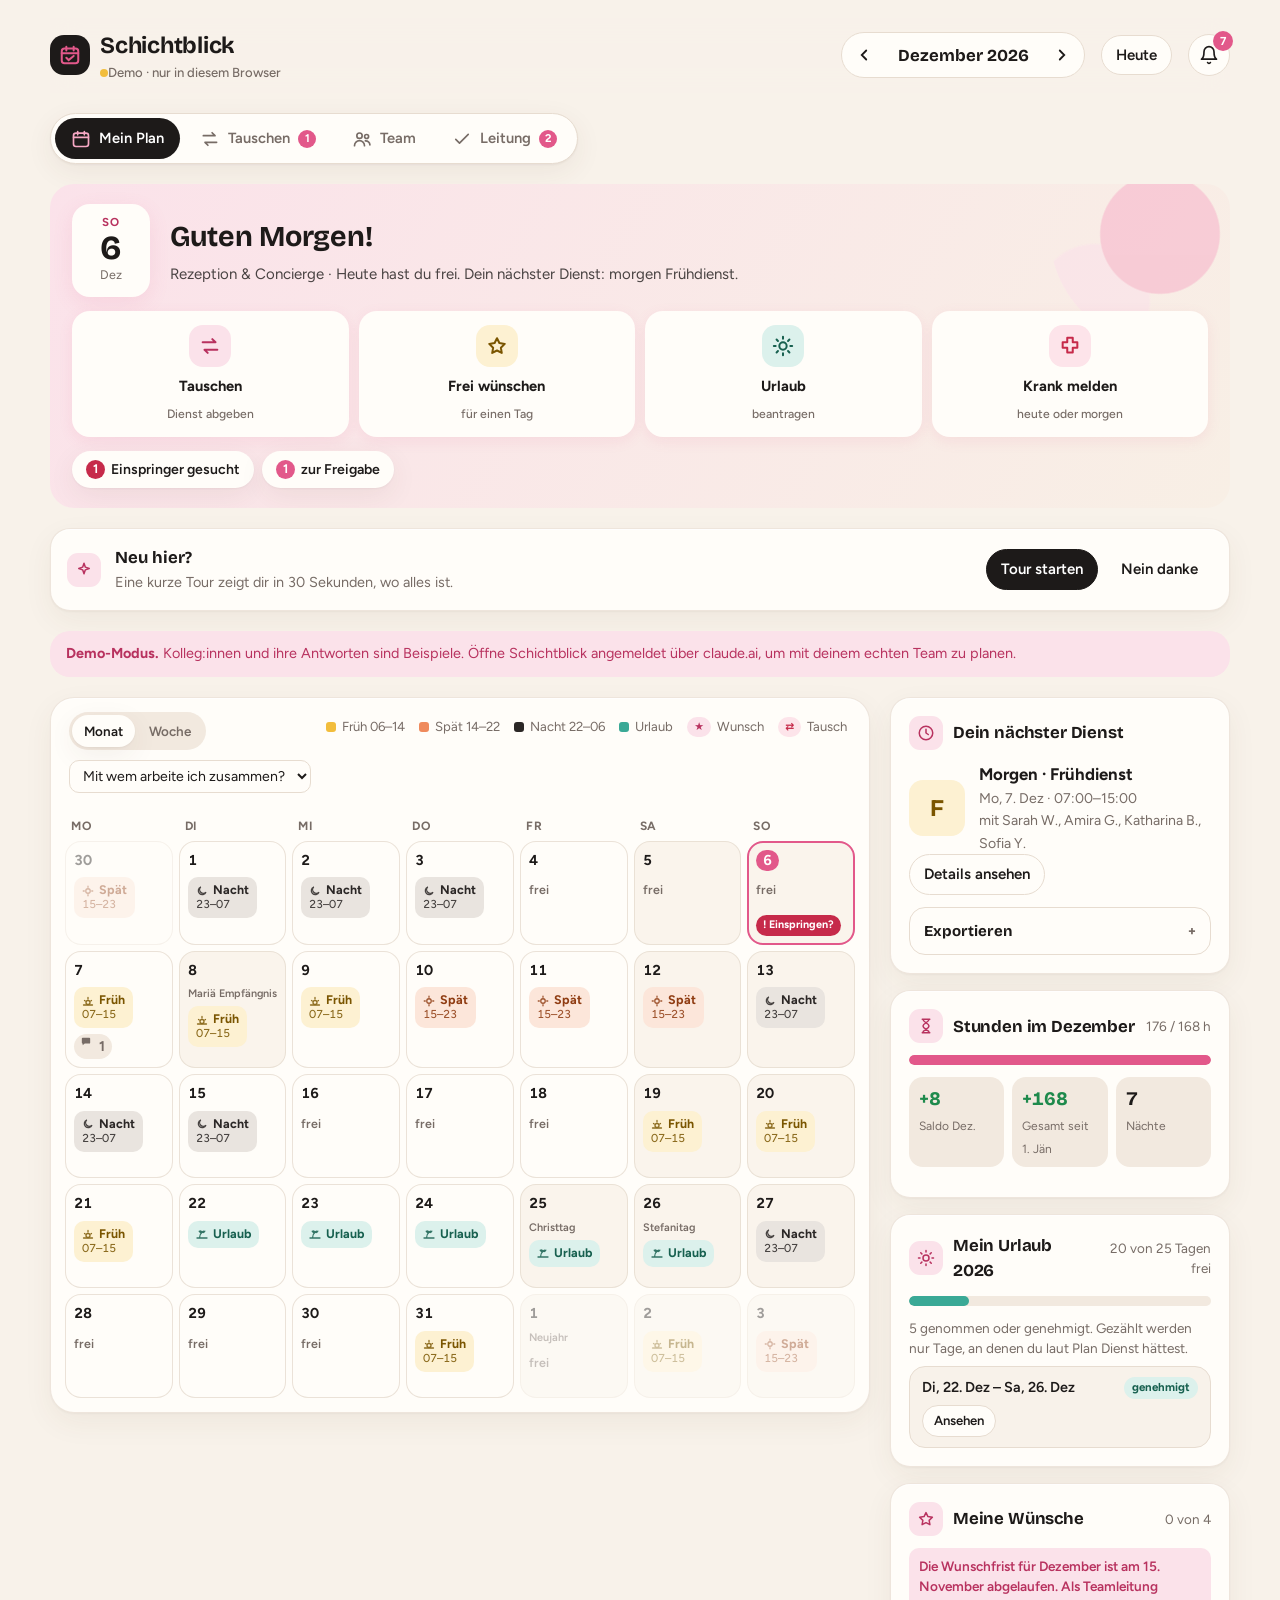
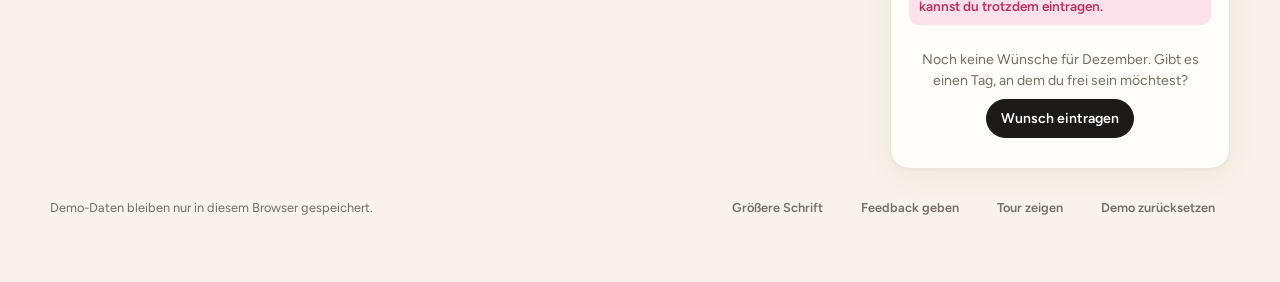
==== dienstplan/index.html @ 0bd67313 "Schichtblick: eindeutige Kurznamen bei gleichen Vornamen, kompakte Wochenübersicht für alle Abteilun" ====
<!doctype html>
<html lang="de">
<head>
<meta charset="utf-8">
<meta name="viewport" content="width=device-width,initial-scale=1,viewport-fit=cover">
<link rel="manifest" href="manifest.webmanifest">
<link rel="apple-touch-icon" href="icons/apple-touch-icon.png">
<link rel="icon" type="image/png" sizes="32x32" href="icons/favicon-32.png">
<link rel="icon" type="image/png" sizes="192x192" href="icons/icon-192.png">
<meta name="theme-color" content="#f8f2ea">
<meta name="apple-mobile-web-app-capable" content="yes">
<meta name="mobile-web-app-capable" content="yes">
<meta name="apple-mobile-web-app-status-bar-style" content="default">
<meta name="apple-mobile-web-app-title" content="Schichtblick">
<meta name="application-name" content="Schichtblick">
<title>Schichtblick</title>
<meta name="claude:viewport-fit-sides" content="cover">
<link rel="preconnect" href="https://fonts.googleapis.com">
<link rel="stylesheet" href="https://fonts.googleapis.com/css2?family=Bricolage+Grotesque:opsz,wght@12..96,600;12..96,700&family=Figtree:wght@400;500;600;700&display=swap">
<style>
/* Layout: persönliche Begrüßung oben, Kalender als Hauptfläche, ruhige Seitenleiste; Tagesdetails als Schublade. Warm, hell, weich. */
:root{
  /* Bewusst nur ein helles Design: Beige, Pink, Schwarz. */
  color-scheme:light;
  --bg:#f8f2ea; --surface:#fffdf9; --surface-2:#f2e9df; --line:#e7dcd0;
  --fg:#1d1a19; --muted:#776c66; --ink:#1d1a19; --ink-fg:#ffffff;
  --accent:#e2588a; --accent-ink:#b8325f; --accent-soft:#fbe2ea; --accent-fg:#ffffff;
  --early:#f2bd3c; --early-soft:#fdf1d2; --early-fg:#7a5500;
  --late:#ef8a5c; --late-soft:#fce6da; --late-fg:#8f3c12;
  --night:#2b2726; --night-soft:#e9e4df; --night-fg:#2b2726;
  --off-soft:#f2e9df; --off-fg:#776c66;
  --vac:#3aa996; --vac-soft:#dcf1ec; --vac-fg:#17604f;
  --warn:#c62a4a; --warn-soft:#fde4ea; --ok:#1e8a4c;
  --hello-a:#fbe2ea; --hello-b:#f8efe5; --sun:#f7b6cb; --weekend:#faf4ec; --glass:rgba(248,242,234,.86);
  --shadow:0 1px 2px rgba(60,40,30,.05),0 8px 28px rgba(90,60,40,.07);
  --display:"Bricolage Grotesque",ui-rounded,"Segoe UI",system-ui,sans-serif;
  --body:"Figtree",system-ui,-apple-system,"Segoe UI",sans-serif;
  --r:20px;
}

*{box-sizing:border-box}
body{background:var(--bg);color:var(--fg);font-family:var(--body);font-size:15px;line-height:1.5;
  padding-left:max(16px,env(safe-area-inset-left,0px));padding-right:max(16px,env(safe-area-inset-right,0px));padding-block:20px 48px}
h1,h2,h3{font-family:var(--display);margin:0;text-wrap:balance;letter-spacing:-.01em}
button{font:inherit;color:inherit;cursor:pointer}
:focus-visible{outline:3px solid var(--accent);outline-offset:2px;border-radius:8px}
.wrap{max-width:1180px;margin:0 auto;display:flex;flex-direction:column;gap:20px}

/* Kopf */
.top{display:flex;align-items:center;gap:16px;flex-wrap:wrap}
.brand{display:flex;align-items:center;gap:10px;margin-right:auto}
.logo{width:40px;height:40px;border-radius:14px;background:var(--ink);display:grid;place-items:center;color:var(--accent)}
.brand h1{font-size:1.45rem}
.brand small{display:block;color:var(--muted);font-size:.82rem;font-family:var(--body);font-weight:500}
.monthnav{display:flex;align-items:center;gap:6px;background:var(--surface);border:1px solid var(--line);border-radius:999px;padding:4px}
.monthnav button{border:0;background:transparent;width:36px;height:36px;border-radius:999px;display:grid;place-items:center}
.monthnav button:hover{background:var(--surface-2)}
.monthnav .label{min-width:150px;text-align:center;font-weight:700;font-family:var(--display);font-size:1.05rem}
.btn{border:1px solid var(--line);background:var(--surface);border-radius:999px;padding:8px 14px;font-weight:600;display:inline-flex;align-items:center;gap:6px}
.btn:hover{background:var(--surface-2)}
.btn.primary{background:var(--ink);border-color:var(--ink);color:var(--ink-fg)}
.btn.primary:hover{filter:brightness(1.05)}
.btn.ghost{border-color:transparent;background:transparent}
.btn.danger{color:var(--warn)}
.btn[disabled]{opacity:.5;cursor:not-allowed}

/* Raster */
.grid{display:grid;grid-template-columns:minmax(0,1fr) 340px;gap:20px;align-items:start}
@media (max-width:960px){.grid{grid-template-columns:minmax(0,1fr)}}

.panel{background:var(--surface);border:1px solid var(--line);border-radius:var(--r);box-shadow:var(--shadow)}
.cal{border-radius:24px}
.cal{padding:14px}
.legend{display:flex;flex-wrap:wrap;gap:8px 14px;padding:4px 4px 12px;font-size:.82rem;color:var(--muted)}
.legend span{display:inline-flex;align-items:center;gap:6px}
.dot{width:10px;height:10px;border-radius:3px;display:inline-block}
.dow,.days{display:grid;grid-template-columns:repeat(7,minmax(0,1fr));gap:6px}
.dow div{font-size:.75rem;text-transform:uppercase;letter-spacing:.06em;color:var(--muted);font-weight:700;padding:0 6px 6px}
.day{position:relative;min-height:104px;border:1px solid var(--line);border-radius:16px;background:var(--surface);padding:8px;text-align:left;display:flex;flex-direction:column;gap:6px;transition:transform .12s ease,box-shadow .12s ease,border-color .12s}
.day:hover{border-color:var(--accent-ink);box-shadow:var(--shadow);transform:translateY(-1px)}
.day.out{opacity:.42}
.day.weekend{background:var(--surface-2)}
.day.today{border:2px solid var(--accent);padding:7px}
.day .num{display:flex;justify-content:space-between;align-items:center;font-weight:700;font-variant-numeric:tabular-nums;font-size:.9rem}
.day.today .num b{background:var(--accent);color:var(--accent-fg);border-radius:999px;padding:0 7px}
.day .hol{font-size:.68rem;color:var(--muted);font-weight:600;line-height:1.2}
.chip{border-radius:10px;padding:5px 7px;font-size:.78rem;font-weight:700;line-height:1.2;display:flex;flex-direction:column}
.chip small{font-weight:500;font-size:.72rem;opacity:.85;font-variant-numeric:tabular-nums}
.chip.F{background:var(--early-soft);color:var(--early-fg);box-shadow:inset 3px 0 0 var(--early)}
.chip.S{background:var(--late-soft);color:var(--late-fg);box-shadow:inset 3px 0 0 var(--late)}
.chip.N{background:var(--night-soft);color:var(--night-fg);box-shadow:inset 3px 0 0 var(--night)}
.chip.U{background:var(--vac-soft);color:var(--vac-fg);box-shadow:inset 3px 0 0 var(--vac)}
.chip.X{background:transparent;color:var(--off-fg);padding-left:0;font-weight:600}
.badges{display:flex;gap:4px;margin-top:auto;flex-wrap:wrap}
.badge{font-size:.68rem;font-weight:700;border-radius:999px;padding:2px 7px;display:inline-flex;align-items:center;gap:3px}
.badge.wish{background:var(--accent-soft);color:var(--accent-ink)}
.badge.swap{background:var(--warn-soft);color:var(--warn)}
.badge.got{background:var(--night-soft);color:var(--night-fg)}
.short{display:none}
@media (max-width:640px){
  .cal{padding:10px}
  .dow,.days{gap:4px}
  .day{min-height:70px;padding:5px;border-radius:10px}
  .day.today{padding:4px}
  .chip{padding:3px 4px;font-size:.8rem;align-items:center;box-shadow:none!important}
  .chip small,.chip .long,.day .hol{display:none}
  .short{display:inline}
  .badge{padding:1px 4px}
  .badge .bt{display:none}
  .monthnav .label{min-width:120px}
}

/* Seitenleiste */
.side{display:flex;flex-direction:column;gap:16px;min-width:0}
.card{padding:18px;display:flex;flex-direction:column;gap:12px}
.card h2{font-size:1.05rem}
.eyebrow{font-size:.72rem;text-transform:uppercase;letter-spacing:.08em;font-weight:700;color:var(--muted)}
.next{display:flex;gap:14px;align-items:center}
.next .big{width:56px;height:56px;border-radius:14px;display:grid;place-items:center;font-family:var(--display);font-size:1.5rem;font-weight:700;flex:none}
.next .big.F{background:var(--early-soft);color:var(--early-fg)}
.next .big.S{background:var(--late-soft);color:var(--late-fg)}
.next .big.N{background:var(--night-soft);color:var(--night-fg)}
.next .big.U{background:var(--vac-soft);color:var(--vac-fg)}
.next .meta{min-width:0}
.next .meta b{display:block;font-size:1.05rem}
.next .meta span{color:var(--muted);font-size:.88rem}
.bar{height:10px;border-radius:999px;background:var(--surface-2);overflow:hidden}
.bar i{display:block;height:100%;background:var(--accent);border-radius:999px;transition:width .4s}
.stats{display:grid;grid-template-columns:repeat(3,1fr);gap:8px}
.stat{background:var(--surface-2);border-radius:14px;padding:8px 10px}
.stat b{display:block;font-family:var(--display);font-size:1.2rem;font-variant-numeric:tabular-nums}
.stat span{font-size:.75rem;color:var(--muted)}
.row{display:flex;justify-content:space-between;align-items:baseline;gap:8px;font-size:.88rem}
.row .muted{color:var(--muted)}
.tabs{display:flex;gap:4px;background:var(--surface-2);border-radius:999px;padding:3px}
.tabs button{flex:1;border:0;background:transparent;border-radius:999px;padding:6px 8px;font-weight:600;font-size:.85rem;color:var(--muted)}
.tabs button[aria-selected="true"]{background:var(--surface);color:var(--fg);box-shadow:var(--shadow)}
.list{display:flex;flex-direction:column;gap:8px}
.item{border:1px solid var(--line);border-radius:16px;background:var(--bg);padding:10px 12px;display:flex;flex-direction:column;gap:6px}
.item .head{display:flex;align-items:center;gap:8px}
.avatar{width:28px;height:28px;border-radius:999px;display:grid;place-items:center;font-size:.75rem;font-weight:700;flex:none;background:var(--accent-soft);color:var(--accent-ink)}
.item .who{font-weight:600;font-size:.9rem;margin-right:auto}
.pill{font-size:.72rem;font-weight:700;border-radius:999px;padding:2px 8px}
.pill.F{background:var(--early-soft);color:var(--early-fg)}
.pill.S{background:var(--late-soft);color:var(--late-fg)}
.pill.N{background:var(--night-soft);color:var(--night-fg)}
.pill.state{background:var(--surface-2);color:var(--muted)}
.pill.okp{background:var(--accent-soft);color:var(--accent-ink)}
.item p{margin:0;font-size:.85rem;color:var(--muted)}
.item .actions{display:flex;gap:6px;flex-wrap:wrap}
.item .actions .btn{padding:5px 11px;font-size:.82rem}
.empty{color:var(--muted);font-size:.88rem;text-align:center;padding:12px}
.deadline{background:var(--accent-soft);color:var(--accent-ink);border-radius:10px;padding:8px 10px;font-size:.85rem;font-weight:600}

/* Schublade */
.scrim{position:fixed;inset:0;background:rgba(15,30,26,.35);opacity:0;pointer-events:none;transition:opacity .2s;z-index:20}
.scrim.open{opacity:1;pointer-events:auto}
.drawer{position:fixed;top:0;right:0;bottom:0;width:min(440px,100%);background:var(--surface);z-index:21;transform:translateX(102%);visibility:hidden;transition:transform .25s ease,visibility .25s;display:flex;flex-direction:column;box-shadow:-10px 0 40px rgba(0,0,0,.15);
  padding-top:env(safe-area-inset-top,0px);padding-bottom:env(safe-area-inset-bottom,0px);padding-right:env(safe-area-inset-right,0px)}
.drawer.open{transform:none;visibility:visible}
@media (max-width:640px){
  .drawer{top:auto;left:0;width:100%;max-height:88%;border-radius:20px 20px 0 0;transform:translateY(102%);padding-left:env(safe-area-inset-left,0px)}
}
.dhead{padding:18px 20px 12px;display:flex;align-items:flex-start;gap:12px;border-bottom:1px solid var(--line)}
.dhead h2{font-size:1.3rem}
.dhead p{margin:2px 0 0;color:var(--muted);font-size:.88rem}
.dhead .x{margin-left:auto;border:0;background:var(--surface-2);width:34px;height:34px;border-radius:999px;display:grid;place-items:center;flex:none}
.dbody{padding:16px 20px 24px;overflow:auto;display:flex;flex-direction:column;gap:18px}
.shiftbox{border-radius:14px;padding:14px 16px;display:flex;align-items:center;gap:14px}
.shiftbox.F{background:var(--early-soft);color:var(--early-fg)}
.shiftbox.S{background:var(--late-soft);color:var(--late-fg)}
.shiftbox.N{background:var(--night-soft);color:var(--night-fg)}
.shiftbox.U{background:var(--vac-soft);color:var(--vac-fg)}
.shiftbox.X{background:var(--surface-2);color:var(--off-fg)}
.shiftbox b{font-family:var(--display);font-size:1.2rem;display:block}
.section{display:flex;flex-direction:column;gap:10px}
.section h3{font-size:.95rem}
.team{display:flex;flex-wrap:wrap;gap:6px}
.team span{display:inline-flex;align-items:center;gap:6px;background:var(--surface-2);border-radius:999px;padding:3px 10px 3px 3px;font-size:.85rem}
.team .avatar{width:24px;height:24px;font-size:.68rem}
.choices{display:flex;flex-wrap:wrap;gap:6px}
.choices label{position:relative}
.choices input{position:absolute;opacity:0;inset:0}
.choices span{display:inline-block;border:1px solid var(--line);border-radius:999px;padding:6px 12px;font-size:.85rem;font-weight:600;cursor:pointer}
.choices input:checked+span{background:var(--accent);border-color:var(--accent-ink);color:var(--accent-fg)}
.choices input:focus-visible+span{outline:3px solid var(--accent);outline-offset:2px}
textarea{width:100%;min-height:70px;border:1px solid var(--line);border-radius:12px;padding:10px 12px;font:inherit;background:var(--bg);color:var(--fg);resize:vertical}
.note{font-size:.85rem;border-radius:12px;padding:10px 12px}
.note.warn{background:var(--warn-soft);color:var(--warn)}
.note.info{background:var(--accent-soft);color:var(--accent-ink)}
.split{display:flex;gap:8px;flex-wrap:wrap}

/* Toast */
.toasts{position:fixed;left:50%;transform:translateX(-50%);bottom:calc(20px + env(safe-area-inset-bottom,0px));display:flex;flex-direction:column;gap:8px;z-index:30;width:min(420px,calc(100% - 32px))}
.toast{background:var(--ink);color:var(--ink-fg);border-radius:12px;padding:11px 14px;font-size:.9rem;font-weight:500;box-shadow:var(--shadow);animation:pop .25s ease}
@keyframes pop{from{transform:translateY(8px);opacity:0}}
footer{color:var(--muted);font-size:.8rem;display:flex;gap:12px;justify-content:space-between;flex-wrap:wrap;align-items:center}
@media (prefers-reduced-motion:reduce){*{transition:none!important;animation:none!important}}
svg{flex:none}
</style>
</head>
<body><style>
[hidden]{display:none!important}
.hello{position:relative;overflow:hidden;border-radius:24px;padding:22px 24px;background:linear-gradient(120deg,var(--hello-a),var(--hello-b));display:flex;flex-wrap:wrap;gap:14px 24px;align-items:center}
.hello::after{content:"";position:absolute;right:-40px;top:-60px;width:220px;height:220px;border-radius:50%;background:radial-gradient(circle,var(--sun) 0 38%,transparent 39%),radial-gradient(circle at 20% 80%,var(--accent-soft) 0 22%,transparent 23%);opacity:.6;pointer-events:none}
@media (max-width:640px){.hello{padding:18px}.hello::after{width:120px;height:120px;right:-55px;top:-60px}}
.hello .txt{min-width:0;flex:1 1 320px;position:relative;z-index:1}
.hello h2{font-size:clamp(1.35rem,3.2vw,1.8rem)}
.hello p{margin:4px 0 0;color:var(--fg);opacity:.8;max-width:62ch}
.hello .chips{display:flex;gap:8px;flex-wrap:wrap;position:relative;z-index:1}
.hello .chips button{border:0;background:var(--surface);border-radius:999px;padding:8px 14px;font-weight:600;font-size:.88rem;box-shadow:var(--shadow);display:inline-flex;gap:6px;align-items:center}
.hello .chips button b{background:var(--accent);color:var(--accent-fg);border-radius:999px;padding:0 7px;font-size:.78rem}
.hello .chips button.urgent b{background:var(--warn);color:#fff}
.hello .chips button:hover{transform:translateY(-1px)}
.status{display:inline-flex;align-items:center;gap:6px}
.status i{width:8px;height:8px;border-radius:999px;background:var(--muted);display:inline-block}
.status.live i{background:var(--ok)}
.status.demo i{background:var(--early)}
.banner{border-radius:var(--r);padding:12px 16px;font-size:.9rem;display:flex;gap:12px;align-items:center;flex-wrap:wrap}
.banner.info{background:var(--accent-soft);color:var(--accent-ink)}
.banner.warn{background:var(--warn-soft);color:var(--warn)}
.banner b{font-weight:700}
.loading{padding:48px 16px;text-align:center;color:var(--muted)}
.lead{border-color:var(--accent)}
.lead .eyebrow{color:var(--accent-ink)}
.urgentcard{border-color:var(--warn);background:linear-gradient(var(--surface),var(--surface)) padding-box}
.urgentcard .eyebrow{color:var(--warn)}
.member{display:flex;align-items:center;gap:8px;font-size:.88rem}
.member .nm{margin-right:auto;min-width:0;overflow:hidden;text-overflow:ellipsis;white-space:nowrap}
select,input[type=date],input[type=number],input[type=text]{font:inherit;font-size:.88rem;border:1px solid var(--line);border-radius:10px;padding:6px 9px;background:var(--surface);color:var(--fg)}
input[type=number]{width:64px}
.wishday{display:flex;gap:8px;align-items:baseline;font-size:.86rem}
.wishday b{min-width:84px;font-variant-numeric:tabular-nums}
.wishday span{color:var(--muted)}
.chip.K{background:var(--warn-soft);color:var(--warn);box-shadow:inset 3px 0 0 var(--warn)}
.shiftbox.K{background:var(--warn-soft);color:var(--warn)}
.big.K{background:var(--warn-soft);color:var(--warn)}
.pill.K,.pill.U{background:var(--vac-soft);color:var(--vac-fg)}
.pill.K{background:var(--warn-soft);color:var(--warn)}
.pill.bad{background:var(--warn-soft);color:var(--warn)}
.badge.msg{background:var(--surface-2);color:var(--muted)}
.badge.sos{background:var(--warn);color:#fff}
.badge.leave{background:var(--vac-soft);color:var(--vac-fg)}
/* Kopfzeile: Glocke */
.bellwrap{position:relative}
.bell{position:relative;width:42px;height:42px;border-radius:999px;border:1px solid var(--line);background:var(--surface);display:grid;place-items:center}
.bell:hover{background:var(--surface-2)}
.bell .count{position:absolute;top:-4px;right:-4px;min-width:20px;height:20px;border-radius:999px;background:var(--accent);color:var(--accent-fg);font-size:.72rem;font-weight:700;display:grid;place-items:center;padding:0 5px}
.notif{position:absolute;right:0;top:50px;width:min(380px,calc(100vw - 32px));max-height:min(70vh,520px);overflow:auto;background:var(--surface);border:1px solid var(--line);border-radius:18px;box-shadow:var(--shadow);z-index:15;padding:10px}
.notif h3{font-size:.95rem;padding:6px 8px 8px}
.nitem{display:flex;gap:10px;padding:9px 8px;border-radius:12px;font-size:.88rem;align-items:flex-start;text-align:left;width:100%;border:0;background:transparent}
.nitem:hover{background:var(--surface-2)}
.nitem.new{background:var(--accent-soft)}
.nitem .dotn{width:8px;height:8px;border-radius:999px;background:var(--accent);margin-top:7px;flex:none}
.nitem.old .dotn{background:var(--line)}
.nitem.urgent .dotn{background:var(--warn)}
.nitem small{display:block;color:var(--muted);font-size:.76rem}
/* Kalender-Umschalter und Besetzung */
.calhead{display:flex;justify-content:space-between;align-items:center;gap:10px;flex-wrap:wrap;padding:0 4px 10px}
.seg{display:inline-flex;background:var(--surface-2);border-radius:999px;padding:3px;gap:2px}
.seg button{border:0;background:transparent;border-radius:999px;padding:6px 12px;font-weight:600;font-size:.84rem;color:var(--muted)}
.seg button[aria-pressed="true"]{background:var(--surface);color:var(--fg);box-shadow:var(--shadow)}
.staff{display:flex;flex-direction:column;gap:3px}
.staff span{display:flex;justify-content:space-between;font-size:.74rem;font-weight:700;border-radius:7px;padding:2px 6px;font-variant-numeric:tabular-nums}
.staff .F{background:var(--early-soft);color:var(--early-fg)}
.staff .S{background:var(--late-soft);color:var(--late-fg)}
.staff .N{background:var(--night-soft);color:var(--night-fg)}
.staff span.low{background:var(--warn);color:#fff}
.day.low{border-color:var(--warn)}
@media (max-width:640px){.staff span{font-size:.66rem;padding:1px 3px}}
/* Einführung */
.intro{display:grid;grid-template-columns:repeat(3,minmax(0,1fr));gap:12px;padding:16px}
.intro .step{display:flex;gap:10px;align-items:flex-start}
.intro .n{width:30px;height:30px;border-radius:999px;background:var(--accent-soft);color:var(--accent-ink);font-weight:700;display:grid;place-items:center;flex:none;font-family:var(--display)}
.intro b{display:block}
.intro p{margin:2px 0 0;font-size:.86rem;color:var(--muted)}
.introfoot{grid-column:1/-1;display:flex;justify-content:space-between;align-items:center;gap:8px;flex-wrap:wrap}
@media (max-width:760px){.intro{grid-template-columns:1fr}}
/* Frag den Plan */
.ask form{display:flex;gap:8px}
.ask input{flex:1;min-width:0}
.suggest{display:flex;gap:6px;flex-wrap:wrap}
.suggest button{border:1px dashed var(--line);background:transparent;border-radius:999px;padding:5px 10px;font-size:.8rem;color:var(--muted)}
.suggest button:hover{border-color:var(--accent);color:var(--accent-ink)}
.answer{background:var(--surface-2);border-radius:14px;padding:12px 14px;font-size:.9rem;white-space:pre-wrap;min-height:0}
/* Tabellen */
.tablewrap{overflow-x:auto}
table.fair{width:100%;border-collapse:collapse;font-size:.84rem;font-variant-numeric:tabular-nums}
table.fair th{font-size:.72rem;text-transform:uppercase;letter-spacing:.05em;color:var(--muted);text-align:right;padding:4px 6px;font-weight:700}
table.fair th:first-child,table.fair td:first-child{text-align:left}
table.fair td{padding:6px;border-top:1px solid var(--line);text-align:right}
table.fair tr.me td{font-weight:700}
table.fair td.hi{color:var(--warn);font-weight:700}
.settings{display:grid;grid-template-columns:1fr auto;gap:8px 12px;align-items:center;font-size:.88rem}
details.sec{border:1px solid var(--line);border-radius:16px;padding:0 14px}
details.sec summary{cursor:pointer;padding:12px 0;font-weight:700;font-family:var(--display);list-style:none;display:flex;justify-content:space-between}
details.sec summary::after{content:"+";color:var(--muted)}
details.sec[open] summary::after{content:"–"}
details.sec>div{padding:0 0 14px;display:flex;flex-direction:column;gap:10px}
.msgs{display:flex;flex-direction:column;gap:8px}
.msg{display:flex;gap:8px;align-items:flex-start;font-size:.88rem}
.msg .bubble{background:var(--surface-2);border-radius:4px 14px 14px 14px;padding:7px 11px;min-width:0;overflow-wrap:anywhere}
.msg .bubble small{display:block;color:var(--muted);font-size:.74rem}
.msg button{border:0;background:transparent;color:var(--muted);font-size:.78rem;margin-left:auto}
.inline{display:flex;gap:8px;align-items:center;flex-wrap:wrap}
.inline input[type=text]{flex:1;min-width:0}
.check{color:var(--ok);font-weight:700}
.btn.wa{border-color:#25a95b;color:#137a3c}
.btn.wa svg{color:#25a95b}
.sharebar{display:flex;gap:6px;flex-wrap:wrap}
.agenda{display:none;flex-direction:column;gap:8px;margin:0 0 14px}
.agenda h3{font-size:.95rem;padding:0 4px}
.arow{display:flex;align-items:center;gap:12px;border:1px solid var(--line);border-radius:16px;padding:11px 12px;background:var(--surface);text-align:left;width:100%}
.arow.today{border:2px solid var(--accent)}
.arow .dt{width:46px;font-weight:700;font-variant-numeric:tabular-nums;line-height:1.2;flex:none}
.arow .dt small{display:block;color:var(--muted);font-weight:500;font-size:.75rem}
.arow .info{min-width:0;flex:1;display:flex;flex-direction:column;gap:2px}
.arow .info b{font-size:.95rem}
.arow .info small{color:var(--muted);font-size:.8rem;overflow:hidden;text-overflow:ellipsis;white-space:nowrap}
.arow .tag{width:36px;height:36px;border-radius:12px;display:grid;place-items:center;font-weight:700;font-family:var(--display);flex:none}
.arow .tag.F{background:var(--early-soft);color:var(--early-fg)}.arow .tag.S{background:var(--late-soft);color:var(--late-fg)}.arow .tag.N{background:var(--night-soft);color:var(--night-fg)}
.arow .tag.U{background:var(--vac-soft);color:var(--vac-fg)}.arow .tag.K{background:var(--warn-soft);color:var(--warn)}.arow .tag.X{background:var(--surface-2);color:var(--muted)}
@media (max-width:640px){
  .top .bellwrap{order:1}.top .monthnav{order:2}.top #todayBtn{order:3}
  .agenda{display:flex}
  .btn{padding:10px 16px}
  .tabs button{padding:9px 8px}
  .item .actions .btn{padding:8px 13px}
}
.copybox{position:fixed;left:50%;transform:translateX(-50%);bottom:calc(16px + env(safe-area-inset-bottom,0px));width:min(480px,calc(100% - 32px));background:var(--surface);border:1px solid var(--line);border-radius:18px;box-shadow:var(--shadow);padding:14px;z-index:31;display:flex;flex-direction:column;gap:8px}
.copybox textarea{min-height:120px;font-size:.85rem}
.invite{display:flex;align-items:center;gap:8px;font-size:.88rem}
.invite .nm{margin-right:auto;min-width:0;overflow:hidden;text-overflow:ellipsis;white-space:nowrap}
.invite button.rm{border:0;background:transparent;color:var(--muted);font-size:.78rem}
.dtabs{display:flex;gap:4px;background:var(--surface-2);border-radius:999px;padding:3px;position:sticky;top:0;z-index:2}
.dtabs button{flex:1;border:0;background:transparent;border-radius:999px;padding:8px 6px;font-weight:600;font-size:.86rem;color:var(--muted);display:inline-flex;justify-content:center;gap:5px;align-items:center}
.dtabs button[aria-selected="true"]{background:var(--surface);color:var(--fg);box-shadow:var(--shadow)}
.dtabs .cnt{background:var(--accent);color:var(--accent-fg);border-radius:999px;font-size:.7rem;padding:0 6px}
.dpane{display:flex;flex-direction:column;gap:18px}
.editrow{display:flex;align-items:center;gap:8px;font-size:.86rem}
.editrow .nm{margin-right:auto;min-width:0;overflow:hidden;text-overflow:ellipsis;white-space:nowrap}
.editrow select{max-width:150px}
.editrow.changed .nm{font-weight:700}
.warnline{color:var(--warn);font-size:.8rem;margin:-4px 0 0 34px}
.toast{display:flex;gap:12px;align-items:center;justify-content:space-between}
.toast button{border:0;background:transparent;color:var(--accent);font-weight:700;font-size:.88rem;padding:2px 4px;flex:none}
.settings input[type=text]{width:150px;font-family:ui-monospace,Menlo,monospace;letter-spacing:.06em}
.settings select{width:auto}
.patprev{grid-column:1/-1;font-size:.78rem;color:var(--muted);font-family:ui-monospace,Menlo,monospace;overflow-x:auto;white-space:nowrap}
.importbox textarea{min-height:110px;font-family:ui-monospace,Menlo,monospace;font-size:.8rem}
.stats4{grid-template-columns:repeat(3,1fr)}
/* ---- Design-Upgrade ---- */
body::before{content:"";position:fixed;inset:0 0 auto;height:env(safe-area-inset-top,0px);z-index:13;background:var(--bg)}
.top{position:sticky;top:env(safe-area-inset-top,0px);z-index:12;background:var(--glass);-webkit-backdrop-filter:blur(14px);backdrop-filter:blur(14px);padding-block:10px;margin-block:-10px 0;border-bottom:1px solid transparent}
.top.scrolled{border-bottom-color:var(--line)}
.panel{border-color:rgba(231,220,208,.7);box-shadow:0 1px 0 rgba(255,255,255,.8) inset,0 1px 2px rgba(60,40,30,.04),0 10px 30px rgba(90,60,40,.06)}
.chead{display:flex;align-items:center;gap:10px}
.chead h2{margin-right:auto;font-size:1.05rem;min-width:0}
.chead .muted{color:var(--muted);font-size:.84rem;text-align:right}
.ic{width:34px;height:34px;border-radius:11px;background:var(--accent-soft);color:var(--accent-ink);display:grid;place-items:center;flex:none}
.lead .ic{background:var(--ink);color:#f7a8c4}
.urgentcard .ic{background:var(--warn-soft);color:var(--warn)}
.sidelabel{font-size:.72rem;text-transform:uppercase;letter-spacing:.12em;font-weight:700;color:var(--muted);padding:8px 6px 0;display:flex;align-items:center;gap:8px}
.sidelabel::after{content:"";flex:1;height:1px;background:var(--line)}
.side .lead{border-color:rgba(29,26,25,.14)}
.day{background:var(--surface);border-color:rgba(231,220,208,.8)}
.day.weekend{background:var(--weekend)}
.day:hover{border-color:var(--accent);box-shadow:0 6px 18px rgba(226,88,138,.12)}
.chip{box-shadow:none!important;border-radius:10px;padding:6px 8px}
@media (min-width:641px){.chip .long{display:flex;align-items:center;gap:5px}}
.chip .long svg{flex:none;opacity:.85}
.day.together{box-shadow:inset 0 0 0 2px var(--accent)}
.badge.with{background:var(--accent);color:#fff}
.hello{padding:20px 22px;gap:14px 20px}
.datebox{background:var(--surface);border-radius:18px;padding:10px 14px 12px;text-align:center;box-shadow:0 6px 20px rgba(226,88,138,.12);min-width:78px;position:relative;z-index:1;flex:none}
.datebox small{display:block;font-size:.72rem;text-transform:uppercase;letter-spacing:.08em;color:var(--accent-ink);font-weight:700}
.datebox b{display:block;font-family:var(--display);font-size:2.1rem;line-height:1.05}
.datebox span{display:block;font-size:.78rem;color:var(--muted)}
.btn{transition:transform .08s ease,background .15s}
.btn:active{transform:scale(.97)}
.btn.primary:hover{filter:none;background:#000}
@keyframes rise{from{transform:translateY(8px)}to{transform:none}}
.cal,.side>.panel{animation:rise .45s cubic-bezier(.2,.7,.2,1) both}
.side>.panel:nth-child(n+4){animation-delay:.05s}
.calbar{display:flex;align-items:center;gap:8px;flex-wrap:wrap;padding:0 4px 12px}
.calbar select{max-width:280px}
.draftbar{display:flex;align-items:center;gap:10px;flex-wrap:wrap;border-radius:14px;padding:10px 12px;margin:0 4px 12px;font-size:.88rem}
.draftbar.draft{background:var(--early-soft);color:var(--early-fg)}
.draftbar.pub{background:var(--surface-2);color:var(--muted)}
.draftbar b{font-weight:700}
.draftbar .btn{margin-left:auto;padding:6px 12px;font-size:.84rem}
.editrow .nm small{display:block;color:var(--accent-ink);font-size:.74rem;font-weight:600;white-space:normal}
.cands{font-size:.85rem;color:var(--muted);margin:0}
.cands b{color:var(--fg)}
.chk{display:flex;align-items:center;gap:10px;font-size:.88rem}
.chk .dot{width:22px;height:22px;border-radius:999px;border:2px solid var(--line);display:grid;place-items:center;flex:none}
.chk.done .dot{background:var(--ok);border-color:var(--ok);color:#fff}
.chk.done span.t{color:var(--muted);text-decoration:line-through}
.chk span.t{margin-right:auto}
.chk .btn{padding:5px 11px;font-size:.8rem}
.vacm{display:flex;gap:10px;font-size:.85rem;align-items:baseline}
.vacm b{min-width:34px;font-variant-numeric:tabular-nums}
.vacm span{color:var(--muted);min-width:0}
.vacm .pill{margin-left:auto;flex:none}
.fbitem{border:1px solid var(--line);border-radius:14px;padding:10px 12px;font-size:.88rem;display:flex;flex-direction:column;gap:6px;background:var(--bg)}
.fbitem small{color:var(--muted)}
.fbbox{position:fixed;left:50%;transform:translateX(-50%);bottom:calc(16px + env(safe-area-inset-bottom,0px));width:min(480px,calc(100% - 32px));background:var(--surface);border:1px solid var(--line);border-radius:20px;box-shadow:0 20px 50px rgba(60,40,30,.18);padding:16px;z-index:31;display:flex;flex-direction:column;gap:10px}
.closedpill{background:var(--ink);color:#fff;border-radius:999px;padding:2px 9px;font-size:.72rem;font-weight:700}
a.btn{text-decoration:none}
.maincol{display:flex;flex-direction:column;gap:16px;min-width:0}
.teamgrid{display:grid;grid-template-columns:repeat(2,minmax(0,1fr));gap:16px;align-items:start}
.teamgrid .teamlabel{grid-column:1/-1}
.teamgrid>section:first-of-type{grid-row:span 2}
@media (max-width:760px){.teamgrid{grid-template-columns:minmax(0,1fr)}.teamgrid>section:first-of-type{grid-row:auto}}
.teamgrid>.panel{animation:rise .45s cubic-bezier(.2,.7,.2,1) both}
@media (prefers-reduced-motion:reduce){.cal,.side>.panel,.teamgrid>.panel{animation:none}}
/* ---- Bereiche ---- */
[data-tabs]:not(.tab-on){display:none!important}
.calhead .seg{display:none}
.hello .chips button.urgent{background:var(--surface)}
@media (max-width:760px){
  .top{position:static;background:transparent;-webkit-backdrop-filter:none;backdrop-filter:none}
  .hello{display:grid;grid-template-columns:auto minmax(0,1fr);align-items:center}
  .hello .qa,.hello .chips{grid-column:1/-1}
  .datebox{min-width:58px;padding:6px 10px 8px}
  .datebox b{font-size:1.55rem}
  .hello h2{font-size:1.3rem}
  .calbar{display:none}
}
.sidelabel{display:none!important}
.tabbar{display:flex;gap:4px;background:var(--surface);border:1px solid var(--line);border-radius:999px;padding:4px;box-shadow:var(--shadow);align-self:flex-start}
.tabbar button{border:0;background:transparent;border-radius:999px;padding:9px 16px;font-weight:600;font-size:.92rem;color:var(--muted);display:inline-flex;align-items:center;gap:8px;position:relative}
.tabbar button:hover{color:var(--fg)}
.tabbar button[aria-current="page"]{background:var(--ink);color:#fff}
.tabbar button[aria-current="page"] svg{color:#f7a8c4}
.tbadge{background:var(--accent);color:#fff;border-radius:999px;font-size:.7rem;min-width:18px;height:18px;padding:0 5px;display:inline-grid;place-items:center}
body[data-tab="tausch"] .grid,body[data-tab="leitung"] .grid,body[data-tab="team"] .grid{grid-template-columns:minmax(0,1fr)}
body[data-tab="tausch"] .maincol,body[data-tab="leitung"] .maincol{display:none}
body[data-tab="team"] .side{display:none}
body[data-tab="tausch"] .side,body[data-tab="leitung"] .side{display:grid;grid-template-columns:repeat(auto-fill,minmax(min(100%,360px),1fr));gap:16px;align-items:start}
body[data-tab="tausch"] .monthnav,body[data-tab="tausch"] #todayBtn,body[data-tab="leitung"] .monthnav,body[data-tab="leitung"] #todayBtn{visibility:hidden}
@media (max-width:760px){
  .tabbar{position:fixed;left:0;right:0;bottom:0;z-index:14;border-radius:22px 22px 0 0;border-width:1px 0 0;justify-content:space-around;padding:6px max(10px,env(safe-area-inset-right,0px)) calc(6px + env(safe-area-inset-bottom,0px)) max(10px,env(safe-area-inset-left,0px));box-shadow:0 -6px 24px rgba(60,40,30,.08)}
  .tabbar button{flex-direction:column;gap:3px;font-size:.72rem;padding:7px 4px;border-radius:14px;flex:1}
  .tabbar button[aria-current="page"]{background:var(--accent-soft);color:var(--accent-ink)}
  .tabbar button[aria-current="page"] svg{color:var(--accent-ink)}
  .tbadge{position:absolute;top:2px;right:calc(50% - 22px)}
  body{padding-bottom:calc(96px + env(safe-area-inset-bottom,0px))}
  .toasts{bottom:calc(92px + env(safe-area-inset-bottom,0px))}
  body[data-tab="tausch"] .monthnav,body[data-tab="tausch"] #todayBtn,body[data-tab="leitung"] .monthnav,body[data-tab="leitung"] #todayBtn{display:none}
}
/* ---- Große Aktionsknöpfe ---- */
.qa{display:grid;grid-template-columns:repeat(4,minmax(0,1fr));gap:10px;width:100%;position:relative;z-index:1}
.qa button{border:0;background:var(--surface);border-radius:18px;padding:14px 10px;display:flex;flex-direction:column;align-items:center;gap:8px;font-weight:700;font-size:.92rem;box-shadow:0 4px 14px rgba(226,88,138,.1);transition:transform .1s}
.qa button:hover{transform:translateY(-2px)}
.qa button .qi{width:42px;height:42px;border-radius:14px;display:grid;place-items:center}
.qa button small{font-weight:500;color:var(--muted);font-size:.76rem;text-align:center}
.qa .q1 .qi{background:var(--accent-soft);color:var(--accent-ink)}.qa .q2 .qi{background:var(--early-soft);color:var(--early-fg)}.qa .q3 .qi{background:var(--vac-soft);color:var(--vac-fg)}.qa .q4 .qi{background:var(--warn-soft);color:var(--warn)}
@media (max-width:640px){.qa{grid-template-columns:repeat(2,minmax(0,1fr))}.qa button small{display:none}}
.pickbar{display:flex;align-items:center;gap:10px;flex-wrap:wrap;background:var(--ink);color:#fff;border-radius:16px;padding:12px 14px;margin:0 4px 12px;font-size:.92rem}
.pickbar b{color:#f7a8c4}
.pickbar button{margin-left:auto;border:0;background:rgba(255,255,255,.14);color:#fff;border-radius:999px;padding:6px 12px;font-weight:600}
.days.picking .day:not(.pickable),.agenda.picking .arow:not(.pickable),.weeklist.picking [data-d]:not(.pickable){opacity:.4}
.days.picking .day.pickable,.agenda.picking .arow.pickable{border-color:var(--accent);box-shadow:0 0 0 2px var(--accent-soft)}
.helpcard{background:linear-gradient(135deg,var(--surface),var(--accent-soft))}
.calhead .viewseg{display:inline-flex}
body[data-tab="team"] .agenda{display:none!important}
.deptbar{display:flex;align-items:center;gap:10px;flex-wrap:wrap;padding:0 4px 12px}
.deptbar select{max-width:260px}
.teamhead{font-size:.72rem;text-transform:uppercase;letter-spacing:.1em;font-weight:700;color:var(--muted);padding:10px 2px 2px}
.member select{max-width:150px}
@media (max-width:640px){.member{flex-wrap:wrap}.member select{max-width:48%}}
.banner select{margin-left:auto}
.tourinv{display:flex;align-items:center;gap:14px;flex-wrap:wrap;grid-column:1/-1}
.tourinv>div:nth-child(2){flex:1;min-width:200px}
.tourinv b{font-family:var(--display);font-size:1.05rem}
.tourinv p{margin:2px 0 0;color:var(--muted);font-size:.9rem}
.intro{display:block}
/* Woche */
.weeklist{display:flex;flex-direction:column;gap:8px}
.weeklist .arow{padding:14px}
.weeklist .arow .info small{white-space:normal}
.wrow{display:grid;grid-template-columns:70px minmax(0,1fr);gap:12px;align-items:start;border:1px solid var(--line);border-radius:16px;padding:12px 14px;background:var(--surface);text-align:left;width:100%}
.wrow.today{border:2px solid var(--accent)}
.wrow.weekend{background:var(--weekend)}
.wrow .dt{font-weight:700;line-height:1.2}.wrow .dt small{display:block;color:var(--muted);font-weight:500;font-size:.78rem}
.wrow .lines{display:flex;flex-direction:column;gap:5px;min-width:0}
.wrow .ln{display:flex;gap:8px;align-items:baseline;font-size:.86rem;min-width:0}
.wrow .ln .pill{flex:none;min-width:58px;text-align:center}
.wrow .ln span:last-child{color:var(--muted);min-width:0}
/* Bestätigung */
.confirm{position:fixed;inset:0;background:rgba(29,26,25,.35);z-index:40;display:grid;place-items:center;padding:16px}
.cbox{background:var(--surface);border-radius:22px;padding:22px;width:min(440px,100%);box-shadow:0 30px 60px rgba(0,0,0,.2);display:flex;flex-direction:column;gap:12px}
.cbox h3{font-size:1.2rem}
.cbox #cText{font-size:.95rem;color:var(--fg)}
.cbox #cText p{margin:0 0 6px}
.cbox #cText .muted{color:var(--muted);font-size:.86rem}
.cbox .split .btn{padding:11px 18px}
/* Tour */
.tour{position:fixed;inset:0;z-index:45}
.tring{position:fixed;border-radius:18px;box-shadow:0 0 0 9999px rgba(29,26,25,.55);transition:all .3s ease;pointer-events:none}
.tcard{position:fixed;background:var(--surface);border-radius:18px;padding:16px;width:min(340px,calc(100vw - 32px));box-shadow:0 20px 50px rgba(0,0,0,.25);display:flex;flex-direction:column;gap:8px;transition:top .3s ease,left .3s ease}
.tcard small{color:var(--accent-ink);font-weight:700;text-transform:uppercase;letter-spacing:.08em;font-size:.72rem}
.tcard p{margin:0;font-size:.95rem}
/* Schriftgröße */
body.big .wrap,body.big .drawer,body.big .tabbar,body.big .confirm,body.big .fbbox{zoom:1.15}
/* iPad und Touch */
@media (min-width:761px) and (max-width:960px){
  .side{display:grid;grid-template-columns:repeat(2,minmax(0,1fr));gap:16px;align-items:start}
  .drawer{width:min(480px,100%)}
}
@media (pointer:coarse){
  .btn{min-height:44px}
  .tabs button,.dtabs button{min-height:40px}
  .day{min-height:92px}
  select,input[type=text],input[type=number],input[type=date]{min-height:42px;font-size:16px}
  textarea{font-size:16px}
  .day:hover{transform:none}
}
@media (hover:none){.qa button:hover,.btn:hover{transform:none}}
</style>

<div class="wrap">
  <header class="top">
    <div class="brand">
      <div class="logo" aria-hidden="true"><svg width="22" height="22" viewBox="0 0 24 24" fill="none" stroke="currentColor" stroke-width="2.2" stroke-linecap="round"><rect x="3" y="5" width="18" height="16" rx="3"/><path d="M3 10h18M8 3v4M16 3v4"/><path d="M8 15l2.5 2.5L16 13"/></svg></div>
      <div><h1>Schichtblick</h1><small class="status" id="status"><i></i><span>Verbinde …</span></small></div>
    </div>
    <div class="monthnav" role="group" aria-label="Monat wählen">
      <button id="prev" aria-label="Vorheriger Monat"><svg width="18" height="18" viewBox="0 0 24 24" fill="none" stroke="currentColor" stroke-width="2.4" stroke-linecap="round"><path d="M15 18l-6-6 6-6"/></svg></button>
      <div class="label" id="monthLabel" aria-live="polite"></div>
      <button id="next" aria-label="Nächster Monat"><svg width="18" height="18" viewBox="0 0 24 24" fill="none" stroke="currentColor" stroke-width="2.4" stroke-linecap="round"><path d="M9 18l6-6-6-6"/></svg></button>
    </div>
    <button class="btn" id="todayBtn">Heute</button>
    <div class="bellwrap">
      <button class="bell" id="bell" aria-label="Benachrichtigungen" aria-expanded="false"><svg width="20" height="20" viewBox="0 0 24 24" fill="none" stroke="currentColor" stroke-width="2" stroke-linecap="round" stroke-linejoin="round"><path d="M6 8a6 6 0 1 1 12 0c0 7 3 9 3 9H3s3-2 3-9"/><path d="M10.3 21a1.9 1.9 0 0 0 3.4 0"/></svg><span class="count" id="bellCount" hidden></span></button>
      <div class="notif" id="notif" hidden role="region" aria-label="Benachrichtigungen"></div>
    </div>
  </header>

  <nav class="tabbar" id="tabbar" aria-label="Bereiche">
    <button type="button" data-tab="plan" aria-current="page"><svg width="20" height="20" viewBox="0 0 24 24" fill="none" stroke="currentColor" stroke-width="2" stroke-linecap="round" stroke-linejoin="round"><rect x="3" y="5" width="18" height="16" rx="3"/><path d="M3 10h18M8 3v4M16 3v4"/></svg><span>Mein Plan</span></button>
    <button type="button" data-tab="tausch"><svg width="20" height="20" viewBox="0 0 24 24" fill="none" stroke="currentColor" stroke-width="2" stroke-linecap="round" stroke-linejoin="round"><path d="M4 8h14l-3.5-3.5M20 16H6l3.5 3.5"/></svg><span>Tauschen</span><b class="tbadge" id="tbTausch" hidden></b></button>
    <button type="button" data-tab="team"><svg width="20" height="20" viewBox="0 0 24 24" fill="none" stroke="currentColor" stroke-width="2" stroke-linecap="round" stroke-linejoin="round"><circle cx="9" cy="8" r="3.2"/><path d="M3 20a6 6 0 0 1 12 0"/><circle cx="17.5" cy="9" r="2.4"/><path d="M16 14.3a5 5 0 0 1 5.5 4.7"/></svg><span>Team</span></button>
    <button type="button" data-tab="leitung" id="tabLead" hidden><svg width="20" height="20" viewBox="0 0 24 24" fill="none" stroke="currentColor" stroke-width="2" stroke-linecap="round" stroke-linejoin="round"><path d="M4.5 12.5l4.5 4.5L19.5 6.5"/></svg><span>Leitung</span><b class="tbadge" id="tbLead" hidden></b></button>
  </nav>
  <section class="hello" id="hello" aria-live="polite" data-tabs="plan"><div class="txt"><h2>Willkommen bei Schichtblick</h2><p>Dein Dienstplan wird geladen …</p></div></section>

  <section class="panel intro" id="intro" hidden aria-label="Kurze Tour" data-tabs="plan">
    <div class="tourinv"><span class="ic" aria-hidden="true"><svg width="18" height="18" viewBox="0 0 24 24" fill="none" stroke="currentColor" stroke-width="2" stroke-linecap="round" stroke-linejoin="round"><path d="M12 3l1.8 5.2L19 10l-5.2 1.8L12 17l-1.8-5.2L5 10l5.2-1.8z"/></svg></span>
      <div><b>Neu hier?</b><p>Eine kurze Tour zeigt dir in 30 Sekunden, wo alles ist.</p></div>
      <div class="split"><button class="btn primary" id="tourStart">Tour starten</button><button class="btn ghost" id="introOk">Nein danke</button></div></div>
  </section>

  <div id="banner"></div>

  <div class="grid">
    <div class="maincol">
    <main class="panel cal" data-tabs="plan team">
      <div class="calhead">
        <div class="seg" role="group" aria-label="Kalenderansicht">
          <button id="modeMe" aria-pressed="true">Mein Plan</button>
          <button id="modeTeam" aria-pressed="false">Besetzung</button>
        </div>
        <div class="seg viewseg" role="group" aria-label="Ansicht"><button id="viewMonth" aria-pressed="true">Monat</button><button id="viewWeek" aria-pressed="false">Woche</button></div>
        <div class="legend" aria-label="Legende" id="legend"></div>
      </div>
      <div class="calbar" id="calbar"><select id="withSel" aria-label="Mit wem arbeite ich zusammen?"></select><span class="muted" id="withInfo" style="font-size:.84rem"></span></div>
      <div class="deptbar" id="deptBar"></div>
      <div id="draftBar"></div>
      <div id="pickBar"></div>
      <div class="agenda" id="agenda"></div>
      <div class="weeklist" id="weekList" hidden></div>
      <div class="dow" aria-hidden="true" id="dowRow"><div>Mo</div><div>Di</div><div>Mi</div><div>Do</div><div>Fr</div><div>Sa</div><div>So</div></div>
      <div class="days" id="days"><div class="loading" style="grid-column:1/-1">Dienstplan wird geladen …</div></div>
    </main>
    <div class="teamgrid" data-tabs="team">
      <div class="sidelabel teamlabel">Team</div>
      <section class="panel card" aria-labelledby="teamH" data-tabs="team">
        <div class="chead"><span class="ic" aria-hidden="true"><svg width="18" height="18" viewBox="0 0 24 24" fill="none" stroke="currentColor" stroke-width="2" stroke-linecap="round" stroke-linejoin="round"><circle cx="9" cy="8" r="3.2"/><path d="M3 20a6 6 0 0 1 12 0"/><circle cx="17.5" cy="9" r="2.4"/><path d="M16 14.3a5 5 0 0 1 5.5 4.7"/></svg></span><h2 id="teamH">Team</h2><span class="muted" id="teamCount"></span></div>
        <div class="inline"><input type="text" id="teamSearch" placeholder="Name suchen …" aria-label="Name suchen" autocomplete="off"></div>
        <div class="list" id="teamList"></div>
        <div class="sharebar" id="weekShare"></div>
        <div class="split"><button class="btn ghost" id="expTeam">Team-Monatsplan zum Aushängen</button></div>
      </section>
      <section class="panel card" aria-labelledby="vacH" data-tabs="team">
        <div class="chead"><span class="ic" aria-hidden="true"><svg width="18" height="18" viewBox="0 0 24 24" fill="none" stroke="currentColor" stroke-width="2" stroke-linecap="round" stroke-linejoin="round"><rect x="3" y="5" width="18" height="16" rx="3"/><path d="M3 10h18M8 3v4M16 3v4"/></svg></span><h2 id="vacH">Urlaubsplan <span id="vacYear"></span></h2><span class="muted" id="vacCount"></span></div>
        <div class="list" id="vacPlan"></div>
      </section>
      <section class="panel card" aria-labelledby="fairH" data-tabs="team">
        <div class="chead"><span class="ic" aria-hidden="true"><svg width="18" height="18" viewBox="0 0 24 24" fill="none" stroke="currentColor" stroke-width="2" stroke-linecap="round" stroke-linejoin="round"><path d="M12 4v16M6 20h12M5 8h14M5 8l-2.5 5.5a2.6 2.6 0 0 0 5 0zM19 8l-2.5 5.5a2.6 2.6 0 0 0 5 0z"/></svg></span><h2 id="fairH">Fairness</h2><span class="muted" id="fairRange"></span></div>
        <div class="tablewrap"><table class="fair" id="fairTable"></table></div>
      </section>

    </div>
    </div>

    <aside class="side">
      <div class="sidelabel" id="lblNow">Jetzt wichtig</div>
      <section class="panel card urgentcard" id="sosCard" hidden aria-labelledby="sosH" data-tabs="tausch">
        <div class="chead"><span class="ic" aria-hidden="true"><svg width="18" height="18" viewBox="0 0 24 24" fill="none" stroke="currentColor" stroke-width="2" stroke-linecap="round" stroke-linejoin="round"><path d="M12 3.5l9 16H3z"/><path d="M12 10v4M12 17v.5"/></svg></span><h2 id="sosH">Einspringer gesucht</h2></div>
        <div class="list" id="sosList"></div>
      </section>
      <section class="panel card lead" id="leadCard" hidden aria-labelledby="leadH" data-tabs="leitung">
        <div class="chead"><span class="ic" aria-hidden="true"><svg width="18" height="18" viewBox="0 0 24 24" fill="none" stroke="currentColor" stroke-width="2" stroke-linecap="round" stroke-linejoin="round"><path d="M4.5 12.5l4.5 4.5L19.5 6.5"/></svg></span><h2 id="leadH">Zur Freigabe</h2><span class="muted" id="leadCount"></span></div>
        <div class="list" id="leadList"></div>
      </section>
      <section class="panel card lead" id="checkCard" hidden aria-labelledby="chkH" data-tabs="leitung">
        <div class="chead"><span class="ic" aria-hidden="true"><svg width="18" height="18" viewBox="0 0 24 24" fill="none" stroke="currentColor" stroke-width="2" stroke-linecap="round" stroke-linejoin="round"><path d="M10 6h10M10 12h10M10 18h10M3.5 6l1.3 1.3L7.5 4.6M3.5 12l1.3 1.3 2.7-2.7M3.5 18l1.3 1.3 2.7-2.7"/></svg></span><h2 id="chkH">Startklar?</h2><span class="muted" id="chkCount"></span></div>
        <p style="margin:0;font-size:.85rem;color:var(--muted)">Bevor dein Team loslegt, prüf diese Punkte.</p>
        <div class="list" id="chkList"></div>
        <div class="split"><button class="btn ghost" id="chkHide">Ausblenden</button></div>
      </section>

      <div class="sidelabel">Für dich</div>
      <section class="panel card" aria-labelledby="nextH" data-tabs="plan">
        <div class="chead"><span class="ic" aria-hidden="true"><svg width="18" height="18" viewBox="0 0 24 24" fill="none" stroke="currentColor" stroke-width="2" stroke-linecap="round" stroke-linejoin="round"><circle cx="12" cy="12" r="9"/><path d="M12 7v5l3 2"/></svg></span><h2 id="nextH">Dein nächster Dienst</h2></div>
        <div id="nextShift"></div>
        <details class="sec"><summary>Exportieren</summary><div><div class="split"><button class="btn" id="expCsv">Für Kalender-App</button><button class="btn" id="expHtml">Mein Monat zum Drucken</button></div></div></details>
      </section>
      <section class="panel card ask" id="askCard" hidden aria-labelledby="askH" data-tabs="plan">
        <div class="chead"><span class="ic" aria-hidden="true"><svg width="18" height="18" viewBox="0 0 24 24" fill="none" stroke="currentColor" stroke-width="2" stroke-linecap="round" stroke-linejoin="round"><path d="M12 3l1.8 5.2L19 10l-5.2 1.8L12 17l-1.8-5.2L5 10l5.2-1.8z"/><path d="M19 15l.8 2.2L22 18l-2.2.8L19 21l-.8-2.2L16 18l2.2-.8z"/></svg></span><h2 id="askH">Frag deinen Dienstplan</h2></div>
        <form id="askForm"><input type="text" id="askInput" maxlength="300" placeholder="z. B. Wann habe ich das nächste Wochenende frei?" aria-label="Frage an den Dienstplan"><button class="btn primary" type="submit">Fragen</button></form>
        <div class="suggest" id="askSuggest">
          <button type="button">Wann ist mein nächstes freies Wochenende?</button>
          <button type="button">Wer könnte nächste Woche mit mir tauschen?</button>
          <button type="button">Wie viele Nächte habe ich diesen Monat?</button>
        </div>
        <div class="answer" id="askAnswer" hidden></div>
      </section>
      <section class="panel card helpcard" data-tabs="tausch" aria-labelledby="swhH">
        <div class="chead"><span class="ic" aria-hidden="true"><svg width="18" height="18" viewBox="0 0 24 24" fill="none" stroke="currentColor" stroke-width="2" stroke-linecap="round" stroke-linejoin="round"><path d="M4 8h14l-3.5-3.5M20 16H6l3.5 3.5"/></svg></span><h2 id="swhH">Selbst tauschen</h2></div>
        <p style="margin:0;font-size:.9rem;color:var(--muted)">Du kannst einen Dienst nicht machen? Biete ihn an. Wer frei hat, sieht ihn sofort und kann ihn übernehmen. Die Teamleitung gibt den Tausch danach frei.</p>
        <div class="split"><button class="btn primary" data-pick="swap">Dienst zum Tausch anbieten</button><button class="btn" data-pick="sick">Ich bin krank</button></div>
      </section>
      <section class="panel card" aria-labelledby="swapH" data-tabs="tausch">
        <div class="chead"><span class="ic" aria-hidden="true"><svg width="18" height="18" viewBox="0 0 24 24" fill="none" stroke="currentColor" stroke-width="2" stroke-linecap="round" stroke-linejoin="round"><path d="M4 8h14l-3.5-3.5M20 16H6l3.5 3.5"/></svg></span><h2 id="swapH">Tauschbörse</h2><span class="muted" id="swapCount"></span></div>
        <div class="tabs" role="tablist">
          <button role="tab" id="tabTeam" aria-selected="true">Vom Team</button>
          <button role="tab" id="tabMine" aria-selected="false">Meine</button>
        </div>
        <div class="list" id="swapList"></div>
      </section>
      <section class="panel card" aria-labelledby="hoursH" data-tabs="plan">
        <div class="chead"><span class="ic" aria-hidden="true"><svg width="18" height="18" viewBox="0 0 24 24" fill="none" stroke="currentColor" stroke-width="2" stroke-linecap="round" stroke-linejoin="round"><path d="M7 3h10M7 21h10M8 3c0 4.5 8 5 8 9s-8 4.5-8 9M16 3c0 4.5-8 5-8 9s8 4.5 8 9"/></svg></span><h2 id="hoursH">Stunden im <span id="hoursMonth"></span></h2><span class="muted" id="hoursTxt"></span></div>
        <div class="bar"><i id="hoursBar"></i></div>
        <div class="stats" id="stats"></div>
        <div id="closeBar"></div>
      </section>
      <section class="panel card" aria-labelledby="leaveH" data-tabs="plan">
        <div class="chead"><span class="ic" aria-hidden="true"><svg width="18" height="18" viewBox="0 0 24 24" fill="none" stroke="currentColor" stroke-width="2" stroke-linecap="round" stroke-linejoin="round"><circle cx="12" cy="12" r="4"/><path d="M12 2v2M12 20v2M4 12H2M22 12h-2M5 5l1.5 1.5M17.5 17.5L19 19M5 19l1.5-1.5M17.5 6.5L19 5"/></svg></span><h2 id="leaveH">Mein Urlaub <span id="leaveYear"></span></h2><span class="muted" id="leaveRest"></span></div>
        <div class="bar"><i id="leaveBar" style="background:var(--vac)"></i></div>
        <div class="list" id="leaveList"></div>
      </section>
      <section class="panel card" aria-labelledby="wishH" data-tabs="plan">
        <div class="chead"><span class="ic" aria-hidden="true"><svg width="18" height="18" viewBox="0 0 24 24" fill="none" stroke="currentColor" stroke-width="2" stroke-linecap="round" stroke-linejoin="round"><path d="M12 3.5l2.6 5.3 5.9.9-4.3 4.1 1 5.8L12 16.9l-5.2 2.7 1-5.8-4.3-4.1 5.9-.9z"/></svg></span><h2 id="wishH">Meine Wünsche</h2><span class="muted" id="wishCount"></span></div>
        <div class="deadline" id="deadline"></div>
        <div class="list" id="wishList"></div>
      </section>

      <div class="sidelabel" id="lblLead" hidden>Teamleitung</div>
      <section class="panel card lead" id="fbCard" hidden aria-labelledby="fbH" data-tabs="leitung">
        <div class="chead"><span class="ic" aria-hidden="true"><svg width="18" height="18" viewBox="0 0 24 24" fill="none" stroke="currentColor" stroke-width="2" stroke-linecap="round" stroke-linejoin="round"><path d="M4 5h16v11H9.5L4 20z"/><path d="M8 9.5h8M8 12.5h5"/></svg></span><h2 id="fbH">Feedback aus dem Team</h2><span class="muted" id="fbCount"></span></div>
        <div class="list" id="fbList"></div>
      </section>
      <section class="panel card lead" id="leadWishCard" hidden aria-labelledby="lwH" data-tabs="leitung">
        <div class="chead"><span class="ic" aria-hidden="true"><svg width="18" height="18" viewBox="0 0 24 24" fill="none" stroke="currentColor" stroke-width="2" stroke-linecap="round" stroke-linejoin="round"><path d="M12 3.5l2.6 5.3 5.9.9-4.3 4.1 1 5.8L12 16.9l-5.2 2.7 1-5.8-4.3-4.1 5.9-.9z"/></svg></span><h2 id="lwH">Wünsche im Team</h2><span class="muted" id="lwCount"></span></div>
        <div class="list" id="leadWishes"></div>
      </section>
      <section class="panel card lead" id="inviteCard" hidden aria-labelledby="invH" data-tabs="leitung">
        <div class="chead"><span class="ic" aria-hidden="true"><svg width="18" height="18" viewBox="0 0 24 24" fill="none" stroke="currentColor" stroke-width="2" stroke-linecap="round" stroke-linejoin="round"><rect x="3" y="5" width="18" height="14" rx="2.5"/><path d="M3.5 7l8.5 6 8.5-6"/></svg></span><h2 id="invH">Einladungen</h2><span class="muted" id="invCount"></span></div>
        <p style="margin:0;font-size:.85rem;color:var(--muted)">Trag ein, wen du eingeladen hast. Sobald die Person Schichtblick öffnet, wird sie hier abgehakt.</p>
        <form class="inline" id="invForm"><input type="text" id="invName" maxlength="40" placeholder="Name, z. B. Mira" aria-label="Name der eingeladenen Person"><button class="btn" type="submit">Hinzufügen</button></form>
        <div class="list" id="invList"></div>
      </section>
      <section class="panel card lead" id="deptCard" hidden aria-labelledby="deptH" data-tabs="leitung">
        <div class="chead"><span class="ic" aria-hidden="true"><svg width="18" height="18" viewBox="0 0 24 24" fill="none" stroke="currentColor" stroke-width="2" stroke-linecap="round" stroke-linejoin="round"><path d="M3 21h18M5 21V7l7-4 7 4v14M9 21v-6h6v6M9 10h.01M15 10h.01"/></svg></span><h2 id="deptH">Abteilungen</h2><span class="muted" id="deptCount"></span></div>
        <p style="margin:0;font-size:.85rem;color:var(--muted)">Jede Abteilung hat eigene Schichtzeiten, einen Rhythmus und eine Mindestbesetzung. Leere Zeit = diese Schicht gibt es dort nicht.</p>
        <div class="list" id="deptList"></div>
        <form class="inline" id="deptAdd"><input type="text" id="deptNew" maxlength="40" placeholder="Neue Abteilung, z. B. Kids Club" aria-label="Name der neuen Abteilung"><button class="btn" type="submit">Hinzufügen</button></form>
      </section>
      <section class="panel card lead" id="settingsCard" hidden aria-labelledby="setH" data-tabs="leitung">
        <div class="chead"><span class="ic" aria-hidden="true"><svg width="18" height="18" viewBox="0 0 24 24" fill="none" stroke="currentColor" stroke-width="2" stroke-linecap="round" stroke-linejoin="round"><circle cx="12" cy="12" r="3"/><path d="M12 2.5v3M12 18.5v3M2.5 12h3M18.5 12h3M5.3 5.3l2.1 2.1M16.6 16.6l2.1 2.1M5.3 18.7l2.1-2.1M16.6 7.4l2.1-2.1"/></svg></span><h2 id="setH">Einstellungen</h2></div>
        <div class="settings">
          <label for="leaveDays">Urlaubstage pro Jahr</label><input type="number" id="leaveDays" min="0" max="60">
          <label for="wishDay">Wunschfrist: Tag im Vormonat</label><input type="number" id="wishDay" min="1" max="28">
        </div>
        <details class="sec"><summary>Erweitert: Stunden, Excel, Sicherung</summary><div>
        <div class="settings">
          <label for="shiftHours">Stunden pro Dienst</label><input type="number" id="shiftHours" min="1" max="24" step="0.25">
          <label for="leaveHours">Stunden pro Urlaubs- oder Krankheitstag</label><input type="number" id="leaveHours" min="0" max="24" step="0.1">
          <label for="weekHours">Wochenstunden (Vollzeit)</label><input type="number" id="weekHours" min="1" max="60" step="0.5">
        </div>
        <details class="sec importbox"><summary>Plan aus Excel einfügen</summary><div>
          <p style="margin:0;font-size:.85rem;color:var(--muted)">Eine Zeile pro Dienst: Name, Datum, Dienst. Getrennt durch Tabulator (direkt aus Excel kopiert), Semikolon oder Komma. Dienst: F, S, N oder frei.</p>
          <textarea id="importText" spellcheck="false" placeholder="Mira	01.12.2026	F&#10;Jonas	01.12.2026	N&#10;Lea;02.12.2026;frei"></textarea>
          <div class="split"><button class="btn primary" id="importBtn">Übernehmen</button></div>
          <p id="importInfo" style="margin:0;font-size:.85rem"></p>
        </div></details>
        <div class="split"><button class="btn" id="backupBtn">Alle Daten sichern</button></div>
        </div></details>
      </section>
    </aside>
  </div>

  <footer>
    <span id="footNote"></span>
    <span class="split"><button class="btn ghost" id="fontBtn" aria-pressed="false">Größere Schrift</button><button class="btn ghost" id="fbOpen">Feedback geben</button><button class="btn ghost" id="showIntro">Tour zeigen</button><button class="btn ghost" id="reset" hidden>Demo zurücksetzen</button></span>
  </footer>
</div>

<div class="scrim" id="scrim"></div>
<aside class="drawer" id="drawer" role="dialog" aria-modal="true" aria-labelledby="dTitle">
  <div class="dhead">
    <div><h2 id="dTitle"></h2><p id="dSub"></p></div>
    <button class="x" id="dClose" aria-label="Schließen"><svg width="16" height="16" viewBox="0 0 24 24" fill="none" stroke="currentColor" stroke-width="2.6" stroke-linecap="round"><path d="M6 6l12 12M18 6L6 18"/></svg></button>
  </div>
  <div class="dbody" id="dBody"></div>
</aside>
<div class="toasts" id="toasts" aria-live="polite"></div>
<form class="fbbox" id="fbBox" hidden aria-label="Feedback an die Teamleitung"><b style="font-family:var(--display);font-size:1.05rem">Feedback an die Teamleitung</b><p style="margin:0;font-size:.85rem;color:var(--muted)">Was fehlt, was stört, was ist toll? Nur die Teamleitung liest das.</p><textarea id="fbText" maxlength="500" placeholder="Zum Beispiel: Ich hätte gern eine Erinnerung vor der Wunschfrist."></textarea><div class="split"><button class="btn primary" type="submit">Senden</button><button class="btn" type="button" id="fbClose">Abbrechen</button></div></form>
<div class="confirm" id="confirmBox" hidden role="dialog" aria-modal="true" aria-labelledby="cTitle"><div class="cbox"><h3 id="cTitle"></h3><div id="cText"></div><div class="split"><button class="btn primary" id="cOk">Ja</button><button class="btn" id="cNo">Zurück</button></div></div></div>
<div class="tour" id="tour" hidden><div class="tring" id="tRing"></div><div class="tcard" id="tCard" role="dialog" aria-live="polite"><small id="tStep"></small><p id="tText"></p><div class="split"><button class="btn primary" id="tNext">Weiter</button><button class="btn ghost" id="tSkip">Überspringen</button></div></div></div>
<div class="copybox" id="copybox" hidden role="dialog" aria-label="Text zum Kopieren"><b>Text markieren und kopieren</b><textarea id="copyText" readonly></textarea><div class="split"><button class="btn" id="copyClose">Schließen</button></div></div>

<script>
(function(){
"use strict";
const SHIFTS={
  F:{name:"Frühdienst",short:"F",time:"06:00–14:00",start:6,end:14,h:8},
  S:{name:"Spätdienst",short:"S",time:"14:00–22:00",start:14,end:22,h:8},
  N:{name:"Nachtdienst",short:"N",time:"22:00–06:00",start:22,end:30,h:8},
  U:{name:"Urlaub",short:"U",time:"ganztägig",h:7.7},
  K:{name:"Krankenstand",short:"K",time:"ganztägig",h:8},
  X:{name:"Frei",short:"–",time:""}
};
const MONTHS=["Jänner","Februar","März","April","Mai","Juni","Juli","August","September","Oktober","November","Dezember"];
const WD=["Sonntag","Montag","Dienstag","Mittwoch","Donnerstag","Freitag","Samstag"];
const groupName=g=>g==null?"nicht eingeteilt":"Gruppe "+"ABCDEF"[g];
const WISH_LIMIT=4, MIN_REST=11;
const DEFAULT_PATTERN="FFFSSSNNN---"; // 3 Früh, 3 Spät, 3 Nacht, 3 frei; Gruppen gleichmäßig versetzt
// Abteilungen eines modernen Hotels: eigene Schichtzeiten, Rhythmus und Mindestbesetzung
const HOTEL_DEPTS=[
  {id:"rez",name:"Rezeption & Concierge",pattern:"FFFSSSNNN---",groups:4,min:{F:3,S:3,N:1},times:{F:"07:00–15:00",S:"15:00–23:00",N:"23:00–07:00"}},
  {id:"hk",name:"Housekeeping",pattern:"FFFSS--",groups:7,min:{F:6,S:2,N:0},times:{F:"07:00–15:00",S:"13:00–21:00",N:""}},
  {id:"kue",name:"Küche",pattern:"FFFSSS--",groups:4,min:{F:4,S:4,N:0},times:{F:"06:00–14:00",S:"14:00–22:00",N:""}},
  {id:"srv",name:"Restaurant & Frühstück",pattern:"FFFSSS--",groups:4,min:{F:4,S:3,N:0},times:{F:"06:30–14:30",S:"15:00–23:00",N:""}},
  {id:"bar",name:"Bar & Lounge",pattern:"FFSSS--",groups:7,min:{F:1,S:2,N:0},times:{F:"10:00–18:00",S:"17:00–01:00",N:""}},
  {id:"spa",name:"Spa & Fitness",pattern:"FFFSS--",groups:7,min:{F:2,S:2,N:0},times:{F:"07:00–15:00",S:"13:00–21:00",N:""}},
  {id:"tec",name:"Haustechnik",pattern:"FFFSSSNNN---",groups:4,min:{F:2,S:1,N:1},times:{F:"07:00–15:00",S:"14:00–22:00",N:"22:00–06:00"}},
  {id:"evt",name:"Events & Bankett",pattern:"FFFSSS--",groups:4,min:{F:2,S:2,N:0},times:{F:"08:00–16:00",S:"16:00–00:00",N:""}}];
const DEFAULT_TIMES={F:"06:00–14:00",S:"14:00–22:00",N:"22:00–06:00"};
function parseTime(t){const m=/^(\d{1,2}):(\d{2})\s*[–-]\s*(\d{1,2}):(\d{2})$/.exec(String(t||"").trim());if(!m)return null;const a=+m[1]+m[2]/60;let b=+m[3]+m[4]/60;if(b<=a)b+=24;return{start:a,end:b}}
function normDept(d,i){const t=d&&d.times||{},mn=d&&d.min||{};
  return{id:String(d&&d.id||"d"+i).replace(/[^a-z0-9_-]/gi,"").slice(0,20)||"d"+i,name:String(d&&d.name||"Abteilung "+(i+1)).slice(0,40),
    pattern:typeof(d&&d.pattern)==="string"&&/^[FSN-]{1,42}$/.test(d.pattern)?d.pattern:DEFAULT_PATTERN,groups:+(d&&d.groups)>=1&&+d.groups<=8?+d.groups:4,
    min:{F:Math.max(0,+mn.F||0),S:Math.max(0,+mn.S||0),N:Math.max(0,+mn.N||0)},
    times:{F:parseTime(t.F)?t.F:"",S:parseTime(t.S)?t.S:"",N:parseTime(t.N)?t.N:""}}}
const EPOCH=new Date(2026,0,5);
const WORK="FSN";

const pad=n=>String(n).padStart(2,"0");
const iso=d=>d.getFullYear()+"-"+pad(d.getMonth()+1)+"-"+pad(d.getDate());
const fromIso=s=>{const[a,b,c]=s.split("-").map(Number);return new Date(a,b-1,c)};
const addDays=(d,n)=>{const x=new Date(d);x.setDate(x.getDate()+n);return x};
const today=new Date();today.setHours(0,0,0,0);
const TODAY=iso(today);
const fmt=s=>{const d=fromIso(s);return WD[d.getDay()].slice(0,2)+", "+d.getDate()+". "+MONTHS[d.getMonth()].slice(0,3)};
const fmtRange=(a,b)=>a===b?fmt(a):fmt(a)+" – "+fmt(b);
const esc=s=>String(s==null?"":s).replace(/[&<>"']/g,c=>({"&":"&amp;","<":"&lt;",">":"&gt;",'"':"&quot;","'":"&#39;"}[c]));
function hash(str){let h=2166136261;for(const c of String(str)){h^=c.charCodeAt(0);h=Math.imul(h,16777619)}return h>>>0}
const newId=p=>(p||"o")+Date.now().toString(36)+Math.random().toString(36).slice(2,7);
function daysBetween(a,b){const out=[];let d=fromIso(a);const e=fromIso(b);let n=0;while(d<=e&&n<120){out.push(iso(d));d=addDays(d,1);n++}return out}
const store={get(k){try{return localStorage.getItem(k)}catch(e){return null}},set(k,v){try{localStorage.setItem(k,v)}catch(e){}}};

// Feiertage (bundesweit)
function easter(y){const a=y%19,b=Math.floor(y/100),c=y%100,d=Math.floor(b/4),e=b%4,f=Math.floor((b+8)/25),g=Math.floor((b-f+1)/3),h=(19*a+b-d-g+15)%30,i=Math.floor(c/4),k=c%4,l=(32+2*e+2*i-h-k)%7,m=Math.floor((a+11*h+22*l)/451),mo=Math.floor((h+l-7*m+114)/31),da=((h+l-7*m+114)%31)+1;return new Date(y,mo-1,da)}
const holCache={};
function holidays(y){if(holCache[y])return holCache[y];const e=easter(y),m={};
  // Gesetzliche Feiertage in Österreich
  [[`${y}-01-01`,"Neujahr"],[`${y}-01-06`,"Heilige Drei Könige"],[`${y}-05-01`,"Staatsfeiertag"],[`${y}-08-15`,"Mariä Himmelfahrt"],[`${y}-10-26`,"Nationalfeiertag"],[`${y}-11-01`,"Allerheiligen"],[`${y}-12-08`,"Mariä Empfängnis"],[`${y}-12-25`,"Christtag"],[`${y}-12-26`,"Stefanitag"]].forEach(([k,v])=>m[k]=v);
  [[1,"Ostermontag"],[39,"Christi Himmelfahrt"],[50,"Pfingstmontag"],[60,"Fronleichnam"]].forEach(([o,v])=>m[iso(addDays(e,o))]=v);
  return holCache[y]=m}
const holiday=s=>holidays(+s.slice(0,4))[s];

/* ---------- Datenschicht: Team-Modus (db) oder Demo (Browser) ---------- */
const data={members:{},wishes:{},offers:{},approvals:{},leave:{},leaveApprovals:{},sos:{},msgs:{},settings:{},invites:{},edits:{},actual:{},feedback:{}};
const COLS=Object.keys(data);
let mode="pending", me=null, myName="", isLead=false, canWrite=true, db=null, userApi=null, sampleFn=null, dl=null;
const names={};
let over={}, given={}, got={}, sick={}, vac={}, filled={};

const DEMO_KEY="schichtblick-demo-v4";
const DEMO_FIRST=["Mira","Jonas","Lea","Deniz","Paul","Sofia","Tom","Aylin","Ben","Clara","Lukas","Anna","Elias","Hannah","Maximilian","Lena","David","Emma","Felix","Laura","Jakob","Sarah","Tobias","Julia","Niklas","Marie","Stefan","Katharina","Florian","Nina","Matteo","Elena","Ivan","Ana","Mehmet","Zeynep","Marko","Petra","Kevin","Lisa","Samuel","Sophie","Daniel","Valentina","Gabriel","Laila","Fabian","Theresa","Oliver","Amira"];
const DEMO_LAST=["Hoffmann","Weber","Schulz","Kaya","Richter","Lang","Becker","Demir","Krüger","Neumann","Gruber","Huber","Wagner","Pichler","Steiner","Moser","Mayer","Hofer","Leitner","Berger","Fuchs","Eder","Fischer","Schmid","Winkler","Novak","Horvat","Kovač","Yılmaz","Popović","Bauer","Wolf","Lechner","Haas","Schwarz"];
const DEMO_SIZES={rez:16,hk:22,kue:16,srv:16,bar:8,spa:8,tec:8,evt:6};
const DEMO_TEAM=[];(function(){let i=0;for(const [dp,n] of Object.entries(DEMO_SIZES))for(let k=0;k<n;k++){DEMO_TEAM.push({name:DEMO_FIRST[(i*7)%DEMO_FIRST.length]+" "+DEMO_LAST[(i*11+3)%DEMO_LAST.length],dept:dp,group:k%HOTEL_DEPTS.find(d=>d.id===dp).groups});i++}})();
function demoSeed(){
  for(const c of COLS)data[c]={};
  data.settings.team={min:{F:2,S:2,N:2},leaveDays:25,shiftHours:8,leaveHours:8,weekHours:40,wishDay:15,depts:HOTEL_DEPTS};
  data.members.me={group:0,dept:"rez",vacation:[],joined:`${today.getFullYear()}-01-01`};
  DEMO_TEAM.forEach((p,i)=>{data.members["d"+i]={group:i===0?null:(p.group+1)%HOTEL_DEPTS.find(d=>d.id===p.dept).groups,dept:p.dept,vacation:[],joined:`${today.getFullYear()}-01-01`}});
  data.members.d0.group=null;data.members.d0.joined=iso(addDays(today,-1));data.members.d0.joinedAt=Date.now()-20*36e5;
  rebuild();
  const notes=["Elternabend in der Schule, ab 17 Uhr.","Hochzeit meiner Schwester.","Arzttermin morgens.",""];
  const wants=["Frühdienst oder frei","egal","Spätdienst","Wochenende frei"];
  let k=0;const used=new Set();
  // Ausfall an einem der nächsten freien Tage, an dem ich einspringen kann
  for(let i=0;i<14;i++){const s=iso(addDays(today,i));if(shiftFor("me",s)!=="X")continue;
    const who=Object.keys(data.members).find(u=>u!=="me"&&deptOf(u)==="rez"&&WORK.includes(shiftFor(u,s))&&!restConflict("me",s,shiftFor(u,s)));
    if(who){data.sos.sos0={by:who,date:s,shift:shiftFor(who,s),note:"Bin krank, Fieber seit gestern Abend.",status:"open",filledBy:null,created:Date.now()-9e5};used.add(who);break}}
  for(let i=2;i<40&&k<4;i++){const s=iso(addDays(today,i));if(shiftFor("me",s)!=="X")continue;
    const who=Object.keys(data.members).find(u=>u!=="me"&&deptOf(u)==="rez"&&WORK.includes(shiftFor(u,s))&&(k===3||!restConflict("me",s,shiftFor(u,s)))&&!used.has(u)&&!Object.values(data.offers).some(o=>o.date===s)&&!(data.sos.sos0&&data.sos.sos0.date===s));
    if(!who)continue;used.add(who);
    data.offers["seed"+k]={by:who,date:s,shift:shiftFor(who,s),want:wants[k],note:notes[k],status:"open",takenBy:null,created:Date.now()-k*36e5,updated:Date.now()-k*36e5};k++}
  // Nachricht an meinem nächsten Dienst
  for(let i=0;i<10;i++){const s=iso(addDays(today,i)),sh=shiftFor("me",s);if(!WORK.includes(sh))continue;
    const who=Object.keys(data.members).find(u=>u!=="me"&&deptOf(u)==="rez"&&shiftFor(u,s)===sh);
    if(who)data.msgs.m0={by:who,date:s,text:"Großgruppe aus Japan reist um 15 Uhr an, bitte Zimmerliste vorbereiten.",at:Date.now()-72e5};break}
  // Urlaubsantrag einer Kollegin
  const lvFrom=iso(addDays(today,24));data.leave.l0={by:"d3",from:lvFrom,to:iso(addDays(today,30)),note:"Familienbesuch",created:Date.now()-36e5};
  // eigener genehmigter Urlaub
  data.leave.l1={by:"me",from:iso(addDays(today,16)),to:iso(addDays(today,20)),note:"",created:Date.now()-864e6};
  data.leaveApprovals.l1={decision:"approved",by:"d0",at:new Date(Date.now()-800e6).toISOString()};

  data.edits.d2={days:{[iso(addDays(today,3))]:"S"},at:{[iso(addDays(today,3))]:Date.now()-5e6}};
  {const ed=iso(addDays(today,26));data.edits.me={days:{[ed]:shiftFor("me",ed)==="X"?"F":"X"},at:{[ed]:Date.now()-3e6}}}
  data.feedback.d4={items:[{text:"Könnten wir die Wunschfrist auf den 20. legen? Der 15. ist für mich oft zu früh.",at:Date.now()-26e6}]};
  data.leave.l2={by:"d5",from:iso(addDays(today,40)),to:iso(addDays(today,47)),note:"",created:Date.now()-9e6};data.leaveApprovals.l2={decision:"approved",by:"me",at:new Date(Date.now()-8e6).toISOString()};
  data.invites.list={names:DEMO_TEAM.slice(0,16).map(p=>p.name.split(" ")[0]).concat(["Viktoria"])};
}
function demoSave(){store.set(DEMO_KEY,JSON.stringify(data))}
function demoLoad(){try{const r=JSON.parse(store.get(DEMO_KEY)||"null");if(r&&r.members&&r.members.me){for(const c of COLS)data[c]=r[c]||{};return}}catch(e){}demoSeed();demoSave()}

async function put(col,id,obj){
  if(mode==="demo"){data[col][id]=obj;demoSave();changed();return true}
  try{await db.collection(col).doc(id).set(obj);return true}
  catch(e){writeFailed(e);return false}
}
async function del(col,id){
  if(mode==="demo"){delete data[col][id];demoSave();changed();return true}
  try{await db.collection(col).doc(id).delete();return true}
  catch(e){writeFailed(e);return false}
}
function writeFailed(e){
  if(e&&e.code==="invalid_argument"){canWrite=false;renderBanner();render();refreshDrawer();toast("Das durftest du hier nicht speichern. Bitte die Teamleitung, dich als Mitwirkende:n einzuladen.")}
  else if(e&&e.code==="quota_exceeded")toast("Der Speicher des Dienstplans ist voll. Die Teamleitung sollte alte Einträge löschen.");
  else toast("Speichern hat nicht geklappt. Prüfe deine Verbindung und versuche es noch einmal.");
}

/* ---------- Dienste berechnen ---------- */
let CFG=null;
function computeCfg(){const t=data.settings.team||{};const sh=+t.shiftHours>0?+t.shiftHours:8;
  return{min:Object.assign({F:4,S:4,N:3},t.min||{}),leaveDays:t.leaveDays!=null?t.leaveDays:25,shiftHours:sh,leaveHours:t.leaveHours!=null?+t.leaveHours:sh,
    weekHours:+t.weekHours>0?+t.weekHours:40,wishDay:+t.wishDay>=1&&+t.wishDay<=28?+t.wishDay:15,
    pattern:typeof t.pattern==="string"&&/^[FSN-]{1,42}$/.test(t.pattern)?t.pattern:DEFAULT_PATTERN,groups:+t.groups>=1&&+t.groups<=6?+t.groups:4,
    depts:(Array.isArray(t.depts)&&t.depts.length?t.depts:HOTEL_DEPTS).slice(0,20).map(normDept),
    draftFrom:typeof t.draftFrom==="string"&&/^\d{4}-\d{2}$/.test(t.draftFrom)?t.draftFrom:null,closedThrough:typeof t.closedThrough==="string"&&/^\d{4}-\d{2}$/.test(t.closedThrough)?t.closedThrough:null,published:t.published&&typeof t.published==="object"?t.published:{}}}
const ym=d=>d.getFullYear()+"-"+pad(d.getMonth()+1);
const isDraft=s=>{const f=cfg().draftFrom;return!!f&&s.slice(0,7)>=f};
const isClosed=s=>{const c=cfg().closedThrough;return!!c&&s.slice(0,7)<=c};
const monthName=k=>MONTHS[+k.slice(5,7)-1];
function cfg(){return CFG||computeCfg()}
const isNoShift=u=>!!(data.members[u]&&data.members[u].noShift);
const deptList=()=>cfg().depts;
const deptById=id=>deptList().find(d=>d.id===id)||null;
const deptOf=u=>{const m=data.members[u];return m&&m.dept&&deptById(m.dept)?m.dept:null};
const FALLBACK_DEPT={id:null,name:"Ohne Abteilung",pattern:DEFAULT_PATTERN,groups:4,min:{F:0,S:0,N:0},times:DEFAULT_TIMES};
const dc=id=>deptById(id)||FALLBACK_DEPT;
const deptName=u=>{const d=deptById(deptOf(u));return d?d.name:"ohne Abteilung"};
const groupOf=u=>{const m=data.members[u];return m&&typeof m.group==="number"&&m.group<dc(deptOf(u)).groups?m.group:null};
const groupNames=dept=>Array.from({length:dc(dept).groups},(_,i)=>groupName(i));
// Abteilung, auf die sich Team-Ansichten beziehen
const TEAMDEPT_KEY="schichtblick-dept";
let teamDept=store.get(TEAMDEPT_KEY)||"";
function ctxDept(){const mine=deptOf(me);if(!isLead&&mine)return mine;if(teamDept==="all"&&isLead)return"all";if(teamDept&&deptById(teamDept))return teamDept;return mine||(deptList()[0]||{}).id||"all"}
const inDept=(u,dept)=>dept==="all"||deptOf(u)===dept;
function minFor(dept){if(dept==="all"){const o={F:0,S:0,N:0};deptList().forEach(d=>{o.F+=d.min.F;o.S+=d.min.S;o.N+=d.min.N});return o}return dc(dept).min}
function metaFor(code,dept){const S=SHIFTS[code];if(!WORK.includes(code))return S;const t=dc(dept).times[code]||DEFAULT_TIMES[code],p=parseTime(t)||parseTime(DEFAULT_TIMES[code]);return Object.assign({},S,{time:t,start:p.start,end:p.end})}
function applyTimes(){const d=deptOf(me)||(ctxDept()!=="all"?ctxDept():null);for(const c of WORK){const m=metaFor(c,d);SHIFTS[c].time=m.time;SHIFTS[c].start=m.start;SHIFTS[c].end=m.end}}
const editOf=(u,s)=>{if(!isLead&&isDraft(s))return null;const e=data.edits[u];return e&&e.days&&e.days[s]||null};
const planned=(u,s)=>editOf(u,s)||baseShift(u,s);
function hoursOf(sh){const c=cfg();return WORK.includes(sh)||sh==="K"?(sh==="K"?c.leaveHours:c.shiftHours):sh==="U"?c.leaveHours:0}
const actualOf=(u,s)=>{const a=data.actual[u];return a&&a.days&&a.days[s]||null};
function hoursOn(u,s){const a=actualOf(u,s);return a&&typeof a.h==="number"?a.h:hoursOf(shiftFor(u,s))}
const sollPerDay=s=>{const d=fromIso(s),wd=d.getDay();return wd>0&&wd<6&&!holiday(s)?cfg().weekHours/5:0};
const startOf=u=>{const m=data.members[u];return m&&m.joined&&/^\d{4}-\d{2}-\d{2}$/.test(m.joined)?m.joined:`${today.getFullYear()}-01-01`};
function baseShift(uid,s){
  const g=groupOf(uid);if(g==null)return"X";
  const c=dc(deptOf(uid)),P=c.pattern,L=P.length;
  const idx=Math.round((fromIso(s)-EPOCH)/864e5)+Math.round(g*L/c.groups);
  const ch=P[((idx%L)+L)%L];return ch==="-"?"X":ch;
}
const leaveState=id=>{const a=data.leaveApprovals[id];return a?a.decision:"pending"};
function rebuild(){
  CFG=computeCfg();CFG.min=minFor(ctxDept());applyTimes();
  over={};given={};got={};sick={};vac={};filled={};
  for(const [id,o] of Object.entries(data.offers)){
    if(!o||!data.approvals[id]||!o.takenBy)continue;
    over[o.takenBy+"|"+o.date]=o.shift;over[o.by+"|"+o.date]="X";
    given[o.by+"|"+o.date]=o.takenBy;got[o.takenBy+"|"+o.date]=o.by;
  }
  for(const [id,x] of Object.entries(data.sos)){
    if(!x||!x.date)continue;
    sick[x.by+"|"+x.date]=true;
    if(x.filledBy){over[x.filledBy+"|"+x.date]=x.shift;filled[x.filledBy+"|"+x.date]=x.by}
  }
  for(const [id,l] of Object.entries(data.leave)){
    if(!l||leaveState(id)!=="approved")continue;
    daysBetween(l.from,l.to).forEach(s=>vac[l.by+"|"+s]=true);
  }
}
function shiftFor(uid,s){
  const k=uid+"|"+s;if(sick[k])return"K";
  if(over[k])return over[k];
  if(vac[k])return"U";
  const m=data.members[uid];if(m&&Array.isArray(m.vacation)&&m.vacation.includes(s))return"U";
  return planned(uid,s);
}
const myShift=s=>shiftFor(me,s);
function colleagues(s,sh){if(!WORK.includes(sh))return[];const d=deptOf(me);return Object.keys(data.members).filter(u=>u!==me&&deptOf(u)===d&&shiftFor(u,s)===sh)}
const staffing=(s,sh,dept)=>{const d=dept||ctxDept();return Object.keys(data.members).filter(u=>inDept(u,d)&&shiftFor(u,s)===sh)};
function restConflict(uid,s,sh,who){
  const d=deptOf(uid),S=metaFor(sh,d);if(!S||S.start==null)return null;
  const p=who||"deinem",prev=metaFor(shiftFor(uid,iso(addDays(fromIso(s),-1))),d),next=metaFor(shiftFor(uid,iso(addDays(fromIso(s),1))),d);
  if(prev&&prev.end!=null){const gap=Math.round((24+S.start-prev.end)*10)/10;if(gap<MIN_REST)return`Nur ${gap} h Ruhezeit nach ${p} ${prev.name} am Vortag (mindestens ${MIN_REST} h).`}
  if(next&&next.start!=null){const gap=Math.round((24+next.start-S.end)*10)/10;if(gap<MIN_REST)return`Nur ${gap} h Ruhezeit bis zu ${p} ${next.name} am Folgetag (mindestens ${MIN_REST} h).`}
  return null;
}
const sameDept=u=>!!deptOf(me)&&deptOf(u)===deptOf(me);
const canCover=(s,sh,by)=>(!by||sameDept(by))&&myShift(s)==="X"&&!restConflict(me,s,sh);
const myWishes=()=>(data.wishes[me]&&data.wishes[me].items)||{};
const nameOf=u=>u===me?"Du":(names[u]||"Kolleg:in");
let firstDup={};
function buildFirstDup(){const c={};for(const u of Object.keys(data.members)){const f=nameOf(u).split(" ")[0];c[f]=(c[f]||0)+1}firstDup=c}
const firstOf=u=>{const n=nameOf(u),p=n.split(" ");return firstDup[p[0]]>1&&p.length>1&&u!==me?p[0]+" "+p[p.length-1][0]+".":p[0]};
const initials=u=>{const n=nameOf(u);return n==="Kolleg:in"?"?":n.split(" ").map(p=>p[0]).join("").slice(0,2)};
const seesAll=()=>isLead;
const offerList=()=>Object.entries(data.offers).filter(([,o])=>o&&o.date&&(seesAll()||o.by===me||o.takenBy===me||sameDept(o.by))).map(([id,o])=>Object.assign({id},o));
const sosList=()=>Object.entries(data.sos).filter(([,x])=>x&&x.date&&(seesAll()||x.by===me||x.filledBy===me||sameDept(x.by))).map(([id,x])=>Object.assign({id},x));
const leaveList=()=>Object.entries(data.leave).filter(([,l])=>l&&l.from).map(([id,l])=>Object.assign({id},l,{state:leaveState(id)}));
const msgList=()=>Object.entries(data.msgs).filter(([,m])=>m&&m.date).map(([id,m])=>Object.assign({id},m));
const approved=o=>!!data.approvals[o.id];
function wishMet(s,w){const sh=myShift(s);return w.type==="Frei"?(sh==="X"||sh==="U"):w.type==="Frühdienst"?sh==="F":w.type==="Spätdienst"?sh==="S":sh!=="N"}
function leaveWorkdays(u,from,to){return daysBetween(from,to).filter(s=>WORK.includes(planned(u,s))).length}
function leaveSummary(u,y){
  let used=0,pend=0;
  leaveList().filter(l=>l.by===u&&l.state!=="rejected").forEach(l=>{
    const n=daysBetween(l.from,l.to).filter(s=>+s.slice(0,4)===y&&WORK.includes(planned(u,s))).length;
    if(l.state==="approved")used+=n;else pend+=n});
  const m=data.members[u];if(m&&Array.isArray(m.vacation))used+=m.vacation.filter(s=>+s.slice(0,4)===y&&WORK.includes(planned(u,s))).length;
  const total=cfg().leaveDays;return{total,used,pend,rest:total-used-pend};
}
function leaveConflicts(l){
  const out=[],dp=deptOf(l.by)||ctxDept(),min=minFor(dp);
  for(const s of daysBetween(l.from,l.to)){if(s<TODAY)continue;const sh=planned(l.by,s);if(!WORK.includes(sh)||shiftFor(l.by,s)!==sh)continue;
    const n=staffing(s,sh,dp).length-1;if(n<min[sh])out.push(`${fmt(s)}: ${SHIFTS[sh].name} nur ${n} von ${min[sh]}`)}
  return out;
}
function understaffed(days){const out=[];const ds=isLead?deptList().map(d=>d.id):[deptOf(me)].filter(Boolean);
  for(const dp of ds){const min=minFor(dp);for(let i=0;i<days;i++){const s=iso(addDays(today,i));for(const sh of WORK){if(!min[sh])continue;const n=staffing(s,sh,dp).length;if(n<min[sh])out.push({s,sh,n,dp})}}}return out}

/* ---------- Teilen ---------- */
const ARTIFACT_URL="https://claude.ai/artifact/TB3tPUQMBSJP89E1fyiFGD";
function baseUrl(){if(window.claude)return ARTIFACT_URL;if(/^https?:/.test(location.protocol))return location.href.split("#")[0];return ARTIFACT_URL}
const dayLink=s=>baseUrl()+"#tag-"+s;
const timeOf=sh=>SHIFTS[sh].time?SHIFTS[sh].time.replace(/:00/g,"")+" Uhr":"";
function offerText(o){return`🔄 Tausch gesucht: ${o.by===me?(myName?myName+" sucht":"Ich suche"):firstOf(o.by)+" sucht"} Ersatz für den ${SHIFTS[o.shift].name} am ${fmt(o.date)} (${timeOf(o.shift)}).${o.note?" „"+o.note+"“":""}${o.want&&o.want!=="egal"?" Im Gegenzug gern: "+o.want+".":""}\nWer übernimmt? Hier tippen: ${dayLink(o.date)}`}
function sosText(x){return`🚨 Einspringer gesucht: ${x.by===me?(myName?myName+" fällt":"Ich falle"):firstOf(x.by)+" fällt"} am ${fmt(x.date)} aus (${SHIFTS[x.shift].name}, ${timeOf(x.shift)}).${x.note?" „"+x.note+"“":""}\nWer kann einspringen? Hier tippen: ${dayLink(x.date)}`}
function weekText(){
  const dp=ctxDept(),d=today,mon=addDays(d,7-((d.getDay()+6)%7)),lines=[`📅 Dienstplan ${dp==="all"?"":dc(dp).name+" · "}${fmt(iso(mon))} – ${fmt(iso(addDays(mon,6)))}`];
  for(let i=0;i<7;i++){const s=iso(addDays(mon,i));const parts=[...WORK].filter(x=>dp==="all"||dc(dp).times[x]).map(x=>{const p=staffing(s,x).map(u=>u===me?(myName||"ich"):firstOf(u));return`${SHIFTS[x].short}: ${p.length?p.join(", "):"–"}`});lines.push(`${fmt(s)} · ${parts.join(" · ")}`)}
  lines.push("","Alle Details und Tausch: "+baseUrl());return lines.join("\n");
}
function inviteText(n){return`Hallo ${n}! Unser Dienstplan läuft jetzt über Schichtblick. Du hast eine Einladung per E-Mail von Claude bekommen: Melde dich mit genau dieser E-Mail-Adresse bei claude.ai an und öffne dann ${ARTIFACT_URL}`}
const waIcon='<svg width="15" height="15" viewBox="0 0 24 24" fill="currentColor"><path d="M12 2a10 10 0 0 0-8.6 15.1L2 22l5-1.3A10 10 0 1 0 12 2zm0 18.2a8.2 8.2 0 0 1-4.2-1.2l-.3-.2-3 .8.8-2.9-.2-.3A8.2 8.2 0 1 1 12 20.2zm4.5-6.1c-.2-.1-1.5-.7-1.7-.8s-.4-.1-.6.1-.6.8-.8 1-.3.2-.5.1a6.7 6.7 0 0 1-3.3-2.9c-.3-.4.2-.4.7-1.4a.5.5 0 0 0 0-.4l-.8-1.8c-.2-.5-.4-.4-.6-.4h-.5a1 1 0 0 0-.7.3 3 3 0 0 0-.9 2.2 5.2 5.2 0 0 0 1.1 2.7 11.8 11.8 0 0 0 4.5 4c1.7.7 2.3.8 3.2.6a2.7 2.7 0 0 0 1.8-1.2 2.2 2.2 0 0 0 .1-1.3c0-.1-.2-.2-.4-.3z"/></svg>';
let shareTexts=[];
function shareBtns(text,label){const i=shareTexts.push(text)-1;return`<a class="btn wa" href="https://wa.me/?text=${encodeURIComponent(text)}" target="_blank" rel="noopener">${waIcon} ${label||"In WhatsApp teilen"}</a><button class="btn" data-copy="${i}">Text kopieren</button>`}
function copyText(t){
  const show=()=>{$("copyText").value=t;$("copybox").hidden=false;$("copyText").focus();$("copyText").select()};
  try{if(navigator.clipboard&&navigator.clipboard.writeText){navigator.clipboard.writeText(t).then(()=>toast("Kopiert. Jetzt in WhatsApp einfügen."),show);return}}catch(e){}
  show();
}

/* ---------- Benachrichtigungen ---------- */
function events(){
  const ev=[];const P=x=>typeof x==="number"?x:(Date.parse(x)||0);
  for(const o of offerList()){
    if(o.date<TODAY)continue;
    if(o.by===me&&o.status==="requested"&&o.takenBy)ev.push({id:"req"+o.id+o.takenBy,at:P(o.updated||o.created),date:o.date,text:`${firstOf(o.takenBy)} möchte deinen ${SHIFTS[o.shift].name} am ${fmt(o.date)} übernehmen.`});
    if(approved(o)&&(o.by===me||o.takenBy===me))ev.push({id:"apr"+o.id,at:P(data.approvals[o.id].at),date:o.date,text:`Tausch am ${fmt(o.date)} ist freigegeben.`});
    else if(o.takenBy===me&&o.status==="agreed")ev.push({id:"agr"+o.id,at:P(o.updated||o.created),date:o.date,text:`${firstOf(o.by)} hat zugestimmt, dass du am ${fmt(o.date)} übernimmst. Jetzt fehlt die Freigabe.`});
    if(isLead&&o.status==="agreed"&&!approved(o))ev.push({id:"lead"+o.id,at:P(o.updated||o.created),date:o.date,lead:1,text:`Tausch am ${fmt(o.date)} wartet auf deine Freigabe.`});
  }
  for(const l of leaveList()){
    if(l.by===me&&l.state!=="pending")ev.push({id:"lv"+l.id+l.state,at:P(data.leaveApprovals[l.id].at),date:l.from,text:`Dein Urlaub ${fmtRange(l.from,l.to)} wurde ${l.state==="approved"?"genehmigt":"abgelehnt"}.`});
    if(isLead&&l.by!==me&&l.state==="pending"&&l.to>=TODAY)ev.push({id:"lvr"+l.id,at:P(l.created),date:l.from,lead:1,text:`${firstOf(l.by)} beantragt Urlaub: ${fmtRange(l.from,l.to)}.`});
  }
  for(const x of sosList()){
    if(x.date<TODAY)continue;
    if(x.by!==me&&x.status==="open"&&canCover(x.date,x.shift,x.by))ev.push({id:"sos"+x.id,at:P(x.created),date:x.date,urgent:1,text:`${firstOf(x.by)} fällt am ${fmt(x.date)} aus. Kannst du den ${SHIFTS[x.shift].name} übernehmen?`});
    if(x.by===me&&x.filledBy)ev.push({id:"sosf"+x.id,at:P(x.updated||x.created),date:x.date,text:`${firstOf(x.filledBy)} springt am ${fmt(x.date)} für dich ein. Gute Besserung!`});
    if(isLead&&x.by!==me&&x.status==="open")ev.push({id:"sosl"+x.id,at:P(x.created),date:x.date,lead:1,urgent:1,text:`${firstOf(x.by)} hat sich für ${fmt(x.date)} krank gemeldet. Noch niemand springt ein.`});
  }
  if(!isLead){const e=data.edits[me];if(e&&e.at)for(const [d,t] of Object.entries(e.at)){if(d<TODAY||isDraft(d))continue;const v=e.days&&e.days[d];
      ev.push({id:"ed"+d+t,at:+t||0,date:d,text:v?`Die Teamleitung hat deinen Dienst am ${fmt(d)} geändert: ${v==="X"?"jetzt frei":SHIFTS[v].name}.`:`Dein Dienst am ${fmt(d)} folgt wieder dem normalen Rhythmus.`})}
    for(const [k,t] of Object.entries(cfg().published||{})){if(k<ym(today))continue;ev.push({id:"pub"+k+t,at:+t||0,date:k+"-01",text:`Der Dienstplan für ${monthName(k)} ist veröffentlicht.`})}}
  for(const [u,f] of Object.entries(data.feedback)){if(!isLead||u===me||!f||!Array.isArray(f.items))continue;f.items.forEach(it=>ev.push({id:"fb"+u+it.at,at:+it.at||0,date:TODAY,lead:1,text:`Feedback von ${firstOf(u)}: „${String(it.text).slice(0,80)}${String(it.text).length>80?"…":""}“`}))}
  if(isLead)for(const u of Object.keys(data.members)){if(u!==me&&groupOf(u)==null&&!isNoShift(u))ev.push({id:"new"+u,at:+(data.members[u].joinedAt||0)||Date.parse(data.members[u].joined||"")||0,date:TODAY,lead:1,text:`${nameOf(u)} ist neu im Team und noch keiner Schichtgruppe zugeteilt.`})}
  for(const m of msgList()){
    if(m.by===me||m.date<TODAY)continue;
    if(WORK.includes(myShift(m.date))||isLead)ev.push({id:"msg"+m.id,at:P(m.at),date:m.date,text:`${firstOf(m.by)} zum ${fmt(m.date)}: „${m.text}“`});
  }
  return ev.sort((a,b)=>b.at-a.at);
}
const SEEN_KEY=()=>"schichtblick-seen-"+mode;
let lastSeen=0,evKnown=null,loadedAt=Date.now();
function renderBell(){
  const ev=events(),n=ev.filter(e=>e.at>lastSeen).length;
  const c=$("bellCount");c.hidden=!n;c.textContent=n>9?"9+":n;
  $("bell").setAttribute("aria-label",n?`${n} neue Benachrichtigungen`:"Benachrichtigungen");
  if(!$("notif").hidden)renderNotif(ev);
  // neue Ereignisse live als Hinweis zeigen
  if(loaded){
    if(!evKnown){evKnown=new Set(ev.map(e=>e.id))}
    else{for(const e of ev){if(!evKnown.has(e.id)){evKnown.add(e.id);if(e.at>=loadedAt-5000)toast(e.text)}}}
  }
}
function renderNotif(ev){
  ev=ev||events();
  $("notif").innerHTML=`<h3>Benachrichtigungen</h3>`+(ev.length?ev.slice(0,30).map(e=>`<button class="nitem ${e.at>lastSeen?"new":"old"} ${e.urgent?"urgent":""}" data-open="${e.date}"><span class="dotn"></span><span>${esc(e.text)}<small>${ago(e.at)}</small></span></button>`).join(""):`<p class="empty">Alles ruhig. Hier erscheinen Antworten auf Tausche, Freigaben, Ausfälle und Nachrichten.</p>`);
}
function ago(t){if(!t)return"";const m=Math.round((Date.now()-t)/6e4);if(m<1)return"gerade eben";if(m<60)return`vor ${m} Min.`;const h=Math.round(m/60);if(h<24)return`vor ${h} Std.`;const d=Math.round(h/24);return`vor ${d} Tag${d>1?"en":""}`}

/* ---------- Ansicht ---------- */
let view=new Date(today.getFullYear(),today.getMonth(),1);
let tab="team", calMode="me";
const $=id=>document.getElementById(id);

let namesPending=false;
async function refreshNames(){
  if(mode!=="live"||!userApi||namesPending)return;
  const ids=new Set(Object.keys(data.members));
  offerList().forEach(o=>{ids.add(o.by);if(o.takenBy)ids.add(o.takenBy)});
  sosList().forEach(x=>{ids.add(x.by);if(x.filledBy)ids.add(x.filledBy)});
  leaveList().forEach(l=>ids.add(l.by));msgList().forEach(m=>ids.add(m.by));Object.keys(data.wishes).forEach(i=>ids.add(i));
  ids.delete(me);if(!ids.size)return;
  namesPending=true;
  try{const ps=await userApi.profiles([...ids]);let ch=false;for(const id of ids){const n=(ps[id]&&ps[id].name)||"";if(n&&names[id]!==n){names[id]=n;ch=true}}if(ch){render();refreshDrawer()}}catch(e){}
  namesPending=false;
}
let changePending=false;
function changed(){if(changePending)return;changePending=true;setTimeout(()=>{changePending=false;rebuild();render();refreshDrawer();refreshNames()},12)}

function render(){
  if(mode==="pending")return;
  if(shareTexts.length>500)shareTexts=[];
  buildFirstDup();
  renderHello();renderAgenda();renderInvites();renderWeekShare();renderCal();renderSos();renderLead();renderCheck();renderNext();renderSwaps();renderHours();renderCloseBar();renderLeave();renderWishes();renderVacPlan();renderFair();renderFeedback();renderLeadWishes();renderSettings();renderTeam();renderSideLabels();renderTabBadges();renderPick();renderBell();
  document.querySelectorAll("[data-tabs]").forEach(el=>el.classList.toggle("tab-on",el.dataset.tabs.split(" ").includes(curTab)));
}

function renderBanner(){
  const st=$("status");st.className="status "+(mode==="live"?"live":mode==="demo"?"demo":"");
  if(!navigator.onLine){st.className="status";st.querySelector("span").textContent="Offline · Änderungen werden gesendet, sobald du wieder online bist";}
  else st.querySelector("span").textContent=mode==="live"?(isLead?"Live im Team · Teamleitung":"Live im Team"):mode==="demo"?"Demo · nur in diesem Browser":"Verbinde …";
  let b="";
  if(mode==="demo")b=`<div class="banner info"><span><b>Demo-Modus.</b> Kolleg:innen und ihre Antworten sind Beispiele. Öffne Schichtblick angemeldet über claude.ai, um mit deinem echten Team zu planen.</span></div>`;
  else if(mode==="live"&&!canWrite)b=`<div class="banner warn"><span><b>Nur lesen.</b> Du kannst den Plan ansehen, aber nichts eintragen. Bitte die Teamleitung, dich als Mitwirkende:n einzuladen.</span></div>`;
  else if(mode==="live"&&loaded&&!deptOf(me)&&!isNoShift(me)&&canWrite)b=`<div class="banner info"><span><b>Willkommen im Team!</b> In welcher Abteilung arbeitest du?</span><select id="myDeptSel" data-mydept="1" aria-label="Meine Abteilung"><option value="">Abteilung wählen …</option>${deptOptions("",false)}</select></div>`;
  else if(mode==="live"&&loaded&&groupOf(me)==null&&!isLead&&!isNoShift(me))b=`<div class="banner info"><span><b>Willkommen im Team!</b> Die Teamleitung teilt dich gerade einer Schichtgruppe zu. Bis dahin siehst du noch keine Dienste. Wünsche und Urlaub kannst du schon eintragen.</span></div>`;
  else if(mode==="live"&&Object.keys(data.members).length<=1&&loaded)b=`<div class="banner info"><span><b>Noch bist du allein im Team.</b> Lade deine Kolleg:innen über „Teilen“ per E-Mail ein und schick ihnen dann den Link. Sobald sie ihn öffnen, erscheinen sie hier.</span></div>`;
  $("banner").innerHTML=b;
  $("footNote").textContent=mode==="demo"?"Demo-Daten bleiben nur in diesem Browser gespeichert.":"Wünsche sieht nur die Teamleitung. Tausche, Urlaub, Ausfälle und Nachrichten sieht das ganze Team.";
  $("reset").hidden=mode!=="demo";
}

function greet(){const h=new Date().getHours();return h<11?"Guten Morgen":h<18?"Schönen "+WD[new Date().getDay()]:"Guten Abend"}
function renderHello(){
  const sh=myShift(TODAY),S=SHIFTS[sh];
  let line;
  if(WORK.includes(sh)){const t=colleagues(TODAY,sh).map(firstOf);line=`Heute hast du ${S.name} von ${S.time.replace(/:00/g,"")} Uhr${t.length?", zusammen mit "+t.slice(0,4).join(", ")+(t.length>4?` und ${t.length-4} weiteren`:""):""}.`}
  else if(sh==="U")line="Du hast heute Urlaub. Genieß die freie Zeit!";
  else if(sh==="K")line="Du bist heute krank gemeldet. Gute Besserung, um deinen Dienst kümmert sich das Team.";
  else if(isNoShift(me))line="Du bist ohne eigenen Schichtdienst eingetragen. Unter „Leitung“ findest du alles für dein Team.";
  else{let nx=null;for(let i=1;i<30;i++){const s=iso(addDays(today,i)),x=myShift(s);if(WORK.includes(x)){nx={i,x};break}}
    line="Heute hast du frei."+(nx?` Dein nächster Dienst: ${nx.i===1?"morgen":"in "+nx.i+" Tagen"} ${SHIFTS[nx.x].name}.`:"")}
  const sos=sosList().filter(x=>x.by!==me&&x.status==="open"&&x.date>=TODAY&&canCover(x.date,x.shift,x.by)).length;
  const openTeam=offerList().filter(o=>o.by!==me&&o.status==="open"&&!approved(o)&&o.date>=TODAY).length;
  const answers=offerList().filter(o=>o.by===me&&o.status==="requested").length;
  const pend=isLead?leadPending().length:0;
  const low=isLead?understaffed(14).length:0;
  let chips="";
  if(sos)chips+=`<button class="urgent" data-jump="sos"><b>${sos}</b> Einspringer gesucht</button>`;
  if(answers)chips+=`<button data-jump="mine"><b>${answers}</b> Antwort${answers>1?"en":""} auf dein Angebot</button>`;
  if(pend)chips+=`<button data-jump="lead"><b>${pend}</b> zur Freigabe</button>`;
  const fresh=isLead?Object.keys(data.members).filter(u=>u!==me&&groupOf(u)==null&&!isNoShift(u)).length:0;
  if(fresh)chips+=`<button class="urgent" data-jump="teamcard"><b>${fresh}</b> neu, bitte einteilen</button>`;
  if(low)chips+=`<button class="urgent" data-jump="staff"><b>${low}</b> Schicht${low>1?"en":""} unterbesetzt</button>`;
  if(openTeam)chips+=`<button data-jump="team"><b>${openTeam}</b> Tauschangebot${openTeam>1?"e":""}</button>`;
  chips=chips.split("</button>").filter(Boolean).slice(0,2).map(x=>x+"</button>").join("");
  const qa=canWrite?`<div class="qa">
    <button class="q1" data-pick="swap"><span class="qi"><svg width="22" height="22" viewBox="0 0 24 24" fill="none" stroke="currentColor" stroke-width="2.2" stroke-linecap="round" stroke-linejoin="round"><path d="M4 8h14l-3.5-3.5M20 16H6l3.5 3.5"/></svg></span>Tauschen<small>Dienst abgeben</small></button>
    <button class="q2" data-pick="wish"><span class="qi"><svg width="22" height="22" viewBox="0 0 24 24" fill="none" stroke="currentColor" stroke-width="2.2" stroke-linecap="round" stroke-linejoin="round"><path d="M12 3.5l2.6 5.3 5.9.9-4.3 4.1 1 5.8L12 16.9l-5.2 2.7 1-5.8-4.3-4.1 5.9-.9z"/></svg></span>Frei wünschen<small>für einen Tag</small></button>
    <button class="q3" data-pick="leave"><span class="qi"><svg width="22" height="22" viewBox="0 0 24 24" fill="none" stroke="currentColor" stroke-width="2.2" stroke-linecap="round" stroke-linejoin="round"><circle cx="12" cy="12" r="4"/><path d="M12 2v2M12 20v2M4 12H2M22 12h-2M5 5l1.5 1.5M17.5 17.5L19 19M5 19l1.5-1.5M17.5 6.5L19 5"/></svg></span>Urlaub<small>beantragen</small></button>
    <button class="q4" data-pick="sick"><span class="qi"><svg width="22" height="22" viewBox="0 0 24 24" fill="none" stroke="currentColor" stroke-width="2.2" stroke-linecap="round" stroke-linejoin="round"><path d="M9 3h6v5h5v6h-5v5H9v-5H4V8h5z"/></svg></span>Krank melden<small>heute oder morgen</small></button>
  </div>`:"";
  if(deptOf(me))line=deptName(me)+" · "+line;
  $("hello").innerHTML=`<div class="datebox"><small>${WD[today.getDay()].slice(0,2)}</small><b>${today.getDate()}</b><span>${MONTHS[today.getMonth()].slice(0,3)}</span></div><div class="txt"><h2>${esc(greet())}${myName?", "+esc(myName):""}!</h2><p>${esc(line)}</p></div>${qa}${chips?`<div class="chips">${chips}</div>`:""}`;
}

function renderLegend(){
  $("legend").innerHTML=calMode==="me"?`<span><i class="dot" style="background:var(--early)"></i>Früh 06–14</span><span><i class="dot" style="background:var(--late)"></i>Spät 14–22</span><span><i class="dot" style="background:var(--night)"></i>Nacht 22–06</span><span><i class="dot" style="background:var(--vac)"></i>Urlaub</span><span><span class="badge wish">★</span>Wunsch</span><span><span class="badge swap">⇄</span>Tausch</span>`
   :`<span>Anzahl Personen je Schicht</span><span><span class="badge sos">!</span>unter Mindestbesetzung</span>`;
}
const bubbleIcon='<svg width="10" height="10" viewBox="0 0 24 24" fill="currentColor"><path d="M4 4h16a2 2 0 0 1 2 2v10a2 2 0 0 1-2 2H9l-5 4v-4a2 2 0 0 1-2-2V6a2 2 0 0 1 2-2z"/></svg>';
let withU="";
const chipIcon=sh=>{const p={F:'<circle cx="12" cy="15" r="4"/><path d="M3 20h18M12 5v3M5 11l1.5 1M19 11l-1.5 1"/>',S:'<circle cx="12" cy="12" r="4.5"/><path d="M12 2.5v2M12 19.5v2M2.5 12h2M19.5 12h2"/>',N:'<path d="M20 14.5A8 8 0 1 1 9.5 4a6.5 6.5 0 0 0 10.5 10.5z"/>',U:'<path d="M2 20h20M7 20c0-6 2.5-9.5 5-11.5"/><path d="M12 8.5c2 .8 4.5 0 5.5-2-2.8-.8-4.5 0-5.5 2zM12 8.5c-1-2-3.5-2.8-5.5-2 1 2 3.5 2.8 5.5 2z"/>',K:'<path d="M12 4v16M4 12h16"/>'}[sh];return p?`<svg width="12" height="12" viewBox="0 0 24 24" fill="none" stroke="currentColor" stroke-width="2.6" stroke-linecap="round">${p}</svg>`:""};
function deptOptions(sel,withAll){return(withAll?`<option value="all" ${sel==="all"?"selected":""}>Alle Abteilungen</option>`:"")+deptList().map(d=>`<option value="${esc(d.id)}" ${d.id===sel?"selected":""}>${esc(d.name)}</option>`).join("")}
function renderDeptBar(){
  const el=$("deptBar"),cd=ctxDept();
  if(calMode!=="team"){el.innerHTML="";return}
  const cnt=Object.keys(data.members).filter(u=>inDept(u,cd)&&!isNoShift(u)).length;
  el.innerHTML=isLead?`<label for="deptSel" class="muted" style="font-size:.85rem">Abteilung</label><select id="deptSel" data-teamdept="1">${deptOptions(cd,true)}</select><span class="muted" style="font-size:.84rem">${cnt} Personen</span>`
    :`<span class="pill okp">${esc(dc(cd).name)}</span><span class="muted" style="font-size:.84rem">${cnt} Personen</span>`;
}
function renderCalBar(){
  renderDeptBar();
  const sel=$("withSel"),ids=Object.keys(data.members).filter(u=>u!==me&&sameDept(u)).sort((a,b)=>nameOf(a).localeCompare(nameOf(b)));
  if(withU&&!data.members[withU])withU="";
  sel.innerHTML=`<option value="">Mit wem arbeite ich zusammen?</option>`+ids.map(u=>`<option value="${esc(u)}" ${u===withU?"selected":""}>${esc(nameOf(u))}</option>`).join("");
  $("calbar").hidden=calMode!=="me"||!ids.length;
  if(withU){const y=view.getFullYear(),m=view.getMonth(),n=new Date(y,m+1,0).getDate();let c=0;for(let i=1;i<=n;i++){const s=iso(new Date(y,m,i)),sh=myShift(s);if(WORK.includes(sh)&&shiftFor(withU,s)===sh)c++}
    $("withInfo").textContent=c?`${c} gemeinsame Dienst${c===1?"":"e"} im ${MONTHS[m]}`:`Im ${MONTHS[m]} keine gemeinsamen Dienste`}else $("withInfo").textContent="";
  // Entwurf / Veröffentlicht
  const k=ym(view),cur=ym(today),d=isDraft(k+"-01"),pub=cfg().published[k];let h="";
  if(isLead&&canWrite){
    if(d)h=`<div class="draftbar draft"><span><b>Entwurf.</b> Deine Änderungen im ${MONTHS[view.getMonth()]} sieht nur du.</span><button class="btn primary" data-publish="${k}">${MONTHS[view.getMonth()]} veröffentlichen</button></div>`;
    else if(k>cur)h=`<div class="draftbar pub"><span>${pub?`Veröffentlicht ${ago(pub)}.`:"Für alle sichtbar."}</span><button class="btn" data-draft="${k}">Als Entwurf planen</button></div>`;
  }else if(d)h=`<div class="draftbar draft"><span><b>Noch in Arbeit.</b> Der Plan für ${MONTHS[view.getMonth()]} ist noch nicht veröffentlicht. Du siehst vorerst den normalen Rhythmus.</span></div>`;
  $("draftBar").innerHTML=h;
}
function renderCal(){
  renderCalBar();
  const y=view.getFullYear(),m=view.getMonth();
  $("monthLabel").textContent=MONTHS[m]+" "+y;
  $("modeMe").setAttribute("aria-pressed",calMode==="me");$("modeTeam").setAttribute("aria-pressed",calMode==="team");
  renderLegend();
  const start=addDays(view,-((view.getDay()+6)%7));
  const offers=offerList(),wishes=myWishes(),soss=sosList(),msgs=msgList(),leaves=leaveList(),min=cfg().min;
  let html="";
  for(let i=0;i<42;i++){
    const d=addDays(start,i);
    if(i===35&&d.getMonth()!==m)break;
    const s=iso(d),sh=myShift(s),S=SHIFTS[sh],hol=holiday(s);
    const cls=["day"];if(d.getMonth()!==m)cls.push("out");if(d.getDay()===0||d.getDay()===6||hol)cls.push("weekend");if(s===TODAY)cls.push("today");
    const nmsg=msgs.filter(x=>x.date===s).length;
    let inner,label;
    if(calMode==="team"){
      let lowAny=false;
      const rows=[...WORK].filter(x=>min[x]||staffing(s,x).length).map(x=>{const n=staffing(s,x).length,low=n<min[x];if(low)lowAny=true;return`<span class="${x}${low?" low":""}"><span>${x}</span><span>${n}</span></span>`}).join("");
      if(lowAny&&s>=TODAY)cls.push("low");
      const openSos=soss.some(x=>x.date===s&&x.status==="open");
      inner=`<div class="staff">${rows}</div><div class="badges">${openSos?`<span class="badge sos">!<span class="bt"> Ausfall</span></span>`:""}${nmsg?`<span class="badge msg">${bubbleIcon}<span class="bt"> ${nmsg}</span></span>`:""}</div>`;
      label=`${WD[d.getDay()]}, ${d.getDate()}. ${MONTHS[d.getMonth()]}: Früh ${staffing(s,"F").length}, Spät ${staffing(s,"S").length}, Nacht ${staffing(s,"N").length}`;
    }else{
      let badges="";const w=wishes[s];
      if(w)badges+=`<span class="badge wish" title="Wunsch: ${esc(w.type)}">★<span class="bt"> Wunsch</span></span>`;
      const mine=offers.find(o=>o.by===me&&o.date===s&&!approved(o));
      if(mine)badges+=`<span class="badge swap">⇄<span class="bt"> ${mine.status==="agreed"?"Freigabe":mine.status==="requested"?"Antwort":"Tausch"}</span></span>`;
      const req=offers.find(o=>o.takenBy===me&&o.date===s&&!approved(o));
      if(req)badges+=`<span class="badge got">+<span class="bt"> ${req.status==="agreed"?"Freigabe":"angefragt"}</span></span>`;
      if(given[me+"|"+s])badges+=`<span class="badge got">⇄<span class="bt"> abgegeben</span></span>`;
      if(got[me+"|"+s]||filled[me+"|"+s])badges+=`<span class="badge got">+<span class="bt"> übernommen</span></span>`;
      if(leaves.some(l=>l.by===me&&l.state==="pending"&&s>=l.from&&s<=l.to))badges+=`<span class="badge leave">U<span class="bt"> beantragt</span></span>`;
      if(soss.some(x=>x.by!==me&&x.date===s&&x.status==="open"&&s>=TODAY&&canCover(s,x.shift,x.by)))badges+=`<span class="badge sos">!<span class="bt"> Einspringen?</span></span>`;
      if(nmsg)badges+=`<span class="badge msg">${bubbleIcon}<span class="bt"> ${nmsg}</span></span>`;
      if(withU&&WORK.includes(sh)&&shiftFor(withU,s)===sh){cls.push("together");badges+=`<span class="badge with">♥<span class="bt"> ${esc(firstOf(withU))}</span></span>`}
      const chip=sh==="X"?`<div class="chip X"><span class="long">frei</span><span class="short">·</span></div>`
        :`<div class="chip ${sh}"><span class="long">${chipIcon(sh)}${sh==="K"?"Krank":S.name.replace("dienst","")}</span><span class="short">${S.short}</span>${S.start!=null?`<small>${S.time.replace(/:00/g,"")}</small>`:""}</div>`;
      inner=`${chip}<div class="badges">${badges}</div>`;
      label=`${WD[d.getDay()]}, ${d.getDate()}. ${MONTHS[d.getMonth()]}: ${S.name}${hol?", "+hol:""}`;
    }
    html+=`<button class="${cls.join(" ")}" data-d="${s}" aria-label="${esc(label)}"><div class="num"><b>${d.getDate()}</b></div>${hol?`<div class="hol">${esc(hol)}</div>`:""}${inner}</button>`;
  }
  $("days").innerHTML=html;
  renderWeek();
}

function renderAgenda(){
  let h=`<h3>Deine nächsten 7 Tage</h3>`;
  for(let i=0;i<7;i++){const d=addDays(today,i),s=iso(d),sh=myShift(s),S=SHIFTS[sh];
    const t=colleagues(s,sh).map(firstOf),extra=[];
    if(sosList().some(x=>x.by!==me&&x.date===s&&x.status==="open"&&canCover(s,x.shift,x.by)))extra.push("Einspringer gesucht");
    if(myWishes()[s])extra.push("Wunsch");
    const n=msgList().filter(m=>m.date===s).length;if(n)extra.push(n+" Nachricht"+(n>1?"en":""));
    h+=`<button class="arow ${i===0?"today":""}" data-d="${s}"><span class="dt">${i===0?"Heute":i===1?"Morgen":WD[d.getDay()].slice(0,2)}<small>${d.getDate()}. ${MONTHS[d.getMonth()].slice(0,3)}</small></span><span class="tag ${sh}">${S.short}</span><span class="info"><b>${sh==="X"?"Frei":S.name}${S.start!=null?" · "+timeOf(sh):""}</b><small>${esc([t.length?"mit "+t.join(", "):"",...extra].filter(Boolean).join(" · ")||"\u00a0")}</small></span></button>`}
  $("agenda").innerHTML=h+`<h3 style="margin-top:6px">Monatsübersicht</h3>`;
}
function inviteNames(){return((data.invites.list&&data.invites.list.names)||[]).slice()}
function inviteJoined(n){const k=n.toLowerCase().trim();return Object.keys(data.members).some(u=>u!==me&&names[u]&&names[u].toLowerCase().split(" ").some(p=>p===k||names[u].toLowerCase()===k))}
function renderInvites(){
  $("inviteCard").hidden=!(isLead&&canWrite);if($("inviteCard").hidden)return;
  const list=inviteNames(),joined=list.filter(inviteJoined).length,others=Object.keys(data.members).length-1;
  $("invCount").textContent=list.length?`${joined} von ${list.length} dabei`:`${others} beigetreten`;
  $("invList").innerHTML=list.length?list.map((n,i)=>{const ok=inviteJoined(n);return`<div class="invite"><span class="pill ${ok?"okp":"state"}">${ok?"✓ dabei":"fehlt noch"}</span><span class="nm">${esc(n)}</span>${ok?"":`<a class="btn wa" style="padding:5px 10px;font-size:.8rem" href="https://wa.me/?text=${encodeURIComponent(inviteText(n))}" target="_blank" rel="noopener">${waIcon} Erinnern</a>`}<button class="rm" data-invdel="${i}" aria-label="${esc(n)} entfernen">Entfernen</button></div>`}).join("")
    :`<p class="empty">Noch niemand eingetragen.</p>`;
}
function renderWeekShare(){$("weekShare").innerHTML=shareBtns(weekText(),"Nächste Woche teilen")}
function renderSideLabels(){
  $("lblNow").hidden=[$("sosCard"),$("leadCard"),$("checkCard")].every(x=>x.hidden);
  $("lblLead").hidden=!isLead;
}
const CHK_KEY=()=>"schichtblick-chk-"+mode;
function renderCheck(){
  const card=$("checkCard");if(!isLead||!canWrite||store.get(CHK_KEY())==="1"){card.hidden=true;return}
  const raw=data.settings.team||{},ids=Object.keys(data.members);
  const items=[
    {ok:"depts" in raw,t:"Abteilungen, Schichtzeiten und Mindestbesetzung geprüft",go:"depts"},
    {ok:"shiftHours" in raw,t:"Stunden und Urlaub geprüft",go:"settings"},
    {ok:inviteNames().length>0||ids.length>1,t:"Kolleg:innen eingeladen",go:"invites"},
    {ok:ids.length>1&&ids.every(u=>(deptOf(u)&&groupOf(u)!=null)||isNoShift(u)),t:"Alle einer Abteilung und Schichtgruppe zugeteilt",go:"team"},
    {ok:!isDraft(TODAY),t:"Plan für diesen Monat veröffentlicht",go:"cal"}];
  const done=items.filter(i=>i.ok).length;
  card.hidden=done===items.length;
  $("chkCount").textContent=`${done} von ${items.length}`;
  $("chkList").innerHTML=items.map(i=>`<div class="chk ${i.ok?"done":""}"><span class="dot">${i.ok?'<svg width="12" height="12" viewBox="0 0 24 24" fill="none" stroke="currentColor" stroke-width="3.5" stroke-linecap="round"><path d="M5 12.5l4.5 4.5L19 7.5"/></svg>':""}</span><span class="t">${i.t}</span>${i.ok?"":`<button class="btn" data-goto="${i.go}">Hin</button>`}</div>`).join("");
}
function renderVacPlan(){
  const y=view.getFullYear();$("vacYear").textContent=y;
  const cd=ctxDept();const ls=leaveList().filter(l=>l.state!=="rejected"&&inDept(l.by,cd)&&(+l.from.slice(0,4)===y||+l.to.slice(0,4)===y)).sort((a,b)=>a.from.localeCompare(b.from));
  $("vacCount").textContent=ls.length?`${ls.length} Zeitr${ls.length===1?"aum":"äume"}`:"";
  const rows=[];
  for(let m=0;m<12;m++){const k=`${y}-${pad(m+1)}`,inM=ls.filter(l=>l.from.slice(0,7)<=k&&l.to.slice(0,7)>=k);if(!inM.length)continue;
    let peak=0;const n=new Date(y,m+1,0).getDate();for(let i=1;i<=n;i++){const s=iso(new Date(y,m,i));const c=inM.filter(l=>s>=l.from&&s<=l.to).length;if(c>peak)peak=c}
    const lim=Math.max(2,Math.ceil(Object.keys(data.members).filter(u=>inDept(u,cd)).length/4));
    rows.push(`<div class="vacm"><b>${MONTHS[m].slice(0,3)}</b><span>${inM.map(l=>`${esc(firstOf(l.by))} ${fromIso(l.from).getDate()}.${l.from.slice(0,7)!==l.to.slice(0,7)?fromIso(l.from).getMonth()+1+".":""}–${fromIso(l.to).getDate()}.${fromIso(l.to).getMonth()+1}.${l.state==="pending"?" (beantragt)":""}`).join(" · ")}</span>${peak>=lim?`<span class="pill bad">${peak} gleichzeitig</span>`:""}</div>`)}
  $("vacPlan").innerHTML=rows.length?rows.join(""):`<p class="empty">Für ${y} ist noch kein Urlaub geplant.</p>`;
}
function renderFeedback(){
  const card=$("fbCard");card.hidden=!isLead;if(!isLead)return;
  const items=[];for(const [u,f] of Object.entries(data.feedback)){if(f&&Array.isArray(f.items))f.items.forEach((it,i)=>items.push({u,i,it}))}
  items.sort((a,b)=>(b.it.at||0)-(a.it.at||0));
  $("fbCount").textContent=items.length?items.length+" offen":"";
  $("fbList").innerHTML=items.length?items.map(x=>`<div class="fbitem"><span>${esc(x.it.text)}</span><small>${esc(nameOf(x.u))} · ${ago(x.it.at)}</small>${canWrite?`<div class="actions"><button class="btn" data-fbdone="${esc(x.u)}|${x.i}">Erledigt</button></div>`:""}</div>`).join("")
    :`<p class="empty">Noch kein Feedback. Dein Team kann dir unten über „Feedback geben“ schreiben.</p>`;
}
function renderCloseBar(){
  const y=view.getFullYear(),m=view.getMonth(),k=ym(view),endM=iso(new Date(y,m+1,0)),closed=isClosed(endM);
  let h="";
  if(closed)h=`<div class="split" style="align-items:center"><span class="closedpill">🔒 ${MONTHS[m]} abgeschlossen</span>${isLead&&canWrite?`<button class="btn ghost" data-reopen="${k}">Wieder öffnen</button>`:""}</div>`;
  else if(isLead&&canWrite&&endM<TODAY)h=`<div class="split"><button class="btn" data-closem="${k}">${MONTHS[m]} abschließen</button></div><p style="margin:0;font-size:.8rem;color:var(--muted)">Danach kann niemand mehr Stunden oder Dienste in diesem Monat ändern.</p>`;
  $("closeBar").innerHTML=h;
}
function renderSos(){
  const list=sosList().filter(x=>x.status==="open"&&x.date>=TODAY&&x.by!==me&&(canCover(x.date,x.shift,x.by)||isLead)).sort((a,b)=>a.date.localeCompare(b.date));
  $("sosCard").hidden=!list.length;
  $("sosList").innerHTML=list.map(x=>{const ok=canCover(x.date,x.shift,x.by),rc=myShift(x.date)==="X"&&restConflict(me,x.date,x.shift);
    return`<div class="item"><div class="head"><span class="avatar">${esc(initials(x.by))}</span><span class="who">${esc(firstOf(x.by))} fällt aus</span><span class="pill ${x.shift}">${SHIFTS[x.shift].short} · ${fmt(x.date)}</span></div>
    ${x.note?`<p>„${esc(x.note)}“</p>`:""}
    ${ok&&canWrite?`<div class="actions"><button class="btn primary" data-fill="${x.id}">Ich springe ein</button><button class="btn" data-open="${x.date}">Tag ansehen</button></div>`:`<p>${rc?esc(rc):"Du hast an dem Tag selbst Dienst."}</p>`}
    <div class="sharebar">${shareBtns(sosText(x),"Weitersagen")}</div></div>`}).join("");
}

function leadPending(){
  const o=offerList().filter(o=>o.status==="agreed"&&!approved(o)&&o.date>=TODAY).map(o=>({kind:"swap",date:o.date,o}));
  const l=leaveList().filter(l=>l.state==="pending"&&l.to>=TODAY).map(l=>({kind:"leave",date:l.from,l}));
  return o.concat(l).sort((a,b)=>a.date.localeCompare(b.date));
}
function renderLead(){
  if(!isLead){$("leadCard").hidden=true;return}
  const pend=leadPending();
  $("leadCard").hidden=!pend.length;
  $("leadCount").textContent=pend.length?pend.length+" offen":"";
  $("leadList").innerHTML=pend.map(p=>{
    if(p.kind==="swap"){const o=p.o,rc=restConflict(o.takenBy,o.date,o.shift,o.takenBy===me?"deinem":"dem");
      return`<div class="item"><div class="head"><span class="pill ${o.shift}">Tausch · ${SHIFTS[o.shift].short} · ${fmt(o.date)}</span><span class="pill state">${esc(deptName(o.by))}</span></div>
      <p><b style="color:var(--fg)">${o.by===me?"Du gibst":esc(nameOf(o.by))+" gibt"}</b> ab an <b style="color:var(--fg)">${o.takenBy===me?"dich":esc(nameOf(o.takenBy))}</b></p>
      ${rc?`<p style="color:var(--warn)">Achtung: ${esc(rc)}</p>`:""}
      ${canWrite?`<div class="actions"><button class="btn primary" data-approve="${o.id}">Freigeben</button><button class="btn" data-reject="${o.id}">Ablehnen</button></div>`:""}</div>`}
    const l=p.l,n=leaveWorkdays(l.by,l.from,l.to),cf=leaveConflicts(l),sum=leaveSummary(l.by,+l.from.slice(0,4));
    return`<div class="item"><div class="head"><span class="pill U">Urlaub · ${n} Diensttag${n===1?"":"e"}</span><span class="pill state">${esc(deptName(l.by))}</span></div>
      <p><b style="color:var(--fg)">${esc(nameOf(l.by))}</b>: ${fmtRange(l.from,l.to)}${l.note?" · „"+esc(l.note)+"“":""}</p>
      <p>Danach noch ${sum.rest+n>=0?sum.rest:sum.rest} Tage Resturlaub${sum.rest<0?" (überzogen)":""}.</p>
      ${cf.length?`<p style="color:var(--warn)">Unterbesetzung: ${esc(cf.slice(0,3).join(" · "))}${cf.length>3?` und ${cf.length-3} weitere`:""}</p>`:`<p class="check">Besetzung bleibt ausreichend.</p>`}
      ${canWrite?`<div class="actions"><button class="btn primary" data-lapprove="${l.id}">Genehmigen</button><button class="btn" data-lreject="${l.id}">Ablehnen</button></div>`:""}</div>`;
  }).join("");
}

function renderNext(){
  let found=null;
  for(let i=0;i<60;i++){const s=iso(addDays(today,i)),sh=myShift(s);if(WORK.includes(sh)){found={s,sh};break}}
  if(!found){$("nextShift").innerHTML=`<p class="empty">In den nächsten Wochen ist kein Dienst geplant.</p>`;return}
  const S=SHIFTS[found.sh],diff=Math.round((fromIso(found.s)-today)/864e5);
  const when=diff===0?"Heute":diff===1?"Morgen":"In "+diff+" Tagen";
  const team=colleagues(found.s,found.sh).map(firstOf);
  $("nextShift").innerHTML=`<div class="next"><div class="big ${found.sh}">${S.short}</div><div class="meta"><b>${when} · ${S.name}</b><span>${fmt(found.s)} · ${S.time}<br>${team.length?"mit "+esc(team.join(", ")):"noch niemand aus dem Team eingeteilt"}</span></div></div>
  <button class="btn" data-open="${found.s}">Details ansehen</button>`;
}

function saldoBetween(u,from,to){let x=0;for(let d=fromIso(from),e=fromIso(to);d<=e;d=addDays(d,1)){const k=iso(d);x+=hoursOn(u,k)-sollPerDay(k)}return x}
function renderHours(){
  const y=view.getFullYear(),m=view.getMonth(),days=new Date(y,m+1,0).getDate();
  let soll=0,ist=0,n=0;
  for(let i=1;i<=days;i++){const s=iso(new Date(y,m,i));soll+=sollPerDay(s);ist+=hoursOn(me,s);if(myShift(s)==="N")n++}
  soll=Math.round(soll*10)/10;ist=Math.round(ist*10)/10;
  const diff=Math.round((ist-soll)*10)/10;
  const st=startOf(me),endM=iso(new Date(y,m+1,0));
  const total=endM<st?0:Math.round(saldoBetween(me,st,endM)*10)/10;
  $("hoursMonth").textContent=MONTHS[m];
  $("hoursTxt").textContent=`${ist.toLocaleString("de-DE")} / ${soll.toLocaleString("de-DE")} h`;
  $("hoursBar").style.width=Math.min(100,ist/Math.max(1,soll)*100)+"%";
  const col=v=>v>=0?"var(--ok)":"var(--warn)",sg=v=>(v>0?"+":"")+v.toLocaleString("de-DE");
  $("stats").innerHTML=`
    <div class="stat"><b style="color:${col(diff)}">${sg(diff)}</b><span>Saldo ${MONTHS[m].slice(0,3)}.</span></div>
    <div class="stat"><b style="color:${col(total)}">${sg(total)}</b><span>Gesamt seit ${fmt(st).slice(4)}</span></div>
    <div class="stat"><b>${n}</b><span>Nächte</span></div>`;
}

function renderLeave(){
  const y=view.getFullYear(),sum=leaveSummary(me,y);
  $("leaveYear").textContent=y;
  $("leaveRest").textContent=`${sum.rest} von ${sum.total} Tagen frei`;
  $("leaveBar").style.width=Math.min(100,(sum.used+sum.pend)/Math.max(1,sum.total)*100)+"%";
  const mine=leaveList().filter(l=>l.by===me&&+l.to.slice(0,4)>=y).sort((a,b)=>a.from.localeCompare(b.from));
  $("leaveList").innerHTML=`<p style="margin:0;font-size:.85rem;color:var(--muted)">${sum.used} genommen oder genehmigt${sum.pend?`, ${sum.pend} beantragt`:""}. Gezählt werden nur Tage, an denen du laut Plan Dienst hättest.</p>`+
    (mine.length?mine.map(l=>`<div class="item"><div class="head"><span class="who">${fmtRange(l.from,l.to)}</span><span class="pill ${l.state==="approved"?"U":l.state==="rejected"?"bad":"state"}">${l.state==="approved"?"genehmigt":l.state==="rejected"?"abgelehnt":"beantragt"}</span></div>
      <div class="actions">${l.state==="pending"&&canWrite?`<button class="btn danger" data-ldel="${l.id}">Antrag zurückziehen</button>`:""}<button class="btn" data-open="${l.from}">Ansehen</button></div></div>`).join("")
    :`<div class="empty">Noch kein Urlaub geplant. Lust auf ein paar freie Tage?<div class="split" style="justify-content:center;margin-top:8px">${canWrite?'<button class="btn primary" data-pick="leave">Urlaub beantragen</button>':""}</div></div>`);
}

function wishDeadline(y,m){return new Date(y,m-1,cfg().wishDay,23,59,59)}
function wishLocked(s){if(isLead)return false;const d=fromIso(s);return new Date()>wishDeadline(d.getFullYear(),d.getMonth())}
function wishesIn(items,y,m){return Object.keys(items).filter(s=>{const d=fromIso(s);return d.getFullYear()===y&&d.getMonth()===m})}
function renderWishes(){
  const y=view.getFullYear(),m=view.getMonth(),items=myWishes(),list=wishesIn(items,y,m).sort();
  const met=list.filter(s=>wishMet(s,items[s])).length;
  $("wishCount").textContent=list.length?`${met} von ${list.length} erfüllt`:`0 von ${WISH_LIMIT}`;
  const dl=wishDeadline(y,m);
  $("deadline").textContent=new Date()<=dl?`Wunschfrist für ${MONTHS[m]}: ${dl.getDate()}. ${MONTHS[dl.getMonth()]}`:`Die Wunschfrist für ${MONTHS[m]} ist am ${dl.getDate()}. ${MONTHS[dl.getMonth()]} abgelaufen.${isLead?" Als Teamleitung kannst du trotzdem eintragen.":" Dringendes bitte direkt mit der Teamleitung klären."}`;
  $("wishList").innerHTML=list.length?list.map(s=>{const w=items[s],ok=wishMet(s,w);return`<div class="item"><div class="head"><span class="badge wish">★</span><span class="who">${fmt(s)}</span><span class="pill ${ok?"okp":"state"}">${ok?"✓ laut Plan erfüllt":"noch nicht erfüllt"}</span></div><p>${esc(w.type)} · ${w.prio==="hoch"?"wichtig":"wäre schön"}${w.note?" · "+esc(w.note):""}</p><div class="actions"><button class="btn" data-open="${s}">Bearbeiten</button></div></div>`}).join("")
    :`<div class="empty">Noch keine Wünsche für ${MONTHS[m]}. Gibt es einen Tag, an dem du frei sein möchtest?<div class="split" style="justify-content:center;margin-top:8px">${canWrite&&!wishLocked(iso(new Date(y,m,28)))?'<button class="btn primary" data-pick="wish">Wunsch eintragen</button>':""}</div></div>`;
}

function renderFair(){
  const y=view.getFullYear(),end=new Date(y,view.getMonth()+1,0),jan=`${y}-01-01`;
  $("fairRange").textContent=`${y}, bis ${end.getDate()}. ${MONTHS[end.getMonth()].slice(0,3)}`;
  const cd=ctxDept();const ids=Object.keys(data.members).filter(u=>(groupOf(u)!=null||u===me)&&!isNoShift(u)&&inDept(u,cd));
  const rows=ids.map(u=>{const st=startOf(u)>jan?startOf(u):jan;let we=0,n=0,h=0,days=0;
    for(let d=fromIso(st);d<=end;d=addDays(d,1)){days++;const s=iso(d),sh=shiftFor(u,s);if(!WORK.includes(sh))continue;const wd=d.getDay();if(wd===0||wd===6)we++;if(sh==="N")n++;if(holiday(s))h++}
    const f=days>0?30/days:0;return{u,st,we,n,h,rwe:we*f,rn:n*f,rh:h*f,since:st>jan}});
  const avg=k=>rows.reduce((a,r)=>a+r[k],0)/Math.max(1,rows.length);
  const aw=avg("rwe"),an=avg("rn"),ah=avg("rh"),many=rows.length>2;
  rows.sort((a,b)=>a.u===me?-1:b.u===me?1:nameOf(a.u).localeCompare(nameOf(b.u)));
  $("fairTable").innerHTML=`<thead><tr><th>Person</th><th title="Dienste am Wochenende">WE</th><th>Nacht</th><th title="Dienste an Feiertagen">Feiert.</th></tr></thead><tbody>`+
    rows.map(r=>`<tr class="${r.u===me?"me":""}"><td>${esc(nameOf(r.u))}${r.since?`<br><small style="color:var(--muted);font-weight:400">seit ${fmt(r.st).slice(4)}</small>`:""}</td><td class="${many&&r.rwe>aw*1.2?"hi":""}">${r.we}</td><td class="${many&&r.rn>an*1.2?"hi":""}">${r.n}</td><td class="${many&&r.rh>ah*1.5&&r.h>1?"hi":""}">${r.h}</td></tr>`).join("")+
    `</tbody>`+(many?`<caption style="caption-side:bottom;text-align:left;font-size:.78rem;color:var(--muted);padding-top:8px">Gezählt ab Beitritt. Rot: im Verhältnis zur Zeit im Team deutlich über dem Durchschnitt.</caption>`:"");
}

function renderLeadWishes(){
  $("leadWishCard").hidden=!isLead;if(!isLead)return;
  const y=view.getFullYear(),m=view.getMonth(),byDay={};
  const cdw=ctxDept();for(const [u,doc] of Object.entries(data.wishes)){if(!inDept(u,cdw))continue;const it=(doc&&doc.items)||{};wishesIn(it,y,m).forEach(s=>{(byDay[s]=byDay[s]||[]).push({u,w:it[s]})})}
  const days=Object.keys(byDay).sort();
  $("lwCount").textContent=days.reduce((n,s)=>n+byDay[s].length,0)+" in "+MONTHS[m];
  $("leadWishes").innerHTML=days.length?days.map(s=>`<div class="wishday"><b>${fmt(s)}</b><span>${byDay[s].map(x=>esc(firstOf(x.u))+": "+esc(x.w.type)+(x.w.prio==="hoch"?" (wichtig)":"")).join(" · ")}</span></div>`).join("")
    :`<p class="empty">Für ${MONTHS[m]} hat noch niemand Wünsche eingetragen.</p>`;
}

function renderSettings(){
  $("settingsCard").hidden=!isLead;if(!isLead)return;
  const c=cfg();
  for(const [id,v] of [["leaveDays",c.leaveDays],["shiftHours",c.shiftHours],["leaveHours",c.leaveHours],["weekHours",c.weekHours],["wishDay",c.wishDay]]){const el=$(id);if(document.activeElement!==el)el.value=v;el.disabled=!canWrite}
  renderDepts();
}

let teamQuery="";
function renderDepts(){
  $("deptCard").hidden=!isLead;if(!isLead)return;
  const ds=deptList(),act=document.activeElement,keep=act&&act.dataset&&act.dataset.df?act.dataset.df+"|"+act.dataset.di:null;
  $("deptCount").textContent=`${ds.length} Abteilungen`;
  const open=new Set([...document.querySelectorAll("#deptList details[open]")].map(x=>x.dataset.id));
  $("deptList").innerHTML=ds.map((d,i)=>{const n=Object.keys(data.members).filter(u=>deptOf(u)===d.id).length;
    const fld=(f,label,val,type,extra)=>`<label>${label}</label><input ${type==="text"?'type="text"':'type="number" min="0" max="50"'} data-df="${f}" data-di="${i}" value="${esc(val)}" ${extra||""} ${canWrite?"":"disabled"}>`;
    let prev="";for(let g=0;g<d.groups;g++){let t="";for(let k=0;k<14;k++){const L=d.pattern.length,idx=Math.round((addDays(today,k)-EPOCH)/864e5)+Math.round(g*L/d.groups);const ch=d.pattern[((idx%L)+L)%L];t+=ch==="-"?"·":ch}prev+=`${"ABCDEFGH"[g]}: ${t}<br>`}
    return`<details class="sec" data-id="${esc(d.id)}" ${open.has(d.id)?"open":""}><summary>${esc(d.name)} <span class="muted" style="font-weight:500;font-family:var(--body);font-size:.84rem;margin-left:auto;margin-right:10px">${n} Pers. · ${["F","S","N"].filter(x=>d.times[x]).join("/")}</span></summary><div><div class="settings">
      ${fld("name","Name",d.name,"text",'maxlength="40" style="width:190px;font-family:var(--body);letter-spacing:0"')}
      ${fld("tF","Frühdienst (leer = keiner)",d.times.F,"text",'placeholder="07:00–15:00"')}
      ${fld("tS","Spätdienst",d.times.S,"text",'placeholder="15:00–23:00"')}
      ${fld("tN","Nachtdienst",d.times.N,"text",'placeholder="23:00–07:00"')}
      ${fld("mF","Mindestbesetzung Früh",d.min.F)}${fld("mS","Mindestbesetzung Spät",d.min.S)}${fld("mN","Mindestbesetzung Nacht",d.min.N)}
      ${fld("pattern","Rhythmus (F, S, N, - = frei)",d.pattern,"text",'maxlength="42" spellcheck="false"')}
      <label>Schichtgruppen</label><select data-df="groups" data-di="${i}" ${canWrite?"":"disabled"}>${[1,2,3,4,5,6,7,8].map(g=>`<option ${g===d.groups?"selected":""}>${g}</option>`).join("")}</select>
      <div class="patprev">${prev}<span style="font-family:var(--body)">Vorschau der nächsten 14 Tage je Gruppe.</span></div></div>
      ${canWrite&&!n?`<div class="split"><button class="btn danger" type="button" data-deptdel="${i}">Abteilung löschen</button></div>`:""}</div></details>`}).join("");
  if(keep){const [f,i]=keep.split("|");const el=document.querySelector(`#deptList [data-df="${f}"][data-di="${i}"]`);if(el)el.focus()}
}
async function saveDepts(next,msg){const c=JSON.parse(JSON.stringify(cfg()));const raw=Object.assign({},data.settings.team||{});const sn=[snap("settings","team")];
  const out=Object.assign(raw,{min:c.min,leaveDays:c.leaveDays,shiftHours:c.shiftHours,leaveHours:c.leaveHours,weekHours:c.weekHours,wishDay:c.wishDay,depts:next});
  if(await put("settings","team",out))toastUndo(msg,sn)}
function renderTeam(){
  const cd=ctxDept(),q=teamQuery.trim().toLowerCase();
  let ids=Object.keys(data.members).filter(u=>q?nameOf(u).toLowerCase().includes(q):inDept(u,cd)||(isLead&&!deptOf(u)));
  ids.sort((a,b)=>deptName(a).localeCompare(deptName(b))||(a===me?-1:b===me?1:0)||(groupOf(a)??9)-(groupOf(b)??9)||nameOf(a).localeCompare(nameOf(b)));
  const total=Object.keys(data.members).length;
  $("teamCount").textContent=q?`${ids.length} Treffer`:`${ids.length} von ${total}`;
  const shown=ids.slice(0,150);let lastD=null;
  $("teamList").innerHTML=shown.length?shown.map(u=>{const g=groupOf(u),sh=shiftFor(u,TODAY),dp=deptOf(u);
    const head=(cd==="all"||q)&&dp!==lastD?`<div class="teamhead">${esc(dp?dc(dp).name:"Ohne Abteilung")}</div>`:"";lastD=dp;
    const unassigned=(g==null||!dp)&&!isNoShift(u);
    return`${head}<div class="member"><span class="avatar">${esc(initials(u))}</span><span class="nm">${esc(nameOf(u))}</span>
    <span class="pill ${WORK.includes(sh)||sh==="K"||sh==="U"?sh:"state"}" title="Heute">${sh==="X"?"frei":sh==="U"?"Urlaub":sh==="K"?"krank":"heute "+SHIFTS[sh].short}</span>
    ${isLead&&canWrite?`<select data-dept="${esc(u)}" aria-label="Abteilung von ${esc(nameOf(u))}"${!dp&&!isNoShift(u)?' style="border-color:var(--warn)"':""}><option value="">Abteilung …</option>${deptOptions(dp||"",false)}</select><select data-group="${esc(u)}" aria-label="Schichtgruppe von ${esc(nameOf(u))}"${unassigned?' style="border-color:var(--warn)"':""}><option value="" ${g==null&&!isNoShift(u)?"selected":""}>Gruppe …</option>${groupNames(dp).map((n,i)=>`<option value="${i}" ${i===g?"selected":""}>${n.replace("Gruppe ","")}</option>`).join("")}<option value="none" ${isNoShift(u)?"selected":""}>kein Schichtdienst</option></select>`
      :`<span class="pill ${unassigned?"bad":"state"}">${isNoShift(u)?"kein Schichtdienst":groupName(g)}</span>`}</div>`}).join("")+(ids.length>shown.length?`<p class="empty">… und ${ids.length-shown.length} weitere. Nutze die Suche.</p>`:"")
    :`<p class="empty">${q?"Niemand gefunden.":"In dieser Abteilung ist noch niemand."}</p>`;
}

function offerStatusPill(o){
  if(approved(o))return`<span class="pill okp">freigegeben</span>`;
  if(o.status==="agreed")return`<span class="pill state">wartet auf Teamleitung</span>`;
  if(o.status==="requested")return`<span class="pill state">${o.by===me?esc(firstOf(o.takenBy))+" möchte":"angefragt"}</span>`;
  return`<span class="pill state">offen</span>`;
}
function renderSwaps(){
  $("tabTeam").setAttribute("aria-selected",tab==="team");$("tabMine").setAttribute("aria-selected",tab==="mine");
  const all=offerList().filter(o=>o.date>=TODAY);
  const team=all.filter(o=>o.by!==me&&!approved(o)&&(o.status==="open"||o.takenBy===me)).sort((a,b)=>a.date.localeCompare(b.date));
  const mine=all.filter(o=>o.by===me||o.takenBy===me).sort((a,b)=>a.date.localeCompare(b.date));
  $("swapCount").textContent=`${team.filter(o=>o.status==="open").length} offen`;
  let html="";
  if(tab==="team"){
    if(!team.length)html=`<div class="empty">Alles ruhig. Gerade sucht niemand Ersatz. Wenn jemand einen Dienst abgeben möchte, erscheint er hier und die Glocke meldet sich.</div>`;
    team.forEach(o=>{
      const mineSh=myShift(o.date),busy=mineSh!=="X",rc=!busy&&restConflict(me,o.date,o.shift);
      html+=`<div class="item"><div class="head"><span class="avatar">${esc(initials(o.by))}</span><span class="who">${esc(firstOf(o.by))}</span><span class="pill ${o.shift}">${SHIFTS[o.shift].short} · ${fmt(o.date)}</span></div>
      ${o.note?`<p>„${esc(o.note)}“</p>`:""}<p>Sucht im Gegenzug: ${esc(o.want)}</p>
      ${o.takenBy===me?offerStatusPill(o)
       :!canWrite?""
       :busy?`<p style="color:var(--warn)">Du hast an dem Tag selbst ${SHIFTS[mineSh].name}.</p>`
       :rc?`<p style="color:var(--warn)">${esc(rc)}</p>`
       :`<div class="actions"><button class="btn primary" data-take="${o.id}">Ich übernehme</button><button class="btn" data-open="${o.date}">Tag ansehen</button></div>`}
      </div>`});
  }else{
    if(!mine.length)html=`<div class="empty">Du hast gerade nichts zum Tausch angeboten.<div class="split" style="justify-content:center;margin-top:8px">${canWrite?'<button class="btn primary" data-pick="swap">Dienst anbieten</button>':""}</div></div>`;
    mine.forEach(o=>{
      const own=o.by===me;
      html+=`<div class="item"><div class="head"><span class="pill ${o.shift}">${SHIFTS[o.shift].short} · ${fmt(o.date)}</span><span class="who"></span>${offerStatusPill(o)}</div>
      <p>${own?(o.takenBy?(approved(o)?"Übernimmt: ":"Möchte übernehmen: ")+esc(nameOf(o.takenBy)):"Dein Angebot, noch ohne Antwort."):"Du übernimmst diesen Dienst von "+esc(nameOf(o.by))+"."}</p>
      ${own&&o.status==="requested"&&canWrite?`<div class="actions"><button class="btn primary" data-agree="${o.id}">Annehmen</button><button class="btn" data-decline="${o.id}">Ablehnen</button></div>`:""}
      ${own&&o.status==="open"?`<div class="sharebar">${shareBtns(offerText(o))}</div>`:""}
      <div class="actions">${canWrite&&!approved(o)?(own?`<button class="btn danger" data-withdraw="${o.id}">Zurückziehen</button>`:`<button class="btn danger" data-cancel="${o.id}">Anfrage zurücknehmen</button>`):""}<button class="btn" data-open="${o.date}">Tag ansehen</button></div></div>`});
  }
  $("swapList").innerHTML=html;
}

/* ---------- Schublade ---------- */
let openDay=null,lastFocus=null,sickConfirm=false;
function icon(sh){return sh==="F"?'<circle cx="12" cy="14" r="4"/><path d="M12 4v3M4 14H2M22 14h-2M5.6 7.6l1.4 1.4M18.4 7.6L17 9M3 20h18"/>':sh==="S"?'<circle cx="12" cy="12" r="4"/><path d="M12 2v2M12 20v2M2 12h2M20 12h2M4.9 4.9l1.4 1.4M17.7 17.7l1.4 1.4M4.9 19.1l1.4-1.4M17.7 6.3l1.4-1.4"/>':sh==="N"?'<path d="M20 14.5A8 8 0 1 1 9.5 4a6.5 6.5 0 0 0 10.5 10.5z"/>':sh==="U"?'<path d="M2 20h20M6 20c0-6 3-10 6-12M12 8c2 1 5 0 6-2-3-1-5 0-6 2zM12 8c-1-2-4-3-6-2 1 2 4 3 6 2z"/>':sh==="K"?'<path d="M12 3a4 4 0 0 1 4 4v6a4 4 0 1 1-8 0V7a4 4 0 0 1 4-4z"/><path d="M12 11v4"/>':'<path d="M4 12h16"/>'}
function candLine(s,sh){const c=Object.keys(data.members).filter(u=>u!==me&&sameDept(u)&&groupOf(u)!=null&&shiftFor(u,s)==="X"&&!restConflict(u,s,sh,"dem"));
  return c.length?`<p class="cands">Passen würden: <b>${esc(c.slice(0,5).map(firstOf).join(", "))}</b>${c.length>5?` und ${c.length-5} weitere`:""}. Sie sind frei und halten die Ruhezeit ein.</p>`:`<p class="cands">Gerade ist niemand frei, der die Ruhezeit einhält. Frag trotzdem, vielleicht tauscht jemand.</p>`}
let dTab="dienst";
function applyDTab(){$("dBody").querySelectorAll(".dtabs button").forEach(b=>b.setAttribute("aria-selected",b.dataset.dtab===dTab));$("dBody").querySelectorAll(".dpane").forEach(p=>p.hidden=p.dataset.pane!==dTab)}
function openDrawer(s,keepFocus){
  if(mode==="pending")return;
  if(!keepFocus){lastFocus=document.activeElement;sickConfirm=false;dTab="dienst"}
  openDay=s;
  const d=fromIso(s),sh=myShift(s),S=SHIFTS[sh],hol=holiday(s),min=cfg().min;
  $("dTitle").textContent=`${WD[d.getDay()]}, ${d.getDate()}. ${MONTHS[d.getMonth()]}`;
  const diff=Math.round((d-today)/864e5);
  $("dSub").textContent=(hol?hol+" · ":"")+(diff===0?"Heute":diff>0?`in ${diff} Tag${diff>1?"en":""}`:`vor ${-diff} Tag${diff<-1?"en":""}`);
  const past=s<TODAY,w=myWishes()[s],work=WORK.includes(sh);
  const offers=offerList().filter(o=>o.date===s);
  const mine=offers.find(o=>o.by===me&&!approved(o));
  const isK=sh==="K",g=!isK&&given[me+"|"+s],gt=!isK&&got[me+"|"+s],fl=!isK&&filled[me+"|"+s];
  const mySos=sosList().find(x=>x.by===me&&x.date===s);
  const ed=editOf(me,s);
  /* ---- Reiter Dienst ---- */
  let hD=`<div class="shiftbox ${sh}"><svg width="28" height="28" viewBox="0 0 24 24" fill="none" stroke="currentColor" stroke-width="2" stroke-linecap="round">${icon(sh)}</svg>
   <div><b>${S.name}</b><span>${sh==="K"&&mySos?SHIFTS[mySos.shift].name+" fällt aus"+(mySos.filledBy?` · ${esc(firstOf(mySos.filledBy))} springt ein`:" · noch kein Ersatz"):(S.time||"Kein Dienst geplant")}${gt?` · übernommen von ${esc(firstOf(gt))}`:""}${fl?` · eingesprungen für ${esc(firstOf(fl))}`:""}${g?` · abgegeben an ${esc(firstOf(g))}`:""}${ed&&!gt&&!fl&&!g&&!isK?" · von der Teamleitung eingetragen":""}</span></div></div>`;
  if(groupOf(me)==null&&!ed&&!isNoShift(me))hD+=`<div class="note info">Du bist noch keiner Schichtgruppe zugeteilt. Sobald die Teamleitung das erledigt, erscheinen hier deine Dienste.</div>`;
  const soss=sosList().filter(x=>x.date===s&&x.by!==me&&x.status==="open");
  if(soss.length&&!past)hD+=`<div class="section"><h3>Einspringer gesucht</h3>${soss.map(x=>`<div class="split" style="align-items:center"><span class="avatar">${esc(initials(x.by))}</span><span style="margin-right:auto">${esc(nameOf(x.by))} · ${SHIFTS[x.shift].name}</span>${canWrite&&canCover(s,x.shift,x.by)?`<button class="btn primary" data-fill="${x.id}">Ich springe ein</button>`:`<span class="pill state">${myShift(s)==="X"?"Ruhezeit zu kurz":"du arbeitest selbst"}</span>`}</div>`).join("")}</div>`;
  if(work){const t=colleagues(s,sh);hD+=`<div class="section"><h3>Mit dir im Dienst</h3>${t.length?`<div class="team">${t.map(p=>`<span><span class="avatar">${esc(initials(p))}</span>${esc(nameOf(p))}</span>`).join("")}</div>`:`<p style="margin:0;color:var(--muted);font-size:.88rem">Aus deinem Team ist sonst niemand eingeteilt.</p>`}</div>`}
  const others=offers.filter(o=>o.by!==me&&o.status==="open"&&!approved(o));
  if(others.length&&!past)hD+=`<div class="section"><h3>Tauschangebote an diesem Tag</h3>${others.map(o=>`<div class="split" style="align-items:center"><span class="avatar">${esc(initials(o.by))}</span><span style="margin-right:auto">${esc(nameOf(o.by))} · ${SHIFTS[o.shift].name}</span>${canWrite&&canCover(s,o.shift,o.by)?`<button class="btn primary" data-take="${o.id}">Übernehmen</button>`:""}</div>`).join("")}</div>`;
  const req=offers.find(o=>o.takenBy===me&&!approved(o));
  if(req)hD+=`<div class="note info">${req.status==="agreed"?`${esc(firstOf(req.by))} hat zugestimmt. Jetzt fehlt nur noch die Freigabe der Teamleitung.`:`Anfrage an ${esc(firstOf(req.by))} gesendet. Sobald zugestimmt wird, geht der Tausch an die Teamleitung.`}</div>`;
  if(past)hD+=`<div class="note info">Dieser Tag liegt in der Vergangenheit. Unter „Wünsche &amp; Urlaub“ kannst du eintragen, wie lange du tatsächlich gearbeitet hast.</div>`;
  else if(!canWrite)hD+=`<div class="note warn">Du hast nur Leserechte und kannst hier nichts eintragen.</div>`;
  else{
    if(work&&!gt&&!fl){
      if(mine){
        hD+=`<div class="section"><h3>Zum Tausch angeboten</h3>${mine.note?`<p class="note info">„${esc(mine.note)}“</p>`:""}
        ${mine.status==="requested"?`<div class="split" style="align-items:center"><span class="avatar">${esc(initials(mine.takenBy))}</span><span style="margin-right:auto">${esc(nameOf(mine.takenBy))} würde übernehmen</span><button class="btn primary" data-agree="${mine.id}">Annehmen</button><button class="btn" data-decline="${mine.id}">Ablehnen</button></div>`
          :mine.status==="agreed"?`<p class="note info">Du hast ${esc(firstOf(mine.takenBy))} zugesagt. Der Tausch wartet auf die Freigabe der Teamleitung.</p>`
          :`${candLine(s,sh)}<p style="margin:0;color:var(--muted);font-size:.88rem">Noch keine Antwort aus dem Team. Schick es doch direkt in die WhatsApp-Gruppe:</p><div class="sharebar">${shareBtns(offerText(mine))}</div>`}
        <div class="split"><button class="btn danger" data-withdraw="${mine.id}">Angebot zurückziehen</button></div></div>`;
      }else{
        hD+=`<form class="section" id="swapForm"><h3>Dienst zum Tausch anbieten</h3>
        <div class="choices" role="radiogroup" aria-label="Was möchtest du stattdessen?">
          ${["egal","Frühdienst","Spätdienst","freier Tag"].map((x,i)=>`<label><input type="radio" name="want" id="want${i}" value="${x}" ${i===0?"checked":""}><span>${x==="egal"?"Tausch egal":x}</span></label>`).join("")}
        </div>
        ${candLine(s,sh)}
        <textarea id="swapNote" maxlength="280" placeholder="Kurz für dein Team: warum, und was dir im Gegenzug passt"></textarea>
        <div class="split"><button class="btn primary" type="submit">⇄ Im Team posten</button></div></form>`;
      }
    }
    if(work&&diff<=2)hD+=`<details class="sec" ${sickConfirm?"open":""}><summary>Ich falle aus</summary><div><p style="margin:0;font-size:.88rem;color:var(--muted)">Melde dich krank. Dein Team und die Teamleitung sehen sofort, dass für deinen ${S.name} Ersatz gesucht wird. Bitte keine Diagnosen eintragen, die Info sieht das ganze Team.</p>
      <input type="text" id="sickNote" maxlength="200" placeholder="Kurze Info fürs Team (optional)" aria-label="Info zur Krankmeldung">
      <div class="split">${sickConfirm?`<button class="btn primary" data-sick="${s}">Ja, krank melden</button><button class="btn" data-sickno="1">Abbrechen</button>`:`<button class="btn" data-sickask="1">Krank melden …</button>`}</div></div></details>`;
    if(sh==="K"&&mySos&&!mySos.filledBy)hD+=`<div class="section"><h3>Ersatz finden</h3><div class="sharebar">${shareBtns(sosText(Object.assign({},mySos,{by:me})),"In WhatsApp-Gruppe fragen")}</div><div class="split"><button class="btn" data-unsick="${mySos.id}">Krankmeldung zurücknehmen</button></div></div>`;
  }
  hD+=`<div class="split" style="justify-content:flex-end"><button class="btn ghost" data-copy="${shareTexts.push(dayLink(s))-1}">Link zu diesem Tag kopieren</button></div>`;

  /* ---- Reiter Team ---- */
  const cdx=ctxDept();
  let hT=`<div class="section"><h3>Besetzung${cdx==="all"?"":" · "+esc(dc(cdx).name)}</h3>${[...WORK].filter(x=>min[x]||staffing(s,x).length).map(x=>{const p=staffing(s,x),low=p.length<min[x];return`<div class="split" style="align-items:center;font-size:.86rem"><span class="pill ${low?"bad":x}" style="min-width:74px;text-align:center">${SHIFTS[x].short} · ${p.length}/${min[x]}</span><span style="color:var(--muted);min-width:0">${p.length?esc(p.map(firstOf).join(", ")):"niemand"}</span></div>`}).join("")}</div>`;
  if(isLead&&canWrite){
    const ids=cdx==="all"?[]:Object.keys(data.members).filter(u=>inDept(u,cdx)&&!isNoShift(u)).sort((a,b)=>(groupOf(a)??9)-(groupOf(b)??9)||nameOf(a).localeCompare(nameOf(b)));
    const closedDay=isClosed(s);
    hT+=`<div class="section"><h3>Plan bearbeiten <span class="pill okp" style="vertical-align:middle">Teamleitung</span></h3><p style="margin:0;font-size:.84rem;color:var(--muted)">${closedDay?"Dieser Monat ist abgeschlossen und kann nicht mehr geändert werden.":`Ändere einzelne Dienste an diesem Tag. „Rhythmus“ heißt: wie im Schichtmuster vorgesehen.${isDraft(s)?" Der Monat ist ein Entwurf: Das Team sieht die Änderungen erst nach dem Veröffentlichen.":" Die betroffene Person bekommt eine Benachrichtigung."}`}</p>
    ${cdx==="all"?`<p class="note info" style="margin:0">Wähle oben im Bereich „Team“ eine Abteilung, um ihren Plan zu bearbeiten.</p>`:""}
    ${ids.map(u=>{const e=editOf(u,s),cur=shiftFor(u,s),base=baseShift(u,s),rc=e&&WORK.includes(e)?restConflict(u,s,e,u===me?"deinem":"dem"):null,locked=cur==="U"||cur==="K"||over[u+"|"+s];
      const wi=data.wishes[u]&&data.wishes[u].items&&data.wishes[u].items[s];
      return`<div class="editrow ${e?"changed":""}"><span class="avatar">${esc(initials(u))}</span><span class="nm">${esc(nameOf(u))}${wi?`<small>★ Wunsch: ${esc(wi.type)}${wi.prio==="hoch"?" · wichtig":""}</small>`:""}</span>${locked||closedDay?`<span class="pill ${cur==="U"?"U":cur==="K"?"K":WORK.includes(cur)?cur:"state"}">${cur==="U"?"Urlaub":cur==="K"?"krank":closedDay?(cur==="X"?"frei":SHIFTS[cur].short):SHIFTS[cur].short+" (Tausch)"}</span>`:`<select data-edit="${esc(u)}" aria-label="Dienst von ${esc(nameOf(u))}"><option value="" ${!e?"selected":""}>Rhythmus (${base==="X"?"frei":SHIFTS[base].short})</option>${["F","S","N","X"].map(x=>`<option value="${x}" ${e===x?"selected":""}>${x==="X"?"frei":SHIFTS[x].name}</option>`).join("")}</select>`}</div>${rc?`<div class="warnline">${esc(rc)}</div>`:""}`}).join("")}</div>`;
  }
  const msgs=msgList().filter(m=>m.date===s).sort((a,b)=>(a.at||0)-(b.at||0));
  hT+=`<div class="section"><h3>Nachrichten zum Tag</h3><div class="msgs">${msgs.length?msgs.map(m=>`<div class="msg"><span class="avatar">${esc(initials(m.by))}</span><div class="bubble">${esc(m.text)}<small>${esc(nameOf(m.by))} · ${ago(m.at)}</small></div>${(m.by===me||isLead)&&canWrite?`<button data-mdel="${m.id}" aria-label="Nachricht löschen">Löschen</button>`:""}</div>`).join(""):`<p style="margin:0;color:var(--muted);font-size:.86rem">Noch keine Nachrichten. Zum Beispiel Übergabehinweise oder „Ich bringe Kuchen mit“.</p>`}</div>
    ${canWrite&&!past?`<form class="inline" id="msgForm"><input type="text" id="msgText" maxlength="200" placeholder="Nachricht ans Team" aria-label="Nachricht zum Tag"><button class="btn" type="submit">Senden</button></form>`:""}</div>`;

  /* ---- Reiter Anträge ---- */
  let hA="";
  if(canWrite&&s<=TODAY&&isClosed(s))hA+=`<div class="note info">Der ${MONTHS[d.getMonth()]} ist abgeschlossen. Stunden können nicht mehr geändert werden.</div>`;
  else if(canWrite&&s<=TODAY){const a=actualOf(me,s),pl=hoursOf(sh);
    hA+=`<form class="section" id="actForm"><h3>Tatsächlich gearbeitet</h3><p style="margin:0;font-size:.86rem;color:var(--muted)">Geplant: ${pl.toLocaleString("de-DE")} Stunden. Länger geblieben oder früher gegangen? Trag die echten Stunden ein, dann stimmt dein Stundenkonto.</p>
      <div class="inline"><input type="number" id="actH" min="0" max="24" step="0.25" value="${a?a.h:pl}" aria-label="Gearbeitete Stunden" style="width:90px"><span style="font-size:.88rem">Stunden</span><input type="text" id="actNote" maxlength="120" placeholder="Grund (optional)" value="${a?esc(a.note||""):""}" aria-label="Grund"></div>
      <div class="split"><button class="btn primary" type="submit">Speichern</button>${a?`<button class="btn" type="button" data-actdel="${s}">Zurück auf geplant</button>`:""}</div>
      ${a?`<p style="margin:0;font-size:.84rem" class="check">Eingetragen: ${a.h.toLocaleString("de-DE")} h (${a.h-pl>=0?"+":""}${(a.h-pl).toLocaleString("de-DE")} h zum Plan).</p>`:""}</form>`}
  if(!past&&canWrite){
    const cnt=wishesIn(myWishes(),d.getFullYear(),d.getMonth()).filter(x=>x!==s).length,lockW=wishLocked(s),dl=wishDeadline(d.getFullYear(),d.getMonth());
    hA+=`<details class="sec" ${w?"open":""}><summary>${w?"Dein Wunsch":"Wunsch eintragen"}</summary><div>${lockW?`<div class="note warn">Die Wunschfrist für ${MONTHS[d.getMonth()]} ist am ${dl.getDate()}. ${MONTHS[dl.getMonth()]} abgelaufen. Dringendes bitte direkt mit der Teamleitung klären.</div>`:""}<form class="section" id="wishForm">
      <div class="choices" role="radiogroup" aria-label="Art des Wunsches">
        ${["Frei","Frühdienst","Spätdienst","Kein Nachtdienst"].map((x,i)=>`<label><input type="radio" name="wtype" id="wt${i}" value="${x}" ${(w?w.type===x:i===0)?"checked":""} ${lockW?"disabled":""}><span>${x}</span></label>`).join("")}
      </div>
      <div class="choices" role="radiogroup" aria-label="Wie wichtig?">
        <label><input type="radio" name="prio" id="pr0" value="normal" ${!w||w.prio!=="hoch"?"checked":""} ${lockW?"disabled":""}><span>Wäre schön</span></label>
        <label><input type="radio" name="prio" id="pr1" value="hoch" ${w&&w.prio==="hoch"?"checked":""} ${lockW?"disabled":""}><span>Wichtig</span></label>
      </div>
      <textarea id="wishNote" maxlength="280" placeholder="Notiz für die Teamleitung (optional, nur sie sieht sie)" ${lockW?"disabled":""}>${w?esc(w.note||""):""}</textarea>
      ${w?`<p style="margin:0;font-size:.86rem" class="${wishMet(s,w)?"check":""}">${wishMet(s,w)?"✓ Laut aktuellem Plan erfüllt.":"Laut aktuellem Plan noch nicht erfüllt."}</p>`:""}
      ${!w&&cnt>=WISH_LIMIT&&!lockW?`<div class="note warn">Du hast für ${MONTHS[d.getMonth()]} schon ${WISH_LIMIT} Wünsche eingetragen. Entferne einen, um Platz zu schaffen.</div>`:""}
      ${lockW?"":`<div class="split"><button class="btn primary" type="submit" ${!w&&cnt>=WISH_LIMIT?"disabled":""}>★ ${w?"Wunsch speichern":"Wunsch eintragen"}</button>${w?`<button class="btn danger" type="button" data-delwish="${s}">Wunsch entfernen</button>`:""}</div>`}
      </form></div></details>`;
    const sum=leaveSummary(me,d.getFullYear());
    hA+=`<details class="sec"><summary>Urlaub beantragen</summary><div><form class="section" id="leaveForm">
      <div class="inline"><label for="leaveTo" style="font-size:.88rem">Von ${fmt(s)} bis</label><input type="date" id="leaveTo" value="${s}" min="${s}"></div>
      <p id="leaveInfo" style="margin:0;font-size:.86rem;color:var(--muted)"></p>
      <input type="text" id="leaveNote" maxlength="200" placeholder="Anlass (optional)" aria-label="Anlass des Urlaubs">
      <div class="split"><button class="btn primary" type="submit">Urlaub beantragen</button></div>
      <p style="margin:0;font-size:.8rem;color:var(--muted)">Resturlaub ${d.getFullYear()}: ${sum.rest} von ${sum.total} Tagen.</p></form></div></details>`;
  }
  if(!hA)hA=`<p class="empty">${canWrite?"Für diesen Tag gibt es nichts zu beantragen.":"Du hast nur Leserechte."}</p>`;

  const nMsg=msgs.length,nReq=(w?1:0)+(actualOf(me,s)?1:0);
  const h=`<div class="dtabs" role="tablist"><button role="tab" data-dtab="dienst">Mein Dienst</button><button role="tab" data-dtab="antraege">Wünsche &amp; Urlaub${nReq?`<span class="cnt">${nReq}</span>`:""}</button><button role="tab" data-dtab="team">Team${nMsg?`<span class="cnt">${nMsg}</span>`:""}</button></div>
    <div class="dpane" data-pane="dienst">${hD}</div><div class="dpane" data-pane="team">${hT}</div><div class="dpane" data-pane="antraege">${hA}</div>`;
  const typing=document.activeElement&&$("dBody").contains(document.activeElement)&&/TEXTAREA|INPUT|SELECT/.test(document.activeElement.tagName)&&document.activeElement.type!=="radio";
  if(keepFocus&&typing)return;
  const openSecs=[...$("dBody").querySelectorAll("details.sec")].map(x=>x.open);
  $("dBody").innerHTML=h;
  if(keepFocus){[...$("dBody").querySelectorAll("details.sec")].forEach((x,i)=>{if(openSecs[i])x.open=true})}
  applyDTab();
  updateLeaveInfo();
  $("drawer").classList.add("open");$("scrim").classList.add("open");
  if(!keepFocus)setTimeout(()=>$("dClose").focus(),50);
}
function updateLeaveInfo(){
  const el=$("leaveInfo"),to=$("leaveTo");if(!el||!to||!openDay)return;
  const t=to.value&&to.value>=openDay?to.value:openDay;
  const n=leaveWorkdays(me,openDay,t);
  el.textContent=`${daysBetween(openDay,t).length} Kalendertag${daysBetween(openDay,t).length>1?"e":""}, davon ${n} Diensttag${n===1?"":"e"} (zählt als Urlaub).`;
}
function closeDrawer(){$("drawer").classList.remove("open");$("scrim").classList.remove("open");openDay=null;if(lastFocus&&lastFocus.focus)lastFocus.focus()}
function refreshDrawer(){if(openDay)openDrawer(openDay,true)}
function toast(msg,undo){const box=$("toasts");while(box.children.length>=3)box.firstChild.remove();const t=document.createElement("div");t.className="toast";
  const sp=document.createElement("span");sp.textContent=msg;t.appendChild(sp);
  if(undo){const b=document.createElement("button");b.type="button";b.textContent="Rückgängig";b.onclick=async ev=>{ev.stopPropagation();t.remove();await undo();toast("Rückgängig gemacht.")};t.appendChild(b)}
  box.appendChild(t);setTimeout(()=>t.remove(),undo?7000:4800)}
const snap=(col,id)=>[col,id,data[col][id]?JSON.parse(JSON.stringify(data[col][id])):null];
function toastUndo(msg,snaps){toast(msg,async()=>{for(const [col,id,prev] of snaps){if(prev)await put(col,id,prev);else await del(col,id)}})}

/* ---------- Aktionen ---------- */
const clone=(col,id)=>{const o=data[col][id];return o?JSON.parse(JSON.stringify(o)):null};
const saveOffer=(id,o)=>{o.updated=Date.now();return put("offers",id,o)};

function confirmDo(title,html,ok){return new Promise(res=>{
  const box=$("confirmBox"),prev=document.activeElement;$("cTitle").textContent=title;$("cText").innerHTML=html;$("cOk").textContent=ok||"Ja";box.hidden=false;setTimeout(()=>$("cOk").focus(),30);
  const done=v=>{box.hidden=true;$("cOk").onclick=$("cNo").onclick=null;box.onclick=null;document.removeEventListener("keydown",kd,true);if(prev&&prev.focus)prev.focus();res(v)};
  const kd=e=>{if(e.key==="Escape"){e.stopImmediatePropagation();done(false)}
    if(e.key==="Tab"){const a=$("cOk"),b=$("cNo");if(e.shiftKey&&document.activeElement===a){e.preventDefault();b.focus()}else if(!e.shiftKey&&document.activeElement===b){e.preventDefault();a.focus()}}};document.addEventListener("keydown",kd,true);
  $("cOk").onclick=()=>done(true);$("cNo").onclick=()=>done(false);box.onclick=e=>{if(e.target===box)done(false)}})}
async function take(id){
  const o=clone("offers",id);if(!o||o.status!=="open")return toast("Dieses Angebot ist nicht mehr offen.");
  if(!sameDept(o.by))return toast("Tauschen geht nur innerhalb deiner Abteilung.");
  if(!canCover(o.date,o.shift,o.by))return toast("Das passt nicht in deinen Plan.");
  if(!await confirmDo("Dienst übernehmen?",`<p>Du übernimmst den <b>${SHIFTS[o.shift].name}</b> von <b>${esc(firstOf(o.by))}</b> am <b>${fmt(o.date)}</b> (${SHIFTS[o.shift].time}).</p><p class="muted">${esc(firstOf(o.by))} muss noch zustimmen, danach gibt die Teamleitung frei.</p>`,"Ja, übernehmen"))return;
  o.status="requested";o.takenBy=me;
  if(await saveOffer(id,o)){toast(`Anfrage an ${firstOf(o.by)} gesendet.`);
    if(mode==="demo")setTimeout(()=>{const x=clone("offers",id);if(!x||x.status!=="requested"||x.takenBy!==me)return;x.status="agreed";saveOffer(id,x)},2600)}
}
async function fill(id){
  const x=clone("sos",id);if(!x||x.status!=="open")return toast("Dafür hat sich schon jemand gefunden.");
  if(!canCover(x.date,x.shift,x.by))return toast("Das passt nicht in deinen Plan.");
  if(!await confirmDo("Einspringen?",`<p>Du springst am <b>${fmt(x.date)}</b> für <b>${esc(firstOf(x.by))}</b> ein: <b>${SHIFTS[x.shift].name}</b>, ${SHIFTS[x.shift].time}.</p><p class="muted">Das gilt sofort. Danke, dass du hilfst!</p>`,"Ja, ich springe ein"))return;
  x.status="filled";x.filledBy=me;x.updated=Date.now();
  if(await put("sos",id,x))toast(`Danke! Du übernimmst am ${fmt(x.date)} den ${SHIFTS[x.shift].name} für ${firstOf(x.by)}.`);
}
document.addEventListener("click",async e=>{
  const b=e.target.closest("button");if(!b||!b.dataset)return;
  const ds=b.dataset;
  if(ds.copy!=null&&ds.copy!==""){const t=shareTexts[+ds.copy];if(t!=null)copyText(t);return}
  if(ds.invdel!=null){const sn=[snap("invites","list")];const n=inviteNames();const gone=n.splice(+ds.invdel,1)[0];if(await put("invites","list",{names:n}))toastUndo(`${gone} von der Liste entfernt.`,sn);return}
  if(ds.jump){
    if(ds.jump==="lead")setTab("leitung");
    else if(ds.jump==="sos")setTab("tausch");
    else if(ds.jump==="teamcard"){setTab("team",true);$("teamH").scrollIntoView({behavior:"smooth",block:"center"})}
    else if(ds.jump==="staff")setTab("team");
    else{tab=ds.jump;setTab("tausch");renderSwaps()}
    return}
  if(ds.pick)return startPick(ds.pick);
  if(ds.pickcancel){pickMode=null;renderPick();return}
  if(ds.d)return pickMode?finishPick(ds.d):openDrawer(ds.d);
  if(ds.open){closeNotif();const d=fromIso(ds.open);view=new Date(d.getFullYear(),d.getMonth(),1);render();return openDrawer(ds.open)}
  if(ds.take)return take(ds.take);
  if(ds.fill)return fill(ds.fill);
  if(ds.agree){const o=clone("offers",ds.agree);if(!o||o.status!=="requested")return;o.status="agreed";if(await saveOffer(ds.agree,o))toast(`Du hast ${firstOf(o.takenBy)} zugesagt. Der Tausch geht jetzt an die Teamleitung.`);return}
  if(ds.decline){const o=clone("offers",ds.decline);if(!o)return;const sn=[snap("offers",ds.decline)];o.status="open";o.takenBy=null;if(await saveOffer(ds.decline,o))toastUndo("Abgelehnt. Dein Angebot ist wieder für alle offen.",sn);return}
  if(ds.cancel){const o=clone("offers",ds.cancel);if(!o||o.takenBy!==me)return;const sn=[snap("offers",ds.cancel)];o.status="open";o.takenBy=null;if(await saveOffer(ds.cancel,o))toastUndo("Anfrage zurückgenommen.",sn);return}
  if(ds.withdraw){const sn=[snap("offers",ds.withdraw)];if(await del("offers",ds.withdraw))toastUndo("Angebot zurückgezogen.",sn);return}
  if(ds.approve){const o=clone("offers",ds.approve);if(!o)return;
    const sn=[snap("offers",ds.approve),snap("approvals",ds.approve)];
    if(await put("approvals",ds.approve,{by:me,at:new Date().toISOString(),date:o.date})){o.status="approved";await saveOffer(ds.approve,o);toastUndo(`Freigegeben: ${firstOf(o.takenBy)} übernimmt am ${fmt(o.date)}.`,sn)}return}
  if(ds.reject){const o=clone("offers",ds.reject);if(!o)return;const sn=[snap("offers",ds.reject)];o.status="open";o.takenBy=null;if(await saveOffer(ds.reject,o))toastUndo("Tausch abgelehnt. Das Angebot ist wieder offen.",sn);return}
  if(ds.lapprove||ds.lreject){const id=ds.lapprove||ds.lreject,dec=ds.lapprove?"approved":"rejected";
    const sn=[snap("leaveApprovals",id)];if(await put("leaveApprovals",id,{decision:dec,by:me,at:new Date().toISOString()}))toastUndo(dec==="approved"?"Urlaub genehmigt.":"Urlaub abgelehnt.",sn);return}
  if(ds.ldel){const sn=[snap("leave",ds.ldel)];if(await del("leave",ds.ldel))toastUndo("Urlaubsantrag zurückgezogen.",sn);return}
  if(ds.delwish){const sn=[snap("wishes",me)];const items=Object.assign({},myWishes());delete items[ds.delwish];if(await put("wishes",me,{items}))toastUndo("Wunsch entfernt.",sn);return}
  if(ds.sickask){sickConfirm=true;refreshDrawer();return}
  if(ds.sickno){sickConfirm=false;refreshDrawer();return}
  if(ds.sick){const s=ds.sick,sh=myShift(s);if(!WORK.includes(sh))return;const note=($("sickNote")&&$("sickNote").value.trim().slice(0,200))||"";sickConfirm=false;
    if(document.activeElement)document.activeElement.blur();
    const id=newId("k");if(await put("sos",id,{by:me,date:s,shift:sh,note,status:"open",filledBy:null,created:Date.now()})){toast("Krankmeldung gesendet. Gute Besserung!");
      const mo=offerList().find(o=>o.by===me&&o.date===s&&!approved(o));if(mo)del("offers",mo.id);
      if(mode==="demo")setTimeout(()=>{const x=clone("sos",id);if(!x||x.status!=="open")return;const c=Object.keys(data.members).find(u=>u!==me&&shiftFor(u,s)==="X"&&!restConflict(u,s,sh));if(!c)return;x.status="filled";x.filledBy=c;x.updated=Date.now();put("sos",id,x)},4000)}
    return}
  if(ds.unsick){const sn=[snap("sos",ds.unsick)];if(await del("sos",ds.unsick))toastUndo("Krankmeldung zurückgenommen.",sn);return}
  if(ds.mdel){const sn=[snap("msgs",ds.mdel)];if(await del("msgs",ds.mdel))toastUndo("Nachricht gelöscht.",sn);return}
  if(ds.dtab){dTab=ds.dtab;applyDTab();return}
  if(ds.publish||ds.draft||ds.closem||ds.reopen){const c=JSON.parse(JSON.stringify(cfg())),sn=[snap("settings","team")];let msg="";
    if(ds.publish){if(c.draftFrom&&c.draftFrom<=ds.publish)c.draftFrom=null;c.published=Object.assign({},c.published,{[ds.publish]:Date.now()});msg=`${monthName(ds.publish)} ist veröffentlicht. Dein Team wird benachrichtigt.`}
    if(ds.draft){c.draftFrom=!c.draftFrom||ds.draft<c.draftFrom?ds.draft:c.draftFrom;msg=`${monthName(ds.draft)} ist jetzt ein Entwurf. Änderungen sieht das Team erst nach dem Veröffentlichen.`}
    if(ds.closem){c.closedThrough=!c.closedThrough||ds.closem>c.closedThrough?ds.closem:c.closedThrough;msg=`${monthName(ds.closem)} ist abgeschlossen.`}
    if(ds.reopen){const [yy,mm]=ds.reopen.split("-").map(Number);c.closedThrough=ym(new Date(yy,mm-2,1));if(c.closedThrough<"2000-01")c.closedThrough=null;msg=`${monthName(ds.reopen)} ist wieder offen.`}
    if(await put("settings","team",c))toastUndo(msg,sn);return}
  if(ds.goto){if(ds.goto==="team"||ds.goto==="cal")setTab(ds.goto==="team"?"team":"plan",true);const t={settings:"setH",depts:"deptH",invites:"invH",team:"teamH",cal:"days"}[ds.goto];if(t)$(t).scrollIntoView({behavior:"smooth",block:"center"});if(ds.goto==="settings")setTimeout(()=>$("pattern").focus(),400);return}
  if(ds.deptdel!=null){const ds2=JSON.parse(JSON.stringify(deptList()));const gone=ds2.splice(+ds.deptdel,1)[0];if(gone)await saveDepts(ds2,`${gone.name} gelöscht.`);return}
  if(ds.fbdone){const [u,i]=ds.fbdone.split("|");const sn=[snap("feedback",u)];const doc=JSON.parse(JSON.stringify(data.feedback[u]||{items:[]}));doc.items.splice(+i,1);if(await(doc.items.length?put("feedback",u,doc):del("feedback",u)))toastUndo("Als erledigt markiert.",sn);return}
  if(ds.actdel){const sn=[snap("actual",me)];const doc=JSON.parse(JSON.stringify(data.actual[me]||{days:{}}));doc.days=doc.days||{};delete doc.days[ds.actdel];if(await put("actual",me,doc))toastUndo("Zurück auf die geplanten Stunden.",sn);return}
});
document.addEventListener("change",async e=>{
  const sel=e.target.closest("select[data-group]");
  const ds=e.target.closest("select[data-dept]");
  if(ds){const u=ds.dataset.dept,m=Object.assign({vacation:[]},data.members[u]||{});m.dept=ds.value||null;if(m.group!=null&&m.group>=dc(m.dept).groups)m.group=null;
    if(await put("members",u,m))toast(m.dept?`${nameOf(u)} arbeitet jetzt in ${dc(m.dept).name}.`:`${nameOf(u)} ist keiner Abteilung zugeordnet.`);return}
  if(e.target.dataset&&e.target.dataset.teamdept){teamDept=e.target.value;store.set(TEAMDEPT_KEY,teamDept);changed();return}
  if(e.target.dataset&&e.target.dataset.mydept){const v=e.target.value;if(!v)return;const m=Object.assign({vacation:[],group:null},data.members[me]||{});m.dept=v;
    if(await put("members",me,m))toast(`Danke! Die Teamleitung teilt dich jetzt in ${dc(v).name} einer Schichtgruppe zu.`);return}
  if(sel){const u=sel.dataset.group,m=Object.assign({vacation:[]},data.members[u]||{});m.noShift=sel.value==="none";m.group=sel.value===""||sel.value==="none"?null:+sel.value;
    if(await put("members",u,m))toast(m.noShift?`${nameOf(u)} arbeitet ohne Schichtdienst.`:m.group==null?`${nameOf(u)} ist jetzt nicht eingeteilt.`:`${nameOf(u)} ist jetzt in ${groupName(m.group)}.`);return}
  const ed=e.target.closest("select[data-edit]");
  if(ed){const u=ed.dataset.edit,s=openDay;if(!s)return;if(isClosed(s))return toast("Dieser Monat ist abgeschlossen.");const doc=JSON.parse(JSON.stringify(data.edits[u]||{days:{}}));doc.days=doc.days||{};doc.at=doc.at||{};doc.at[s]=Date.now();
    const before=doc.days[s]||null;if(ed.value==="")delete doc.days[s];else doc.days[s]=ed.value;
    const prev=data.edits[u]?JSON.parse(JSON.stringify(data.edits[u])):null;
    if(await put("edits",u,doc))toastUndo(`${firstOf(u)}: ${ed.value===""?"zurück zum Rhythmus":SHIFTS[ed.value].name} am ${fmt(s)}.`,[["edits",u,prev]]);
    return}
  const df=e.target.closest("[data-df]");
  if(df){const i=+df.dataset.di,f=df.dataset.df,ds=JSON.parse(JSON.stringify(deptList())),d=ds[i];if(!d)return;let v=df.value.trim();
    if(f==="name"){if(!v)return renderDepts();d.name=v.slice(0,40)}
    else if(f[0]==="t"){v=v.replace(/\s*[-–]\s*/,"–");if(v&&!parseTime(v)){toast("Bitte die Zeit so eingeben: 07:00–15:00");return renderDepts()}d.times[f[1]]=v}
    else if(f[0]==="m")d.min[f[1]]=Math.max(0,Math.min(50,parseInt(v,10)||0));
    else if(f==="pattern"){v=v.toUpperCase().replace(/[^FSN-]/g,"");if(!v){toast("Der Rhythmus braucht mindestens ein Zeichen: F, S, N oder -.");return renderDepts()}d.pattern=v.slice(0,42)}
    else if(f==="groups")d.groups=+v;
    return saveDepts(ds,`${d.name}: gespeichert.`)}
  const SETS=["leaveDays","shiftHours","leaveHours","weekHours","wishDay"];
  if(SETS.includes(e.target.id)){
    const c=cfg(),next=JSON.parse(JSON.stringify(c)),id=e.target.id,raw=e.target.value;
    if(id==="pattern"){const v=raw.toUpperCase().replace(/[^FSN-]/g,"");if(!v){toast("Das Muster braucht mindestens ein Zeichen: F, S, N oder -.");e.target.value=c.pattern;return}next.pattern=v.slice(0,42)}
    else{const lim={leaveDays:[0,60],shiftHours:[1,24],leaveHours:[0,24],weekHours:[1,60],wishDay:[1,28]}[id];
      let v=parseFloat(String(raw).replace(",","."));if(isNaN(v))v=lim[0];v=Math.max(lim[0],Math.min(lim[1],v));
      if(id.startsWith("min"))next.min[id.slice(3)]=Math.round(v);else if(id==="groups"||id==="leaveDays"||id==="wishDay")next[id]=Math.round(v);else next[id]=v}
    if(await put("settings","team",next))toast("Einstellung gespeichert.");
  }
});
document.addEventListener("input",e=>{if(e.target.id==="leaveTo")updateLeaveInfo()});
document.addEventListener("submit",async e=>{
  e.preventDefault();
  if(e.target.id==="askForm")return ask($("askInput").value);
  if(e.target.id==="deptAdd"){const v=$("deptNew").value.trim().slice(0,40);if(!v)return;const ds2=JSON.parse(JSON.stringify(deptList()));
    let id=v.toLowerCase().normalize("NFD").replace(/[^a-z0-9]/g,"").slice(0,12)||"abt";while(ds2.some(d=>d.id===id))id+="x";
    ds2.push({id,name:v,pattern:"FFFSS--",groups:7,min:{F:1,S:1,N:0},times:{F:"07:00–15:00",S:"15:00–23:00",N:""}});$("deptNew").value="";
    await saveDepts(ds2,`${v} angelegt. Öffne sie, um Zeiten und Rhythmus einzustellen.`);return}
  if(e.target.id==="invForm"){const v=$("invName").value.trim().slice(0,40);if(!v)return;const n=inviteNames();if(!n.some(x=>x.toLowerCase()===v.toLowerCase()))n.push(v);$("invName").value="";if(await put("invites","list",{names:n}))toast(`${v} steht auf der Einladungsliste.`);return}
  const s=openDay;if(!s)return;
  if(document.activeElement)document.activeElement.blur();
  if(e.target.id==="wishForm"){
    const f=e.target,items=Object.assign({},myWishes());
    items[s]={type:f.wtype.value,prio:f.prio.value,note:$("wishNote").value.trim().slice(0,280)};
    if(await put("wishes",me,{items}))toast(`Wunsch für ${fmt(s)} eingetragen.`);
  }
  if(e.target.id==="swapForm"){
    const sh=myShift(s);if(!WORK.includes(sh))return;
    const id=newId(),note=$("swapNote").value.trim().slice(0,280),want=e.target.want.value;
    if(!await confirmDo("Dienst zum Tausch anbieten?",`<p>Du bietest deinen <b>${SHIFTS[sh].name}</b> am <b>${fmt(s)}</b> (${SHIFTS[sh].time}) an.</p><p class="muted">Im Gegenzug: ${esc(want==="egal"?"egal":want)}${note?" · „"+esc(note)+"“":""}. Dein Team sieht das Angebot sofort.</p>`,"Ja, anbieten"))return;
    if(await saveOffer(id,{by:me,date:s,shift:sh,want,note,status:"open",takenBy:null,created:Date.now()})){
      tab="mine";render();toast("Im Team gepostet. Die Glocke meldet sich, sobald jemand antwortet.");
      if(mode==="demo")setTimeout(()=>{const o=clone("offers",id);if(!o||o.status!=="open")return;
        const cand=Object.keys(data.members).filter(u=>u!==me&&shiftFor(u,s)==="X"&&!restConflict(u,s,sh));if(!cand.length)return;
        o.status="requested";o.takenBy=cand[hash(s)%cand.length];saveOffer(id,o)},4500);
    }
  }
  if(e.target.id==="leaveForm"){
    const to=$("leaveTo").value&&$("leaveTo").value>=s?$("leaveTo").value:s;
    if(daysBetween(s,to).length>60)return toast("Bitte höchstens 60 Tage am Stück beantragen.");
    if(leaveList().some(l=>l.by===me&&l.state!=="rejected"&&!(to<l.from||s>l.to)))return toast("Für diesen Zeitraum hast du schon Urlaub beantragt.");
    const id=newId("u"),nWd=leaveWorkdays(me,s,to),rest=leaveSummary(me,fromIso(s).getFullYear()).rest-nWd;
    if(!await confirmDo("Urlaub beantragen?",`<p>Urlaub von <b>${fmt(s)}</b> bis <b>${fmt(to)}</b>.</p><p class="muted">Das sind ${nWd} Diensttag${nWd===1?"":"e"}. Danach bleiben dir ${rest} Urlaubstage. Die Teamleitung entscheidet.</p>`,"Ja, beantragen"))return;
    if(await put("leave",id,{by:me,from:s,to,note:$("leaveNote").value.trim().slice(0,200),created:Date.now()})){toast(`Urlaub ${fmtRange(s,to)} beantragt. Die Teamleitung entscheidet.`);}
  }
  if(e.target.id==="actForm"&&isClosed(s))return toast("Dieser Monat ist abgeschlossen.");
  if(e.target.id==="actForm"){
    let v=parseFloat(String($("actH").value).replace(",","."));if(isNaN(v)||v<0||v>24)return toast("Bitte eine Stundenzahl zwischen 0 und 24 eintragen.");
    const sn=[snap("actual",me)];const doc=JSON.parse(JSON.stringify(data.actual[me]||{days:{}}));doc.days=doc.days||{};doc.days[s]={h:Math.round(v*4)/4,note:$("actNote").value.trim().slice(0,120)};
    if(await put("actual",me,doc))toastUndo(`${doc.days[s].h.toLocaleString("de-DE")} Stunden für ${fmt(s)} gespeichert.`,sn);
  }
  if(e.target.id==="wishForm"&&wishLocked(s))return toast("Die Wunschfrist ist abgelaufen.");
  if(e.target.id==="msgForm"){
    const t=$("msgText").value.trim().slice(0,200);if(!t)return;
    if(await put("msgs",newId("m"),{by:me,date:s,text:t,at:Date.now()}))toast("Nachricht gesendet.");
  }
});

/* ---------- Glocke ---------- */
function closeNotif(){if($("notif").hidden)return;$("notif").hidden=true;$("bell").setAttribute("aria-expanded","false");lastSeen=Date.now();store.set(SEEN_KEY(),String(lastSeen));renderBell()}
$("bell").onclick=e=>{e.stopPropagation();if($("notif").hidden){renderNotif();$("notif").hidden=false;$("bell").setAttribute("aria-expanded","true")}else closeNotif()};
document.addEventListener("click",e=>{if(!$("notif").hidden&&!e.target.closest(".bellwrap"))closeNotif()});

/* ---------- Export ---------- */
async function offerFile(filename,text,mime){
  if(dl){try{await dl.save({filename,data:text});toast("Datei gespeichert.")}catch(e){if(e&&e.code!=="declined")toast("Der Download ist hier nicht möglich.")}return}
  try{const a=document.createElement("a");a.href=URL.createObjectURL(new Blob([text],{type:mime}));a.download=filename;document.body.appendChild(a);a.click();setTimeout(()=>{URL.revokeObjectURL(a.href);a.remove()},500)}catch(e){toast("Der Download ist hier nicht möglich.")}
}
const usDate=s=>{const[a,b,c]=s.split("-");return`${b}/${c}/${a}`};
$("expCsv").onclick=()=>{
  const rows=[["Subject","Start Date","Start Time","End Date","End Time","All Day Event","Description"]];
  const start=new Date(view);for(let i=0;i<92;i++){const d=addDays(start,i),s=iso(d),sh=myShift(s),S=SHIFTS[sh];
    if(WORK.includes(sh)){const end=sh==="N"?iso(addDays(d,1)):s;rows.push([S.name,usDate(s),S.time.slice(0,5),usDate(end),S.time.slice(6),"False","Schichtblick"])}
    else if(sh==="U")rows.push(["Urlaub",usDate(s),"","",""," True".trim(),"Schichtblick"])}
  const csv=rows.map(r=>r.map(c=>`"${String(c).replace(/"/g,'""')}"`).join(",")).join("\r\n");
  offerFile(`schichtblick-${iso(start).slice(0,7)}.csv`,csv,"text/csv");
};
$("expHtml").onclick=()=>{
  const y=view.getFullYear(),m=view.getMonth(),n=new Date(y,m+1,0).getDate();
  let rows="";for(let i=1;i<=n;i++){const s=iso(new Date(y,m,i)),sh=myShift(s),S=SHIFTS[sh];rows+=`<tr${sh==="X"?' class="off"':""}><td>${fmt(s)}</td><td>${S.name}</td><td>${S.time||""}</td><td>${esc(colleagues(s,sh).map(firstOf).join(", "))}</td></tr>`}
  const html=`<!doctype html><html lang="de"><meta charset="utf-8"><title>Dienstplan ${MONTHS[m]} ${y}</title><style>body{font:14px system-ui,sans-serif;margin:32px;color:#222}h1{font-size:22px}table{border-collapse:collapse;width:100%}td,th{border-bottom:1px solid #ddd;padding:6px 8px;text-align:left}tr.off td{color:#999}</style><h1>Dienstplan ${MONTHS[m]} ${y}${myName?" · "+esc(myName):""}</h1><table><tr><th>Tag</th><th>Dienst</th><th>Zeit</th><th>Mit</th></tr>${rows}</table><p style="color:#888;font-size:12px">Erstellt mit Schichtblick am ${fmt(TODAY)}. Zum Drucken im Browser Strg+P bzw. Cmd+P drücken.</p></html>`;
  offerFile(`dienstplan-${y}-${pad(m+1)}.html`,html,"text/html");
};

/* ---------- Frag den Plan ---------- */
let askCtl=null;
function planContext(){
  const lines=[];const d0=today;
  lines.push(`Heute ist ${WD[d0.getDay()]}, ${fmt(TODAY)} ${d0.getFullYear()}. Abteilung: ${deptName(me)}. Schichten: Früh ${SHIFTS.F.time}, Spät ${SHIFTS.S.time}, Nacht ${SHIFTS.N.time}. Mindestruhezeit ${MIN_REST} h.`);
  lines.push("MEIN PLAN (nächste 60 Tage):");
  for(let i=0;i<60;i++){const s=iso(addDays(d0,i));lines.push(`${fmt(s)} ${d0.getFullYear()}: ${SHIFTS[myShift(s)].name}${holiday(s)?" ("+holiday(s)+")":""}`)}
  lines.push("TEAM (nächste 21 Tage, wer hat welchen Dienst, wer ist frei):");
  const ids=Object.keys(data.members).filter(u=>u!==me&&sameDept(u));
  for(let i=0;i<21;i++){const s=iso(addDays(d0,i));const by={F:[],S:[],N:[],X:[],U:[],K:[]};ids.forEach(u=>by[shiftFor(u,s)].push(firstOf(u)));
    lines.push(`${fmt(s)}: Früh ${by.F.join("/")||"-"}; Spät ${by.S.join("/")||"-"}; Nacht ${by.N.join("/")||"-"}; frei ${by.X.join("/")||"-"}`)}
  const op=offerList().filter(o=>o.date>=TODAY&&o.status==="open"&&!approved(o));
  if(op.length)lines.push("OFFENE TAUSCHANGEBOTE: "+op.map(o=>`${firstOf(o.by)} ${SHIFTS[o.shift].name} ${fmt(o.date)}`).join("; "));
  const w=myWishes();const wk=Object.keys(w).filter(s=>s>=TODAY);if(wk.length)lines.push("MEINE WÜNSCHE: "+wk.map(s=>`${fmt(s)} ${w[s].type}`).join("; "));
  const ls=leaveSummary(me,d0.getFullYear());lines.push(`MEIN URLAUB ${d0.getFullYear()}: ${ls.total} Tage Anspruch, ${ls.used} genommen/genehmigt, ${ls.pend} beantragt, Rest ${ls.rest}.`);
  return lines.join("\n");
}
async function ask(q){
  q=(q||"").trim();if(!q||!sampleFn)return;
  $("askInput").value=q;const out=$("askAnswer");out.hidden=false;out.textContent="Einen Moment, ich schaue in den Plan …";
  if(askCtl)askCtl.abort();askCtl=new AbortController();
  const prompt=`Du hilfst einer Person, die in einem Hotel arbeitet, ihren Dienstplan zu verstehen. Antworte auf Deutsch, freundlich, kurz (höchstens 5 Sätze oder eine kurze Liste), nur auf Grundlage der Daten unten. Wenn die Daten die Frage nicht beantworten, sag das. Beachte bei Tauschvorschlägen die Ruhezeit und dass nur Personen tauschen können, die an dem Tag frei sind.\n\nDATEN:\n${planContext()}\n\nFRAGE: ${q}`;
  try{await sampleFn(prompt,{signal:askCtl.signal,modelTier:"default",cache:false,onText:({text})=>{out.textContent=text}})}
  catch(e){if(e&&e.name==="AbortError")return;if(e&&e.code==="not_granted"){$("askCard").hidden=true;return}out.textContent=e&&e.code==="rate_limited"?"Gerade kommen zu viele Fragen an. Versuch es in einer Minute noch einmal.":"Das hat nicht geklappt. Versuch es bitte noch einmal."}
}
$("askSuggest").addEventListener("click",e=>{const b=e.target.closest("button");if(b)ask(b.textContent)});

/* ---------- Bereiche ---------- */
const TAB_KEY="schichtblick-tab";
let curTab=store.get(TAB_KEY)||"plan";
function setTab(t,noScroll){
  if(t==="leitung"&&!isLead)t="plan";
  curTab=t;store.set(TAB_KEY,t);document.body.dataset.tab=t;
  document.querySelectorAll("[data-tabs]").forEach(el=>el.classList.toggle("tab-on",el.dataset.tabs.split(" ").includes(t)));
  document.querySelectorAll(".tabbar button").forEach(b=>{if(b.dataset.tab===t)b.setAttribute("aria-current","page");else b.removeAttribute("aria-current")});
  const want=t==="team"?"team":"me";if(calMode!==want){calMode=want;if(mode!=="pending")renderCal()}
  if(!noScroll)window.scrollTo({top:0,behavior:"smooth"});
}
$("tabbar").addEventListener("click",e=>{const b=e.target.closest("button[data-tab]");if(b)setTab(b.dataset.tab)});
function renderTabBadges(){
  $("tabLead").hidden=!isLead;
  const nT=sosList().filter(x=>x.by!==me&&x.status==="open"&&x.date>=TODAY&&canCover(x.date,x.shift,x.by)).length+offerList().filter(o=>o.by===me&&o.status==="requested").length;
  const b=$("tbTausch");b.hidden=!nT;b.textContent=nT;
  const nL=isLead?leadPending().length+Object.keys(data.members).filter(u=>u!==me&&groupOf(u)==null&&!isNoShift(u)).length:0;
  const l=$("tbLead");l.hidden=!nL;l.textContent=nL;
}

/* ---------- Monat / Woche ---------- */
const VIEW_KEY="schichtblick-view";
let calView=store.get(VIEW_KEY)==="week"?"week":"month";
const mondayOf=d=>{const x=new Date(d);x.setHours(0,0,0,0);x.setDate(x.getDate()-((x.getDay()+6)%7));return x};
let weekStart=mondayOf(today);
function setView(v){calView=v;store.set(VIEW_KEY,v);if(v==="week"){const inView=today.getMonth()===view.getMonth()&&today.getFullYear()===view.getFullYear();weekStart=mondayOf(inView?today:view)}renderCal();renderPick()}
function renderWeek(){
  const wl=$("weekList"),week=calView==="week";
  $("viewMonth").setAttribute("aria-pressed",!week);$("viewWeek").setAttribute("aria-pressed",week);
  wl.hidden=!week;$("days").hidden=week;$("dowRow").hidden=week;$("agenda").hidden=week;
  if(!week)return;
  const end=addDays(weekStart,6);
  $("monthLabel").textContent=`${weekStart.getDate()}.${weekStart.getMonth()!==end.getMonth()?(weekStart.getMonth()+1)+".":""}–${end.getDate()}. ${MONTHS[end.getMonth()].slice(0,3)} ${end.getFullYear()}`;
  const min=cfg().min;let h="";
  for(let i=0;i<7;i++){const d=addDays(weekStart,i),s=iso(d),sh=myShift(s),S=SHIFTS[sh],hol=holiday(s),we=d.getDay()===0||d.getDay()===6||hol;
    const dt=`<span class="dt">${s===TODAY?"Heute":WD[d.getDay()].slice(0,2)}<small>${d.getDate()}. ${MONTHS[d.getMonth()].slice(0,3)}${hol?" · "+esc(hol):""}</small></span>`;
    if(calMode==="team"&&ctxDept()==="all"){
      h+=`<button class="wrow ${s===TODAY?"today":""} ${we?"weekend":""}" data-d="${s}">${dt}<span class="lines">${[...WORK].map(x=>{const p=staffing(s,x),low=p.length<min[x];
        const per=deptList().filter(d=>d.times[x]).map(d=>{const n=staffing(s,x,d.id).length,lw=n<d.min[x];return`<span style="${lw?"color:var(--warn);font-weight:700":""}">${esc(d.name.split(" ")[0])} ${n}</span>`}).join(" · ");
        return`<span class="ln"><span class="pill ${low?"bad":x}">${SHIFTS[x].short} ${p.length}/${min[x]}</span><span>${per}</span></span>`}).join("")}</span></button>`;
    }else if(calMode==="team"){
      h+=`<button class="wrow ${s===TODAY?"today":""} ${we?"weekend":""}" data-d="${s}">${dt}<span class="lines">${[...WORK].filter(x=>min[x]||staffing(s,x).length).map(x=>{const p=staffing(s,x),low=p.length<min[x];return`<span class="ln"><span class="pill ${low?"bad":x}">${SHIFTS[x].short} ${p.length}/${min[x]}</span><span>${p.length?esc(p.map(u=>u===me?"Du":firstOf(u)).join(", ")):"niemand"}</span></span>`}).join("")}</span></button>`;
    }else{
      const t=colleagues(s,sh).map(firstOf),extra=[];
      if(myWishes()[s])extra.push("★ Wunsch");
      const mo=offerList().find(o=>o.by===me&&o.date===s&&!approved(o));if(mo)extra.push("⇄ zum Tausch angeboten");
      if(sosList().some(x=>x.by!==me&&x.date===s&&x.status==="open"&&canCover(s,x.shift,x.by)))extra.push("Einspringer gesucht");
      const n=msgList().filter(m=>m.date===s).length;if(n)extra.push(n+" Nachricht"+(n>1?"en":""));
      h+=`<button class="arow ${s===TODAY?"today":""}" data-d="${s}">${dt}<span class="tag ${sh}">${S.short}</span><span class="info"><b>${sh==="X"?"Frei":S.name}${S.start!=null?" · "+timeOf(sh):""}</b><small>${esc([t.length?"mit "+t.join(", "):"",...extra].filter(Boolean).join(" · ")||"\u00a0")}</small></span></button>`;
    }}
  wl.innerHTML=h;
}
function stepCal(dir){
  if(calView==="week"){weekStart=addDays(weekStart,7*dir);const mid=addDays(weekStart,3);view=new Date(mid.getFullYear(),mid.getMonth(),1)}
  else view=new Date(view.getFullYear(),view.getMonth()+dir,1);
  render();
}
// Wischen auf Touch-Geräten
(function(){let x0=null,y0=null;const st=e=>{const t=e.touches[0];x0=t.clientX;y0=t.clientY};
  const en=e=>{if(x0==null)return;const t=e.changedTouches[0],dx=t.clientX-x0,dy=t.clientY-y0;x0=null;if(Math.abs(dx)>60&&Math.abs(dx)>1.5*Math.abs(dy))stepCal(dx<0?1:-1)};
  ["days","weekList"].forEach(id=>{const el=$(id);el.addEventListener("touchstart",st,{passive:true});el.addEventListener("touchend",en,{passive:true})})})();
// Schriftgröße
const FONT_KEY="schichtblick-font";
function applyFont(){const big=store.get(FONT_KEY)==="1";document.body.classList.toggle("big",big);$("fontBtn").textContent=big?"Normale Schrift":"Größere Schrift";$("fontBtn").setAttribute("aria-pressed",big)}
$("fontBtn").onclick=()=>{store.set(FONT_KEY,store.get(FONT_KEY)==="1"?"0":"1");applyFont()};
applyFont();
// Tour
let tourIdx=-1;
function tourSteps(){return[
  {sel:".qa",text:"Hier startest du alles: tauschen, frei wünschen, Urlaub beantragen oder dich krank melden. Schichtblick führt dich danach Schritt für Schritt."},
  {sel:calView==="week"?"#weekList":(window.innerWidth<=640?"#agenda":"#days"),text:"Tippe auf einen Tag. Dann siehst du deinen Dienst, wer mit dir arbeitet, und kannst alles für diesen Tag erledigen."},
  {sel:"#tabbar",text:"Hier wechselst du zwischen deinem Plan, der Tauschbörse und dem Team."+(isLead?" Unter „Leitung“ findest du Freigaben und Einstellungen.":"")},
  {sel:"#bell",text:"Die Glocke meldet Antworten auf Tausche, Freigaben und Änderungen an deinem Plan."}].filter(x=>document.querySelector(x.sel))}
function startTour(){setTab("plan",true);$("intro").hidden=true;tourIdx=0;$("tour").hidden=false;showTour()}
function showTour(){
  const steps=tourSteps();if(tourIdx>=steps.length){endTour();return}
  const st=steps[tourIdx],el=document.querySelector(st.sel);el.scrollIntoView({block:"center",behavior:"instant"});
  setTimeout(()=>{const r=el.getBoundingClientRect(),pad=8,ring=$("tRing"),card=$("tCard");
    const top=Math.max(4,r.top-pad),left=Math.max(4,r.left-pad),w=Math.min(window.innerWidth-8,r.width+pad*2),hgt=Math.min(window.innerHeight-8,r.height+pad*2);
    Object.assign(ring.style,{top:top+"px",left:left+"px",width:w+"px",height:hgt+"px"});
    $("tStep").textContent=`Schritt ${tourIdx+1} von ${steps.length}`;$("tText").textContent=st.text;$("tNext").textContent=tourIdx===steps.length-1?"Fertig":"Weiter";
    const cw=card.offsetWidth,ch=card.offsetHeight;let ct=top+hgt+12;if(ct+ch>window.innerHeight-8)ct=Math.max(8,top-ch-12);if(ct+ch>window.innerHeight-8)ct=window.innerHeight-ch-8;
    let cl=Math.min(Math.max(8,left),window.innerWidth-cw-8);
    Object.assign(card.style,{top:ct+"px",left:cl+"px"});$("tNext").focus()},60);
}
function endTour(){$("tour").hidden=true;tourIdx=-1;store.set(INTRO_KEY,"1")}
$("tNext").onclick=()=>{tourIdx++;showTour()};$("tSkip").onclick=endTour;
window.addEventListener("resize",()=>{if(tourIdx>=0)showTour()});

/* ---------- Geführte Aktionen ---------- */
let pickMode=null;
const PICK_TXT={swap:"den Dienst, den du <b>tauschen</b> möchtest",wish:"den Tag, für den du dir etwas <b>wünschst</b>",leave:"den <b>ersten Urlaubstag</b>"};
function renderPick(){
  const bar=$("pickBar");
  if(!pickMode){bar.innerHTML="";["days","agenda","weekList"].forEach(i=>$(i).classList.remove("picking"));return}
  bar.innerHTML=`<div class="pickbar"><span>Tippe auf ${PICK_TXT[pickMode]}.</span><button type="button" data-pickcancel="1">Abbrechen</button></div>`;
  ["days","agenda","weekList"].forEach(i=>$(i).classList.add("picking"));
  const ok=s=>s>=TODAY&&(pickMode!=="swap"||WORK.includes(myShift(s)));
  document.querySelectorAll("#days .day[data-d],#agenda .arow[data-d],#weekList [data-d]").forEach(el=>el.classList.toggle("pickable",ok(el.dataset.d)));
}
function startPick(a){
  if(a==="sick"){let t=null;for(let i=0;i<3;i++){const s=iso(addDays(today,i));if(WORK.includes(myShift(s))){t=s;break}}
    if(!t)return toast("In den nächsten zwei Tagen hast du keinen Dienst. Gute Besserung!");
    setTab("plan",true);openDrawer(t);dTab="dienst";applyDTab();const dd=[...$("dBody").querySelectorAll("details.sec")].find(x=>x.querySelector("[data-sickask]"));if(dd){dd.open=true;dd.scrollIntoView({block:"center"})}return}
  setTab("plan",true);pickMode=a;renderPick();
  (calView==="week"?$("weekList"):$("agenda").offsetParent?$("agenda"):$("days")).scrollIntoView({behavior:"smooth",block:"center"});
}
function finishPick(s){
  const a=pickMode;pickMode=null;renderPick();
  if(s<TODAY){toast("Dieser Tag liegt in der Vergangenheit.");pickMode=a;renderPick();return}
  if(a==="swap"&&!WORK.includes(myShift(s))){toast("An diesem Tag hast du keinen Dienst. Wähl einen Tag mit Dienst.");pickMode=a;renderPick();return}
  openDrawer(s);
  if(a==="swap"){dTab="dienst";applyDTab();const f=$("swapForm");if(f){f.scrollIntoView({block:"center"});setTimeout(()=>$("swapNote")&&$("swapNote").focus(),250)}}
  else{dTab="antraege";applyDTab();const want=a==="wish"?"#wishForm":"#leaveForm";const dd=[...$("dBody").querySelectorAll("details.sec")].find(x=>x.querySelector(want));if(dd){dd.open=true;dd.scrollIntoView({block:"center"})}}
}

/* ---------- Bedienung ---------- */
$("prev").onclick=()=>stepCal(-1);
$("next").onclick=()=>stepCal(1);
$("todayBtn").onclick=()=>{view=new Date(today.getFullYear(),today.getMonth(),1);weekStart=mondayOf(today);render()};
$("viewMonth").onclick=()=>setView("month");
$("viewWeek").onclick=()=>setView("week");
$("modeMe").onclick=()=>setTab("plan",true);
$("modeTeam").onclick=()=>setTab("team",true);
$("tabTeam").onclick=()=>{tab="team";renderSwaps()};
$("tabMine").onclick=()=>{tab="mine";renderSwaps()};
$("dClose").onclick=closeDrawer;$("scrim").onclick=closeDrawer;
$("copyClose").onclick=()=>{$("copybox").hidden=true};
window.addEventListener("offline",()=>{renderBanner();toast("Keine Internetverbindung. Du kannst weiterplanen, Änderungen werden später gesendet.")});
window.addEventListener("online",()=>{renderBanner();toast("Wieder online.")});
$("fbOpen").onclick=()=>{if(!canWrite||mode==="pending")return toast("Feedback geht nur mit Schreibrechten.");$("fbBox").hidden=false;$("fbText").focus()};
$("fbClose").onclick=()=>{$("fbBox").hidden=true};
$("fbBox").addEventListener("submit",async e=>{e.preventDefault();e.stopPropagation();const t=$("fbText").value.trim().slice(0,500);if(!t)return;
  const doc=JSON.parse(JSON.stringify(data.feedback[me]||{items:[]}));doc.items=(doc.items||[]).concat([{text:t,at:Date.now()}]).slice(-20);
  if(await put("feedback",me,doc)){$("fbText").value="";$("fbBox").hidden=true;toast("Danke! Dein Feedback ist bei der Teamleitung.")}},true);
$("withSel").onchange=e=>{withU=e.target.value;renderCal()};
$("teamSearch").addEventListener("input",e=>{teamQuery=e.target.value;renderTeam()});
$("chkHide").onclick=()=>{store.set(CHK_KEY(),"1");render()};
$("expTeam").onclick=()=>{
  const y=view.getFullYear(),m=view.getMonth(),n=new Date(y,m+1,0).getDate();
  const cdp=ctxDept();const ids=Object.keys(data.members).filter(u=>inDept(u,cdp)&&!isNoShift(u)).sort((a,b)=>deptName(a).localeCompare(deptName(b))||(groupOf(a)??9)-(groupOf(b)??9)||nameOf(a).localeCompare(nameOf(b)));
  const col={F:"#fdf1d2",S:"#fce6da",N:"#e2ddd8",U:"#dcf1ec",K:"#fde4ea",X:"#fff"};
  let head="<tr><th>Name</th>",dow="<tr><th></th>";
  for(let i=1;i<=n;i++){const d=new Date(y,m,i),we=d.getDay()===0||d.getDay()===6||holiday(iso(d));head+=`<th class="${we?"we":""}">${i}</th>`;dow+=`<th class="${we?"we":""}">${WD[d.getDay()].slice(0,2)}</th>`}
  head+="</tr>";dow+="</tr>";
  const rows=ids.map(u=>{let r=`<tr><td class="nm">${esc(u===me?(myName||"Ich"):nameOf(u))}<small>${cdp==="all"?esc(deptName(u))+" ":""}${groupOf(u)==null?"":groupName(groupOf(u)).slice(-1)}</small></td>`;
    for(let i=1;i<=n;i++){const s=iso(new Date(y,m,i)),sh=shiftFor(u,s);r+=`<td style="background:${col[sh]}">${sh==="X"?"":SHIFTS[sh].short}</td>`}return r+"</tr>"}).join("");
  const sums=[...WORK].map(x=>{let r=`<tr class="sum"><td class="nm">${SHIFTS[x].name}</td>`;for(let i=1;i<=n;i++){const s=iso(new Date(y,m,i)),c=staffing(s,x).length,low=c<minFor(cdp)[x];r+=`<td${low?' class="low"':""}>${c}</td>`}return r+"</tr>"}).join("");
  const html=`<!doctype html><html lang="de"><meta charset="utf-8"><title>Dienstplan ${MONTHS[m]} ${y}</title><style>@page{size:A4 landscape;margin:10mm}body{font:11px system-ui,sans-serif;color:#1d1a19;margin:16px}h1{font-size:18px;margin:0 0 4px}p{margin:0 0 10px;color:#776c66}table{border-collapse:collapse;width:100%}th,td{border:1px solid #e7dcd0;padding:3px 2px;text-align:center;min-width:18px}th.we{background:#f2e9df}td.nm{text-align:left;white-space:nowrap;padding:3px 6px;font-weight:600}td.nm small{color:#776c66;font-weight:400;margin-left:4px}tr.sum td{color:#776c66}tr.sum td.low{background:#c62a4a;color:#fff;font-weight:700}tr.sum:first-of-type td{border-top:2px solid #1d1a19}.leg span{display:inline-block;padding:2px 8px;margin-right:6px;border:1px solid #e7dcd0}</style><h1>Dienstplan ${cdp==="all"?"":esc(dc(cdp).name)+" · "}${MONTHS[m]} ${y}</h1><p class="leg"><span style="background:${col.F}">F Früh ${cdp==="all"?"":metaFor("F",cdp).time}</span><span style="background:${col.S}">S Spät ${cdp==="all"?"":metaFor("S",cdp).time}</span>${cdp==="all"||dc(cdp).times.N?`<span style="background:${col.N}">N Nacht ${cdp==="all"?"":metaFor("N",cdp).time}</span>`:""}<span style="background:${col.U}">U Urlaub</span><span style="background:${col.K}">K krank</span> Stand: ${fmt(TODAY)}${isDraft(iso(view))?" · ENTWURF":""}</p><table>${head}${dow}${rows}${sums}</table><p style="margin-top:8px">Unterste Zeilen: Anzahl pro Schicht, rot = unter Mindestbesetzung. Zum Drucken Strg+P bzw. Cmd+P.</p></html>`;
  offerFile(`team-dienstplan-${y}-${pad(m+1)}.html`,html,"text/html");
};
$("backupBtn").onclick=()=>{const out={app:"Schichtblick",exportedAt:new Date().toISOString(),names:Object.assign({},names),data};offerFile(`schichtblick-sicherung-${TODAY}.json`,JSON.stringify(out,null,2),"application/json")};
document.addEventListener("scroll",()=>{const t=document.querySelector(".top");if(t)t.classList.toggle("scrolled",window.scrollY>8)},{passive:true});
function parseDate(t){t=t.trim();let m=/^(\d{4})-(\d{1,2})-(\d{1,2})$/.exec(t);if(m)return`${m[1]}-${pad(+m[2])}-${pad(+m[3])}`;
  m=/^(\d{1,2})\.(\d{1,2})\.(\d{2,4})$/.exec(t);if(m){const y=m[3].length===2?2000+ +m[3]:+m[3];return`${y}-${pad(+m[2])}-${pad(+m[1])}`}return null}
function matchMember(n){const k=n.toLowerCase().trim();if(!k)return null;const ids=Object.keys(data.members);
  return ids.find(u=>nameOf(u).toLowerCase()===k)||ids.find(u=>u!==me&&nameOf(u).toLowerCase().split(" ")[0]===k)||(["ich","du",(myName||"").toLowerCase()].includes(k)?me:null)}
$("importBtn").onclick=async()=>{
  const lines=$("importText").value.split(/\r?\n/).map(l=>l.trim()).filter(Boolean);const out={},unknown=new Set(),bad=[];let ok=0;
  const map={f:"F",früh:"F",frueh:"F",s:"S",spät:"S",spaet:"S",n:"N",nacht:"N",frei:"X","-":"X",x:"X"};
  for(const l of lines){const parts=l.split(/\t|;|,/).map(x=>x.trim());if(parts.length<3){bad.push(l);continue}
    const u=matchMember(parts[0]),d=parseDate(parts[1]),sh=map[parts[2].toLowerCase()];
    if(!u){unknown.add(parts[0]);continue}if(!d||!sh){bad.push(l);continue}if(isClosed(d)){bad.push(l+" (Monat abgeschlossen)");continue}
    out[u]=out[u]||JSON.parse(JSON.stringify(data.edits[u]||{days:{}}));out[u].days=Object.assign(out[u].days||{},{[d]:sh});out[u].at=Object.assign(out[u].at||{},{[d]:Date.now()});ok++}
  const snaps=Object.keys(out).map(u=>snap("edits",u));
  for(const u of Object.keys(out))await put("edits",u,out[u]);
  $("importInfo").innerHTML=`<span class="check">${ok} Dienst${ok===1?"":"e"} übernommen.</span>`+(unknown.size?`<br><span style="color:var(--warn)">Unbekannte Namen: ${esc([...unknown].join(", "))}. Die Person muss Schichtblick erst einmal geöffnet haben.</span>`:"")+(bad.length?`<br><span style="color:var(--warn)">${bad.length} Zeile${bad.length>1?"n":""} nicht verstanden, z. B. „${esc(bad[0])}“.</span>`:"");
  if(ok){$("importText").value="";toastUndo(`${ok} Dienste aus der Liste übernommen.`,snaps)}
};
function handleHash(){
  if(mode==="pending")return;
  const m=/^#tag-(\d{4}-\d{2}-\d{2})$/.exec(location.hash||"");
  if(m&&!isNaN(fromIso(m[1]))){const d=fromIso(m[1]);view=new Date(d.getFullYear(),d.getMonth(),1);render();openDrawer(m[1])}
}
window.addEventListener("hashchange",handleHash);
document.addEventListener("keydown",e=>{
  if((e.key==="ArrowLeft"||e.key==="ArrowRight")&&!e.altKey&&!e.ctrlKey&&!e.metaKey&&!openDay&&tourIdx<0&&$("confirmBox").hidden&&!/INPUT|SELECT|TEXTAREA/.test((document.activeElement||{}).tagName||"")&&(curTab==="plan"||curTab==="team")){stepCal(e.key==="ArrowLeft"?-1:1);return}
  if(e.key==="Escape"&&tourIdx>=0){endTour();return}if(e.key==="Escape"&&pickMode){pickMode=null;renderPick();return}if(e.key==="Escape"){if(!$("fbBox").hidden){$("fbBox").hidden=true;return}if(!$("copybox").hidden){$("copybox").hidden=true;return}if(!$("notif").hidden)closeNotif();else if(openDay)closeDrawer()}});
$("reset").onclick=()=>{store.set(DEMO_KEY,"");demoSeed();demoSave();evKnown=null;view=new Date(today.getFullYear(),today.getMonth(),1);changed();toast("Demo-Daten wiederhergestellt.")};
const INTRO_KEY="schichtblick-intro-v1";
$("introOk").onclick=()=>{$("intro").hidden=true;store.set(INTRO_KEY,"1")};
$("showIntro").onclick=()=>startTour();
$("tourStart").onclick=()=>startTour();
if(!store.get(INTRO_KEY))$("intro").hidden=false;
document.body.dataset.tab="plan";document.querySelectorAll("[data-tabs]").forEach(el=>el.classList.toggle("tab-on",el.dataset.tabs.split(" ").includes("plan")));

/* ---------- Start ---------- */
let loaded=false;
function startDemo(){mode="demo";me="me";isLead=true;canWrite=true;setTab(curTab,true);DEMO_TEAM.forEach((p,i)=>names["d"+i]=p.name);demoLoad();lastSeen=+(store.get(SEEN_KEY())||0);loaded=true;loadedAt=Date.now();renderBanner();changed();handleHash()}

async function startLive(){
  mode="live";lastSeen=+(store.get(SEEN_KEY())||0);
  const uid=await userApi.id();
  if(!uid){me="anon";canWrite=false}else me=uid;
  isLead=await userApi.isOwner(); // Teamleitung ist nur der Besitzer, eingeladene Bearbeiter sind normale Kolleg:innen
  try{const mm=await userApi.me();myName=(mm&&mm.name||"").split(" ")[0]}catch(e){}
  const cw=await userApi.can("data.write");if(cw===false)canWrite=false;
  setTab(curTab,true);
  renderBanner();
  const firstDone={};
  const timer=setTimeout(()=>{if(!loaded){loaded=true;loadedAt=Date.now();$("banner").innerHTML=`<div class="banner warn"><span><b>Die Teamdaten sind gerade nicht erreichbar.</b> Du siehst deinen Grundplan; Tausche, Urlaub und Wünsche erscheinen, sobald die Verbindung steht.</span></div>`;changed()}},10000);
  let joined=false;
  COLS.forEach(col=>{
    db.collection(col).onSnapshot(snap=>{
      const m={};snap.docs.forEach(d=>{if(d.exists)m[d.id]=d.data()});data[col]=m;
      if(!snap.metadata.fromCache)firstDone[col]=true;
      if(!loaded&&COLS.every(c=>firstDone[c])){loaded=true;loadedAt=Date.now();clearTimeout(timer);renderBanner();setTimeout(handleHash,0);if(isLead&&canWrite)setTimeout(cleanup,4000)}
      if(col==="members"&&firstDone.members&&!joined&&canWrite&&uid&&!data.members[uid]){
        joined=true;db.collection("members").doc(uid).set({group:null,dept:null,vacation:[],joined:TODAY,joinedAt:Date.now()}).catch(writeFailed);
      }
      if(col==="members"&&loaded)renderBanner();
      changed();
    },err=>{clearTimeout(timer);loaded=true;$("banner").innerHTML=`<div class="banner warn"><span><b>Die Verbindung zu den Teamdaten wurde beendet.</b> Lade die Seite neu, um weiterzuplanen.</span></div>`});
  });
  if(!data.members[me])data.members[me]={group:null,vacation:[],joined:TODAY};
  changed();
}

// Alte, erledigte Einträge entfernen, damit die App schnell bleibt. Genehmigte Tausche und
// Krankmeldungen bleiben, weil sie den vergangenen Plan und die Stunden bestimmen.
async function cleanup(){
  const k="schichtblick-cleanup";if(store.get(k)===TODAY||!db)return;store.set(k,TODAY);
  const old30=iso(addDays(today,-30)),old60=iso(addDays(today,-60));let n=0;
  for(const o of offerList()){if(o.date<old30&&!approved(o)){try{await db.collection("offers").doc(o.id).delete();n++}catch(e){}}}
  for(const m of msgList()){if(m.date<old60){try{await db.collection("msgs").doc(m.id).delete();n++}catch(e){}}}
  if(n)toast(`Aufgeräumt: ${n} alte Einträge entfernt.`);
}
(async function boot(){
  let d=null,u=null,s=null,dw=null;
  try{if(window.claude&&typeof window.claude.use==="function"){[d,u,s,dw]=await Promise.all(["db","user","sample","downloads"].map(n=>window.claude.use(n).catch(()=>null)))}}catch(e){}
  sampleFn=s;dl=dw;
  if(d&&u){db=d;userApi=u;startLive()}else startDemo();
  $("askCard").hidden=!sampleFn;
})();
})();
</script>

</body>
</html>
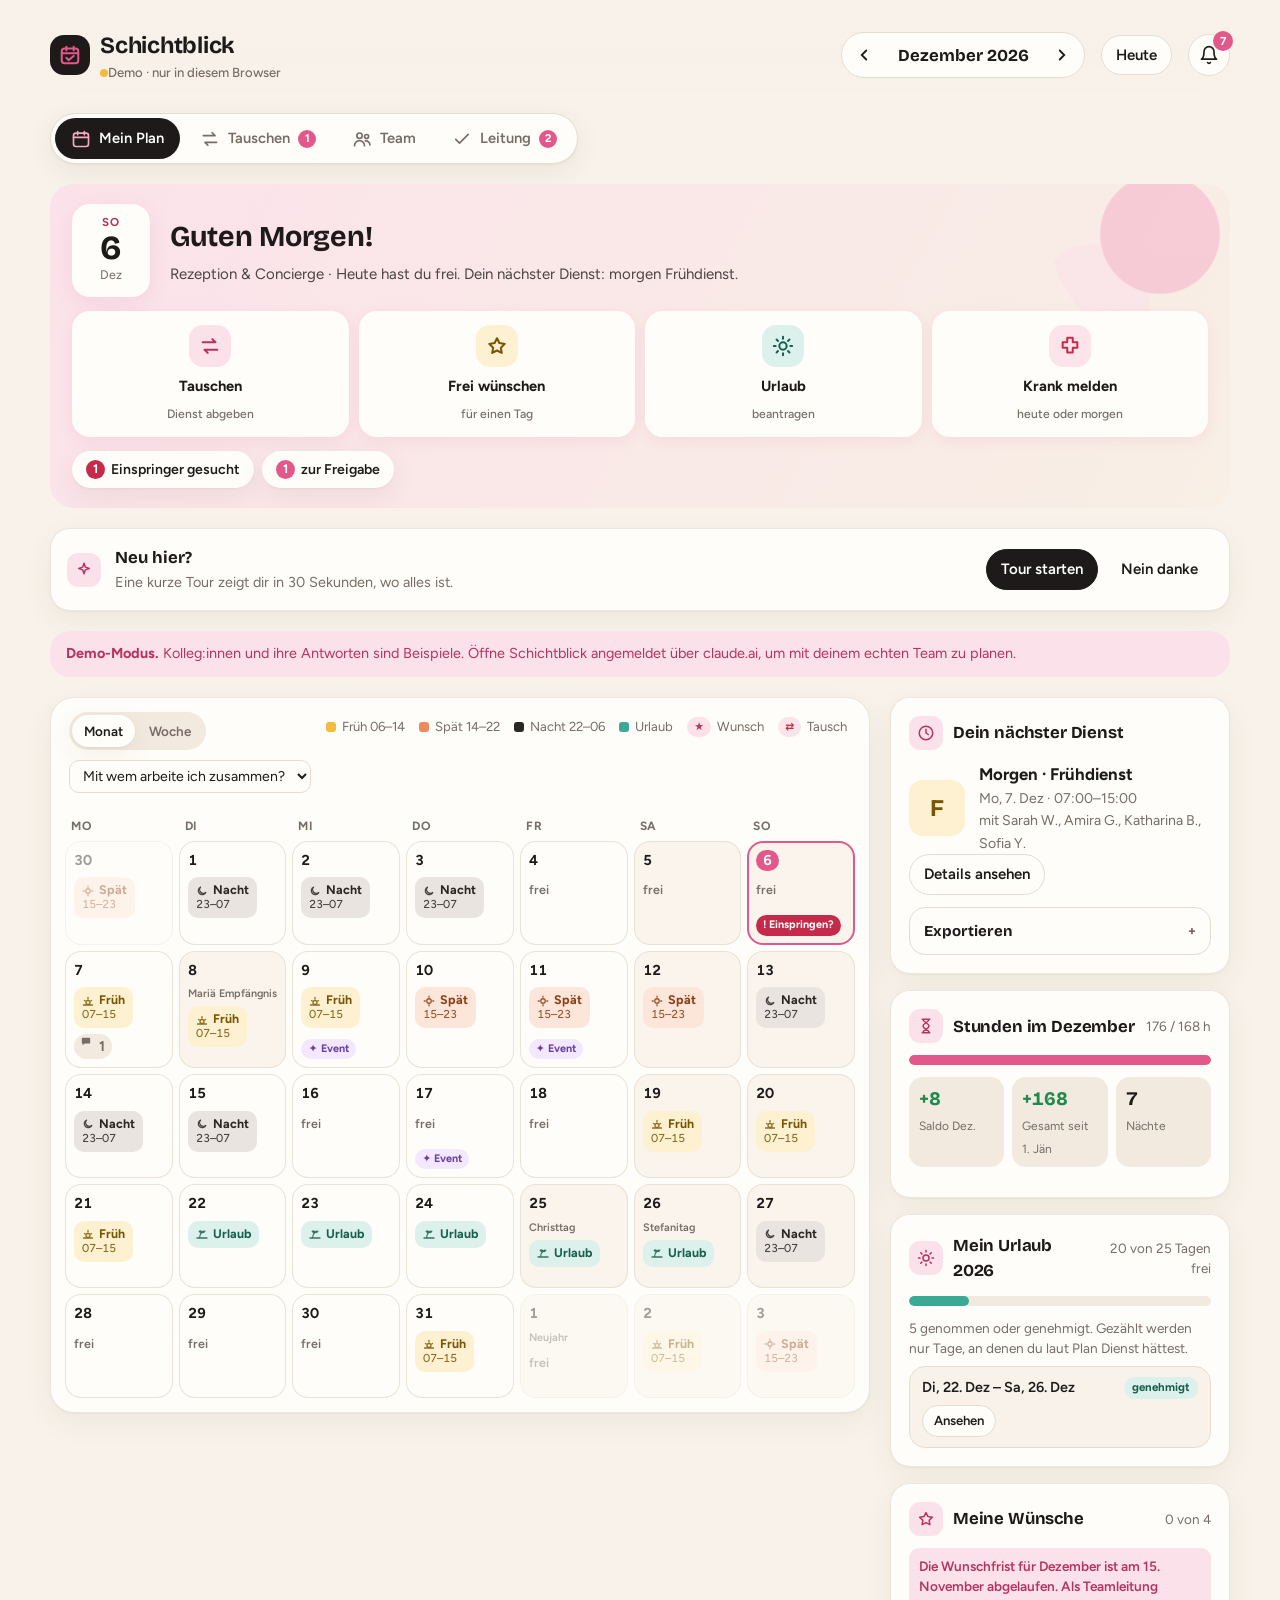
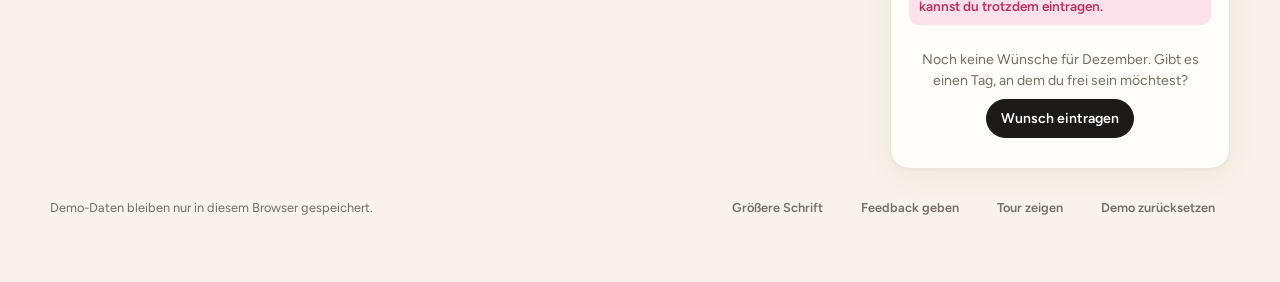
==== commit 382f8f56: "Schichtblick: Besetzung nach Hotelauslastung und Events mit Personalbedarf Co-Authored-By: Claude Op" ====
--- a/dienstplan/index.html
+++ b/dienstplan/index.html
@@ -471,6 +471,17 @@
 .member select{max-width:150px}
 @media (max-width:640px){.member{flex-wrap:wrap}.member select{max-width:48%}}
 .banner select{margin-left:auto}
+.badge.ev{background:#f3e8ff;color:#6b3fa0}
+.badge.ev.joined{background:#6b3fa0;color:#fff}
+.evitem .bar{margin:2px 0}
+.evform{display:flex;flex-direction:column;gap:8px}
+.evform .inline{gap:6px}
+.occ{font-size:.68rem;font-weight:700;color:var(--muted);margin-top:-2px}
+.day{position:relative}
+.occgrid{display:grid;grid-template-columns:repeat(auto-fill,minmax(96px,1fr));gap:6px}
+.occday{display:flex;flex-direction:column;gap:3px;font-size:.76rem;color:var(--muted);font-weight:600}
+.occday input{width:100%}
+.occbox{background:var(--surface-2);border-radius:14px;padding:12px}
 .tourinv{display:flex;align-items:center;gap:14px;flex-wrap:wrap;grid-column:1/-1}
 .tourinv>div:nth-child(2){flex:1;min-width:200px}
 .tourinv b{font-family:var(--display);font-size:1.05rem}
@@ -633,6 +644,10 @@
         <p style="margin:0;font-size:.9rem;color:var(--muted)">Du kannst einen Dienst nicht machen? Biete ihn an. Wer frei hat, sieht ihn sofort und kann ihn übernehmen. Die Teamleitung gibt den Tausch danach frei.</p>
         <div class="split"><button class="btn primary" data-pick="swap">Dienst zum Tausch anbieten</button><button class="btn" data-pick="sick">Ich bin krank</button></div>
       </section>
+      <section class="panel card evcard" id="evCard" hidden aria-labelledby="evH" data-tabs="tausch">
+        <div class="chead"><span class="ic" aria-hidden="true"><svg width="18" height="18" viewBox="0 0 24 24" fill="none" stroke="currentColor" stroke-width="2" stroke-linecap="round" stroke-linejoin="round"><path d="M12 3l1.8 5.2L19 10l-5.2 1.8L12 17l-1.8-5.2L5 10l5.2-1.8z"/></svg></span><h2 id="evH">Events: Helfer gesucht</h2><span class="muted" id="evCount"></span></div>
+        <div class="list" id="evList"></div>
+      </section>
       <section class="panel card" aria-labelledby="swapH" data-tabs="tausch">
         <div class="chead"><span class="ic" aria-hidden="true"><svg width="18" height="18" viewBox="0 0 24 24" fill="none" stroke="currentColor" stroke-width="2" stroke-linecap="round" stroke-linejoin="round"><path d="M4 8h14l-3.5-3.5M20 16H6l3.5 3.5"/></svg></span><h2 id="swapH">Tauschbörse</h2><span class="muted" id="swapCount"></span></div>
         <div class="tabs" role="tablist">
@@ -672,6 +687,23 @@
         <p style="margin:0;font-size:.85rem;color:var(--muted)">Trag ein, wen du eingeladen hast. Sobald die Person Schichtblick öffnet, wird sie hier abgehakt.</p>
         <form class="inline" id="invForm"><input type="text" id="invName" maxlength="40" placeholder="Name, z. B. Mira" aria-label="Name der eingeladenen Person"><button class="btn" type="submit">Hinzufügen</button></form>
         <div class="list" id="invList"></div>
+      </section>
+      <section class="panel card lead" id="evLeadCard" hidden aria-labelledby="evlH" data-tabs="leitung">
+        <div class="chead"><span class="ic" aria-hidden="true"><svg width="18" height="18" viewBox="0 0 24 24" fill="none" stroke="currentColor" stroke-width="2" stroke-linecap="round" stroke-linejoin="round"><path d="M12 3l1.8 5.2L19 10l-5.2 1.8L12 17l-1.8-5.2L5 10l5.2-1.8z"/></svg></span><h2 id="evlH">Event planen</h2></div>
+        <form class="evform" id="evForm">
+          <input type="text" id="evTitle" maxlength="60" placeholder="z. B. Hochzeit im Ballsaal" aria-label="Titel" required>
+          <div class="inline"><input type="date" id="evDate" aria-label="Datum" required><input type="text" id="evFrom" value="18:00" maxlength="5" aria-label="Beginn" style="width:80px"><span>–</span><input type="text" id="evTo" value="01:00" maxlength="5" aria-label="Ende" style="width:80px"></div>
+          <div class="inline"><select id="evDept" aria-label="Abteilung"></select><label for="evNeed" style="font-size:.88rem">Personen</label><input type="number" id="evNeed" min="1" max="60" value="4" style="width:70px"></div>
+          <input type="text" id="evNote" maxlength="120" placeholder="Hinweis, z. B. 180 Gäste, Dresscode schwarz" aria-label="Hinweis">
+          <div class="split"><button class="btn primary" type="submit">Event anlegen</button></div>
+        </form>
+        <div class="list" id="evLeadList"></div>
+      </section>
+      <section class="panel card lead" id="occCard" hidden aria-labelledby="occH" data-tabs="leitung">
+        <div class="chead"><span class="ic" aria-hidden="true"><svg width="18" height="18" viewBox="0 0 24 24" fill="none" stroke="currentColor" stroke-width="2" stroke-linecap="round" stroke-linejoin="round"><path d="M3 20V9l9-5 9 5v11"/><path d="M7 20v-6h10v6M7 17h10"/></svg></span><h2 id="occH">Hotelauslastung</h2></div>
+        <p style="margin:0;font-size:.85rem;color:var(--muted)">Belegung in Prozent für die nächsten 14 Tage. Abteilungen mit „Nach Auslastung planen“ brauchen dann automatisch mehr oder weniger Personal. Leer = Standardwert.</p>
+        <div class="occgrid" id="occGrid"></div>
+        <div class="inline"><label for="occDefault" style="font-size:.88rem">Standardwert, wenn nichts eingetragen ist</label><input type="number" id="occDefault" min="0" max="100" style="width:80px"><span>%</span></div>
       </section>
       <section class="panel card lead" id="deptCard" hidden aria-labelledby="deptH" data-tabs="leitung">
         <div class="chead"><span class="ic" aria-hidden="true"><svg width="18" height="18" viewBox="0 0 24 24" fill="none" stroke="currentColor" stroke-width="2" stroke-linecap="round" stroke-linejoin="round"><path d="M3 21h18M5 21V7l7-4 7 4v14M9 21v-6h6v6M9 10h.01M15 10h.01"/></svg></span><h2 id="deptH">Abteilungen</h2><span class="muted" id="deptCount"></span></div>
@@ -742,9 +774,9 @@
 // Abteilungen eines modernen Hotels: eigene Schichtzeiten, Rhythmus und Mindestbesetzung
 const HOTEL_DEPTS=[
   {id:"rez",name:"Rezeption & Concierge",pattern:"FFFSSSNNN---",groups:4,min:{F:3,S:3,N:1},times:{F:"07:00–15:00",S:"15:00–23:00",N:"23:00–07:00"}},
-  {id:"hk",name:"Housekeeping",pattern:"FFFSS--",groups:7,min:{F:6,S:2,N:0},times:{F:"07:00–15:00",S:"13:00–21:00",N:""}},
-  {id:"kue",name:"Küche",pattern:"FFFSSS--",groups:4,min:{F:4,S:4,N:0},times:{F:"06:00–14:00",S:"14:00–22:00",N:""}},
-  {id:"srv",name:"Restaurant & Frühstück",pattern:"FFFSSS--",groups:4,min:{F:4,S:3,N:0},times:{F:"06:30–14:30",S:"15:00–23:00",N:""}},
+  {id:"hk",name:"Housekeeping",pattern:"FFFSS--",groups:7,min:{F:6,S:2,N:0},occ:true,full:{F:12,S:3,N:0},times:{F:"07:00–15:00",S:"13:00–21:00",N:""}},
+  {id:"kue",name:"Küche",pattern:"FFFSSS--",groups:4,min:{F:4,S:4,N:0},occ:true,full:{F:5,S:5,N:0},times:{F:"06:00–14:00",S:"14:00–22:00",N:""}},
+  {id:"srv",name:"Restaurant & Frühstück",pattern:"FFFSSS--",groups:4,min:{F:4,S:3,N:0},occ:true,full:{F:6,S:4,N:0},times:{F:"06:30–14:30",S:"15:00–23:00",N:""}},
   {id:"bar",name:"Bar & Lounge",pattern:"FFSSS--",groups:7,min:{F:1,S:2,N:0},times:{F:"10:00–18:00",S:"17:00–01:00",N:""}},
   {id:"spa",name:"Spa & Fitness",pattern:"FFFSS--",groups:7,min:{F:2,S:2,N:0},times:{F:"07:00–15:00",S:"13:00–21:00",N:""}},
   {id:"tec",name:"Haustechnik",pattern:"FFFSSSNNN---",groups:4,min:{F:2,S:1,N:1},times:{F:"07:00–15:00",S:"14:00–22:00",N:"22:00–06:00"}},
@@ -755,6 +787,7 @@
   return{id:String(d&&d.id||"d"+i).replace(/[^a-z0-9_-]/gi,"").slice(0,20)||"d"+i,name:String(d&&d.name||"Abteilung "+(i+1)).slice(0,40),
     pattern:typeof(d&&d.pattern)==="string"&&/^[FSN-]{1,42}$/.test(d.pattern)?d.pattern:DEFAULT_PATTERN,groups:+(d&&d.groups)>=1&&+d.groups<=8?+d.groups:4,
     min:{F:Math.max(0,+mn.F||0),S:Math.max(0,+mn.S||0),N:Math.max(0,+mn.N||0)},
+    occ:!!(d&&d.occ),full:{F:Math.max(0,+((d&&d.full)||{}).F||0),S:Math.max(0,+((d&&d.full)||{}).S||0),N:Math.max(0,+((d&&d.full)||{}).N||0)},
     times:{F:parseTime(t.F)?t.F:"",S:parseTime(t.S)?t.S:"",N:parseTime(t.N)?t.N:""}}}
 const EPOCH=new Date(2026,0,5);
 const WORK="FSN";
@@ -784,13 +817,13 @@
 const holiday=s=>holidays(+s.slice(0,4))[s];
 
 /* ---------- Datenschicht: Team-Modus (db) oder Demo (Browser) ---------- */
-const data={members:{},wishes:{},offers:{},approvals:{},leave:{},leaveApprovals:{},sos:{},msgs:{},settings:{},invites:{},edits:{},actual:{},feedback:{}};
+const data={members:{},wishes:{},offers:{},approvals:{},leave:{},leaveApprovals:{},sos:{},msgs:{},settings:{},invites:{},edits:{},actual:{},feedback:{},occupancy:{},events:{},evsign:{}};
 const COLS=Object.keys(data);
 let mode="pending", me=null, myName="", isLead=false, canWrite=true, db=null, userApi=null, sampleFn=null, dl=null;
 const names={};
 let over={}, given={}, got={}, sick={}, vac={}, filled={};
 
-const DEMO_KEY="schichtblick-demo-v4";
+const DEMO_KEY="schichtblick-demo-v5";
 const DEMO_FIRST=["Mira","Jonas","Lea","Deniz","Paul","Sofia","Tom","Aylin","Ben","Clara","Lukas","Anna","Elias","Hannah","Maximilian","Lena","David","Emma","Felix","Laura","Jakob","Sarah","Tobias","Julia","Niklas","Marie","Stefan","Katharina","Florian","Nina","Matteo","Elena","Ivan","Ana","Mehmet","Zeynep","Marko","Petra","Kevin","Lisa","Samuel","Sophie","Daniel","Valentina","Gabriel","Laila","Fabian","Theresa","Oliver","Amira"];
 const DEMO_LAST=["Hoffmann","Weber","Schulz","Kaya","Richter","Lang","Becker","Demir","Krüger","Neumann","Gruber","Huber","Wagner","Pichler","Steiner","Moser","Mayer","Hofer","Leitner","Berger","Fuchs","Eder","Fischer","Schmid","Winkler","Novak","Horvat","Kovač","Yılmaz","Popović","Bauer","Wolf","Lechner","Haas","Schwarz"];
 const DEMO_SIZES={rez:16,hk:22,kue:16,srv:16,bar:8,spa:8,tec:8,evt:6};
@@ -827,6 +860,15 @@
   {const ed=iso(addDays(today,26));data.edits.me={days:{[ed]:shiftFor("me",ed)==="X"?"F":"X"},at:{[ed]:Date.now()-3e6}}}
   data.feedback.d4={items:[{text:"Könnten wir die Wunschfrist auf den 20. legen? Der 15. ist für mich oft zu früh.",at:Date.now()-26e6}]};
   data.leave.l2={by:"d5",from:iso(addDays(today,40)),to:iso(addDays(today,47)),note:"",created:Date.now()-9e6};data.leaveApprovals.l2={decision:"approved",by:"me",at:new Date(Date.now()-8e6).toISOString()};
+  // Auslastung: realistisch schwankend, am Wochenende voller
+  for(let i=-20;i<70;i++){const d=addDays(today,i),s=iso(d),k=s.slice(0,7),we=d.getDay()===5||d.getDay()===6;
+    const v=Math.max(45,Math.min(99,Math.round((we?88:68)+((hash(s)%21)-10))));(data.occupancy[k]=data.occupancy[k]||{days:{}}).days[s]=v}
+  {const srv=Object.keys(data.members).filter(u=>deptOf(u)==="srv"),evt=Object.keys(data.members).filter(u=>deptOf(u)==="evt");
+   data.events.e1={title:"Hochzeit im Ballsaal",date:iso(addDays(today,5)),from:"17:00",to:"01:00",need:8,dept:"srv",note:"160 Gäste, Dresscode schwarz",created:Date.now()-5e6,by:"d0"};
+   data.events.e2={title:"Weihnachtsfeier einer Firma",date:iso(addDays(today,11)),from:"18:30",to:"00:30",need:4,dept:"all",note:"Aushilfe Service & Garderobe",created:Date.now()-2e6,by:"d0"};
+   data.events.e3={title:"Konferenz mit Mittagsbuffet",date:iso(addDays(today,3)),from:"08:00",to:"16:00",need:3,dept:"evt",note:"",created:Date.now()-9e6,by:"d0"};
+   srv.slice(0,5).forEach(u=>data.evsign[u]={events:{e1:Date.now()-3e6}});evt.slice(0,3).forEach(u=>data.evsign[u]={events:{e3:Date.now()-4e6}});
+   if(srv[6])data.evsign[srv[6]]={events:{e2:Date.now()-1e6}}}
   data.invites.list={names:DEMO_TEAM.slice(0,16).map(p=>p.name.split(" ")[0]).concat(["Viktoria"])};
 }
 function demoSave(){store.set(DEMO_KEY,JSON.stringify(data))}
@@ -852,7 +894,7 @@
 let CFG=null;
 function computeCfg(){const t=data.settings.team||{};const sh=+t.shiftHours>0?+t.shiftHours:8;
   return{min:Object.assign({F:4,S:4,N:3},t.min||{}),leaveDays:t.leaveDays!=null?t.leaveDays:25,shiftHours:sh,leaveHours:t.leaveHours!=null?+t.leaveHours:sh,
-    weekHours:+t.weekHours>0?+t.weekHours:40,wishDay:+t.wishDay>=1&&+t.wishDay<=28?+t.wishDay:15,
+    weekHours:+t.weekHours>0?+t.weekHours:40,occDefault:+t.occDefault>=0&&+t.occDefault<=100&&t.occDefault!==""&&t.occDefault!=null?+t.occDefault:70,wishDay:+t.wishDay>=1&&+t.wishDay<=28?+t.wishDay:15,
     pattern:typeof t.pattern==="string"&&/^[FSN-]{1,42}$/.test(t.pattern)?t.pattern:DEFAULT_PATTERN,groups:+t.groups>=1&&+t.groups<=6?+t.groups:4,
     depts:(Array.isArray(t.depts)&&t.depts.length?t.depts:HOTEL_DEPTS).slice(0,20).map(normDept),
     draftFrom:typeof t.draftFrom==="string"&&/^\d{4}-\d{2}$/.test(t.draftFrom)?t.draftFrom:null,closedThrough:typeof t.closedThrough==="string"&&/^\d{4}-\d{2}$/.test(t.closedThrough)?t.closedThrough:null,published:t.published&&typeof t.published==="object"?t.published:{}}}
@@ -875,6 +917,11 @@
 let teamDept=store.get(TEAMDEPT_KEY)||"";
 function ctxDept(){const mine=deptOf(me);if(!isLead&&mine)return mine;if(teamDept==="all"&&isLead)return"all";if(teamDept&&deptById(teamDept))return teamDept;return mine||(deptList()[0]||{}).id||"all"}
 const inDept=(u,dept)=>dept==="all"||deptOf(u)===dept;
+// Auslastung des Hotels in Prozent für einen Tag (eingetragen oder Standardwert)
+const occEntry=s=>{const m=data.occupancy[s.slice(0,7)];const v=m&&m.days&&m.days[s];return typeof v==="number"?v:null};
+const occOf=s=>{const v=occEntry(s);return v==null?cfg().occDefault:v};
+function minAt(s,sh,dept){const dp=dept||ctxDept();if(dp==="all")return deptList().reduce((a,d)=>a+minAt(s,sh,d.id),0);
+  const d=dc(dp),base=d.min[sh]||0;if(!d.occ||!d.full||!d.full[sh])return base;return Math.max(base,Math.ceil(d.full[sh]*occOf(s)/100))}
 function minFor(dept){if(dept==="all"){const o={F:0,S:0,N:0};deptList().forEach(d=>{o.F+=d.min.F;o.S+=d.min.S;o.N+=d.min.N});return o}return dc(dept).min}
 function metaFor(code,dept){const S=SHIFTS[code];if(!WORK.includes(code))return S;const t=dc(dept).times[code]||DEFAULT_TIMES[code],p=parseTime(t)||parseTime(DEFAULT_TIMES[code]);return Object.assign({},S,{time:t,start:p.start,end:p.end})}
 function applyTimes(){const d=deptOf(me)||(ctxDept()!=="all"?ctxDept():null);for(const c of WORK){const m=metaFor(c,d);SHIFTS[c].time=m.time;SHIFTS[c].start=m.start;SHIFTS[c].end=m.end}}
@@ -882,7 +929,7 @@
 const planned=(u,s)=>editOf(u,s)||baseShift(u,s);
 function hoursOf(sh){const c=cfg();return WORK.includes(sh)||sh==="K"?(sh==="K"?c.leaveHours:c.shiftHours):sh==="U"?c.leaveHours:0}
 const actualOf=(u,s)=>{const a=data.actual[u];return a&&a.days&&a.days[s]||null};
-function hoursOn(u,s){const a=actualOf(u,s);return a&&typeof a.h==="number"?a.h:hoursOf(shiftFor(u,s))}
+function hoursOn(u,s){const a=actualOf(u,s);if(a&&typeof a.h==="number")return a.h;let h=hoursOf(shiftFor(u,s));const d=data.evsign[u];if(d&&d.events)for(const e of eventList())if(e.date===s&&d.events[e.id])h+=eventHours(e);return h}
 const sollPerDay=s=>{const d=fromIso(s),wd=d.getDay();return wd>0&&wd<6&&!holiday(s)?cfg().weekHours/5:0};
 const startOf=u=>{const m=data.members[u];return m&&m.joined&&/^\d{4}-\d{2}-\d{2}$/.test(m.joined)?m.joined:`${today.getFullYear()}-01-01`};
 function baseShift(uid,s){
@@ -939,6 +986,14 @@
 const offerList=()=>Object.entries(data.offers).filter(([,o])=>o&&o.date&&(seesAll()||o.by===me||o.takenBy===me||sameDept(o.by))).map(([id,o])=>Object.assign({id},o));
 const sosList=()=>Object.entries(data.sos).filter(([,x])=>x&&x.date&&(seesAll()||x.by===me||x.filledBy===me||sameDept(x.by))).map(([id,x])=>Object.assign({id},x));
 const leaveList=()=>Object.entries(data.leave).filter(([,l])=>l&&l.from).map(([id,l])=>Object.assign({id},l,{state:leaveState(id)}));
+const eventList=()=>Object.entries(data.events).filter(([,e])=>e&&e.date&&e.title).map(([id,e])=>Object.assign({id},e));
+const signupsOf=id=>Object.keys(data.evsign).filter(u=>{const d=data.evsign[u];return d&&d.events&&d.events[id]});
+const iJoined=id=>{const d=data.evsign[me];return!!(d&&d.events&&d.events[id])};
+const canJoin=e=>!isNoShift(me)&&(e.dept==="all"||!e.dept||deptOf(me)===e.dept);
+const eventFits=e=>canJoin(e)||isLead;
+const eventOpen=e=>e.date>=TODAY&&signupsOf(e.id).length<(+e.need||0);
+const eventHours=e=>{const p=parseTime(`${e.from}–${e.to}`);return p?Math.round((p.end-p.start)*4)/4:0};
+const myEventHours=s=>eventList().filter(e=>e.date===s&&iJoined(e.id)).reduce((a,e)=>a+eventHours(e),0);
 const msgList=()=>Object.entries(data.msgs).filter(([,m])=>m&&m.date).map(([id,m])=>Object.assign({id},m));
 const approved=o=>!!data.approvals[o.id];
 function wishMet(s,w){const sh=myShift(s);return w.type==="Frei"?(sh==="X"||sh==="U"):w.type==="Frühdienst"?sh==="F":w.type==="Spätdienst"?sh==="S":sh!=="N"}
@@ -954,11 +1009,11 @@
 function leaveConflicts(l){
   const out=[],dp=deptOf(l.by)||ctxDept(),min=minFor(dp);
   for(const s of daysBetween(l.from,l.to)){if(s<TODAY)continue;const sh=planned(l.by,s);if(!WORK.includes(sh)||shiftFor(l.by,s)!==sh)continue;
-    const n=staffing(s,sh,dp).length-1;if(n<min[sh])out.push(`${fmt(s)}: ${SHIFTS[sh].name} nur ${n} von ${min[sh]}`)}
+    const n=staffing(s,sh,dp).length-1,mn=minAt(s,sh,dp);if(n<mn)out.push(`${fmt(s)}: ${SHIFTS[sh].name} nur ${n} von ${mn}`)}
   return out;
 }
 function understaffed(days){const out=[];const ds=isLead?deptList().map(d=>d.id):[deptOf(me)].filter(Boolean);
-  for(const dp of ds){const min=minFor(dp);for(let i=0;i<days;i++){const s=iso(addDays(today,i));for(const sh of WORK){if(!min[sh])continue;const n=staffing(s,sh,dp).length;if(n<min[sh])out.push({s,sh,n,dp})}}}return out}
+  for(const dp of ds){const min=minFor(dp);for(let i=0;i<days;i++){const s=iso(addDays(today,i));for(const sh of WORK){const mn=minAt(s,sh,dp);if(!mn)continue;const n=staffing(s,sh,dp).length;if(n<mn)out.push({s,sh,n,dp})}}}return out}
 
 /* ---------- Teilen ---------- */
 const ARTIFACT_URL="https://claude.ai/artifact/TB3tPUQMBSJP89E1fyiFGD";
@@ -1007,6 +1062,7 @@
     for(const [k,t] of Object.entries(cfg().published||{})){if(k<ym(today))continue;ev.push({id:"pub"+k+t,at:+t||0,date:k+"-01",text:`Der Dienstplan für ${monthName(k)} ist veröffentlicht.`})}}
   for(const [u,f] of Object.entries(data.feedback)){if(!isLead||u===me||!f||!Array.isArray(f.items))continue;f.items.forEach(it=>ev.push({id:"fb"+u+it.at,at:+it.at||0,date:TODAY,lead:1,text:`Feedback von ${firstOf(u)}: „${String(it.text).slice(0,80)}${String(it.text).length>80?"…":""}“`}))}
   if(isLead)for(const u of Object.keys(data.members)){if(u!==me&&groupOf(u)==null&&!isNoShift(u))ev.push({id:"new"+u,at:+(data.members[u].joinedAt||0)||Date.parse(data.members[u].joined||"")||0,date:TODAY,lead:1,text:`${nameOf(u)} ist neu im Team und noch keiner Schichtgruppe zugeteilt.`})}
+  for(const e of eventList()){if(e.date<TODAY||e.by===me)continue;if(eventFits(e)&&!isLead&&!isNoShift(me))ev.push({id:"ev"+e.id,at:+e.created||0,date:e.date,text:`Neues Event „${e.title}“ am ${fmt(e.date)}: ${e.need} Personen gesucht.`})}
   for(const m of msgList()){
     if(m.by===me||m.date<TODAY)continue;
     if(WORK.includes(myShift(m.date))||isLead)ev.push({id:"msg"+m.id,at:P(m.at),date:m.date,text:`${firstOf(m.by)} zum ${fmt(m.date)}: „${m.text}“`});
@@ -1056,7 +1112,7 @@
   if(mode==="pending")return;
   if(shareTexts.length>500)shareTexts=[];
   buildFirstDup();
-  renderHello();renderAgenda();renderInvites();renderWeekShare();renderCal();renderSos();renderLead();renderCheck();renderNext();renderSwaps();renderHours();renderCloseBar();renderLeave();renderWishes();renderVacPlan();renderFair();renderFeedback();renderLeadWishes();renderSettings();renderTeam();renderSideLabels();renderTabBadges();renderPick();renderBell();
+  renderHello();renderAgenda();renderInvites();renderWeekShare();renderCal();renderSos();renderLead();renderCheck();renderNext();renderSwaps();renderHours();renderCloseBar();renderLeave();renderWishes();renderVacPlan();renderFair();renderFeedback();renderLeadWishes();renderSettings();renderTeam();renderEvents();renderOccPanel();renderSideLabels();renderTabBadges();renderPick();renderBell();
   document.querySelectorAll("[data-tabs]").forEach(el=>el.classList.toggle("tab-on",el.dataset.tabs.split(" ").includes(curTab)));
 }
 
@@ -1088,10 +1144,12 @@
   const sos=sosList().filter(x=>x.by!==me&&x.status==="open"&&x.date>=TODAY&&canCover(x.date,x.shift,x.by)).length;
   const openTeam=offerList().filter(o=>o.by!==me&&o.status==="open"&&!approved(o)&&o.date>=TODAY).length;
   const answers=offerList().filter(o=>o.by===me&&o.status==="requested").length;
+  const evOpen=isLead?0:eventList().filter(e=>eventFits(e)&&eventOpen(e)&&!iJoined(e.id)).length;
   const pend=isLead?leadPending().length:0;
   const low=isLead?understaffed(14).length:0;
   let chips="";
   if(sos)chips+=`<button class="urgent" data-jump="sos"><b>${sos}</b> Einspringer gesucht</button>`;
+  if(evOpen)chips+=`<button data-jump="sos"><b>${evOpen}</b> Event${evOpen>1?"s suchen":" sucht"} Personal</button>`;
   if(answers)chips+=`<button data-jump="mine"><b>${answers}</b> Antwort${answers>1?"en":""} auf dein Angebot</button>`;
   if(pend)chips+=`<button data-jump="lead"><b>${pend}</b> zur Freigabe</button>`;
   const fresh=isLead?Object.keys(data.members).filter(u=>u!==me&&groupOf(u)==null&&!isNoShift(u)).length:0;
@@ -1157,11 +1215,13 @@
     const nmsg=msgs.filter(x=>x.date===s).length;
     let inner,label;
     if(calMode==="team"){
-      let lowAny=false;
-      const rows=[...WORK].filter(x=>min[x]||staffing(s,x).length).map(x=>{const n=staffing(s,x).length,low=n<min[x];if(low)lowAny=true;return`<span class="${x}${low?" low":""}"><span>${x}</span><span>${n}</span></span>`}).join("");
+      const cd=ctxDept();let lowAny=false;
+      const rows=[...WORK].filter(x=>minAt(s,x)||staffing(s,x).length).map(x=>{const n=staffing(s,x).length,low=n<minAt(s,x);if(low)lowAny=true;return`<span class="${x}${low?" low":""}"><span>${x}</span><span>${n}</span></span>`}).join("");
       if(lowAny&&s>=TODAY)cls.push("low");
       const openSos=soss.some(x=>x.date===s&&x.status==="open");
-      inner=`<div class="staff">${rows}</div><div class="badges">${openSos?`<span class="badge sos">!<span class="bt"> Ausfall</span></span>`:""}${nmsg?`<span class="badge msg">${bubbleIcon}<span class="bt"> ${nmsg}</span></span>`:""}</div>`;
+      const oc=occEntry(s);
+      const evc=eventList().filter(e=>e.date===s&&(e.dept==="all"||!e.dept||cd==="all"||e.dept===cd)).length;
+      inner=`${evc?`<span class="badge ev" style="position:absolute;top:8px;right:8px">✦ ${evc}</span>`:""}${oc!=null||isLead?`<div class="occ" title="Hotelauslastung">${oc!=null?oc:"~"+occOf(s)} %</div>`:""}<div class="staff">${rows}</div><div class="badges">${openSos?`<span class="badge sos">!<span class="bt"> Ausfall</span></span>`:""}${nmsg?`<span class="badge msg">${bubbleIcon}<span class="bt"> ${nmsg}</span></span>`:""}</div>`;
       label=`${WD[d.getDay()]}, ${d.getDate()}. ${MONTHS[d.getMonth()]}: Früh ${staffing(s,"F").length}, Spät ${staffing(s,"S").length}, Nacht ${staffing(s,"N").length}`;
     }else{
       let badges="";const w=wishes[s];
@@ -1175,6 +1235,7 @@
       if(leaves.some(l=>l.by===me&&l.state==="pending"&&s>=l.from&&s<=l.to))badges+=`<span class="badge leave">U<span class="bt"> beantragt</span></span>`;
       if(soss.some(x=>x.by!==me&&x.date===s&&x.status==="open"&&s>=TODAY&&canCover(s,x.shift,x.by)))badges+=`<span class="badge sos">!<span class="bt"> Einspringen?</span></span>`;
       if(nmsg)badges+=`<span class="badge msg">${bubbleIcon}<span class="bt"> ${nmsg}</span></span>`;
+      {const evs=eventList().filter(e=>e.date===s&&(eventFits(e)||iJoined(e.id)));if(evs.length){const mine=evs.some(e=>iJoined(e.id));badges+=`<span class="badge ev ${mine?"joined":""}">✦<span class="bt"> ${mine?"Event":"Event"}</span></span>`}}
       if(withU&&WORK.includes(sh)&&shiftFor(withU,s)===sh){cls.push("together");badges+=`<span class="badge with">♥<span class="bt"> ${esc(firstOf(withU))}</span></span>`}
       const chip=sh==="X"?`<div class="chip X"><span class="long">frei</span><span class="short">·</span></div>`
         :`<div class="chip ${sh}"><span class="long">${chipIcon(sh)}${sh==="K"?"Krank":S.name.replace("dienst","")}</span><span class="short">${S.short}</span>${S.start!=null?`<small>${S.time.replace(/:00/g,"")}</small>`:""}</div>`;
@@ -1252,6 +1313,40 @@
   else if(isLead&&canWrite&&endM<TODAY)h=`<div class="split"><button class="btn" data-closem="${k}">${MONTHS[m]} abschließen</button></div><p style="margin:0;font-size:.8rem;color:var(--muted)">Danach kann niemand mehr Stunden oder Dienste in diesem Monat ändern.</p>`;
   $("closeBar").innerHTML=h;
 }
+function eventCard(e,inDrawer){
+  const su=signupsOf(e.id),need=+e.need||0,full=su.length>=need,joined=iJoined(e.id),past=e.date<TODAY,sh=myShift(e.date);
+  const clash=WORK.includes(sh)?(()=>{const m=SHIFTS[sh],p=parseTime(`${e.from}–${e.to}`);return p&&m.start!=null&&p.start<m.end&&p.end>m.start})():false;
+  const bar=`<div class="bar" style="height:8px"><i style="width:${Math.min(100,need?su.length/need*100:0)}%;background:${full?"var(--ok)":"var(--accent)"}"></i></div>`;
+  return`<div class="item evitem"><div class="head"><span class="badge ev">✦</span><span class="who">${esc(e.title)}</span><span class="pill state">${fmt(e.date)}</span></div>
+    <p>${esc(e.from)}–${esc(e.to)} Uhr · ${e.dept==="all"||!e.dept?"alle Abteilungen":esc(dc(e.dept).name)}${e.note?" · „"+esc(e.note)+"“":""}</p>
+    ${bar}<p><b style="color:var(--fg)">${su.length} von ${need}</b> dabei${su.length?": "+esc(su.map(u=>u===me?"Du":firstOf(u)).join(", ")):""}</p>
+    ${past||!canWrite?"":joined?`<div class="actions"><span class="pill okp">✓ Du bist dabei</span><button class="btn" data-evleave="${e.id}">Abmelden</button></div>`
+      :full?`<span class="pill state">Alle Plätze vergeben</span>`
+      :canJoin(e)?`<div class="actions"><button class="btn primary" data-evjoin="${e.id}">Ich bin dabei</button>${!inDrawer?`<button class="btn" data-open="${e.date}">Tag ansehen</button>`:""}</div>${clash?`<p style="color:var(--warn)">Achtung: Das überschneidet sich mit deinem ${SHIFTS[sh].name}.</p>`:sh==="X"?`<p class="cands">Du hast an dem Tag frei.</p>`:""}`:""}
+    ${isLead&&canWrite&&!inDrawer?`<div class="actions"><button class="btn danger" data-evdel="${e.id}">Event löschen</button></div>`:""}</div>`;
+}
+function renderEvents(){
+  const up=eventList().filter(e=>e.date>=TODAY).sort((a,b)=>a.date.localeCompare(b.date));
+  const forMe=up.filter(e=>(eventFits(e)&&!isLead)||iJoined(e.id)||(isLead&&eventFits(e)));
+  $("evCard").hidden=!forMe.length;
+  $("evCount").textContent=forMe.filter(eventOpen).length?forMe.filter(eventOpen).length+" suchen Personal":"";
+  $("evList").innerHTML=forMe.slice(0,6).map(e=>eventCard(e,false)).join("");
+  // Leitung
+  $("evLeadCard").hidden=!isLead;if(!isLead)return;
+  $("evDept").innerHTML=`<option value="all">Alle Abteilungen</option>`+deptList().map(d=>`<option value="${esc(d.id)}">${esc(d.name)}</option>`).join("");
+  if(!$("evDate").value)$("evDate").value=iso(addDays(today,7));$("evDate").min=TODAY;
+  $("evLeadList").innerHTML=up.length?up.map(e=>{const n=signupsOf(e.id).length;return`<div class="vacm"><b>${fmt(e.date).slice(4)}</b><span>${esc(e.title)} · ${n}/${e.need}</span><span class="pill ${n>=e.need?"okp":"bad"}">${n>=e.need?"voll":"offen"}</span></div>`}).join(""):`<p class="empty">Noch keine Events geplant.</p>`;
+}
+function renderOccPanel(){
+  if(!isLead){$("occCard").hidden=true;return}
+  $("occCard").hidden=false;
+  let h="";for(let i=0;i<14;i++){const s=iso(addDays(today,i)),v=occEntry(s);h+=`<label class="occday"><span>${fmt(s).replace(",","")}</span><input type="number" min="0" max="100" data-occ="${s}" value="${v!=null?v:""}" placeholder="${cfg().occDefault}" ${canWrite?"":"disabled"}></label>`}
+  $("occGrid").innerHTML=h;
+  const el=$("occDefault");if(document.activeElement!==el)el.value=cfg().occDefault;el.disabled=!canWrite;
+}
+async function saveOcc(s,v){const k=s.slice(0,7),doc=JSON.parse(JSON.stringify(data.occupancy[k]||{days:{}}));doc.days=doc.days||{};
+  if(v===""||v==null)delete doc.days[s];else doc.days[s]=Math.max(0,Math.min(100,Math.round(+v)));
+  const sn=[snap("occupancy",k)];if(await put("occupancy",k,doc))toastUndo(`Auslastung ${fmt(s)}: ${v===""?"Standardwert":doc.days[s]+" %"}.`,sn)}
 function renderSos(){
   const list=sosList().filter(x=>x.status==="open"&&x.date>=TODAY&&x.by!==me&&(canCover(x.date,x.shift,x.by)||isLead)).sort((a,b)=>a.date.localeCompare(b.date));
   $("sosCard").hidden=!list.length;
@@ -1389,6 +1484,8 @@
       ${fld("tS","Spätdienst",d.times.S,"text",'placeholder="15:00–23:00"')}
       ${fld("tN","Nachtdienst",d.times.N,"text",'placeholder="23:00–07:00"')}
       ${fld("mF","Mindestbesetzung Früh",d.min.F)}${fld("mS","Mindestbesetzung Spät",d.min.S)}${fld("mN","Mindestbesetzung Nacht",d.min.N)}
+      <label>Nach Auslastung planen</label><select data-df="occ" data-di="${i}" ${canWrite?"":"disabled"}><option value="0" ${d.occ?"":"selected"}>nein</option><option value="1" ${d.occ?"selected":""}>ja</option></select>
+      ${d.occ?fld("fF","Bedarf Früh bei 100 % Auslastung",d.full.F)+fld("fS","Bedarf Spät bei 100 %",d.full.S)+fld("fN","Bedarf Nacht bei 100 %",d.full.N):""}
       ${fld("pattern","Rhythmus (F, S, N, - = frei)",d.pattern,"text",'maxlength="42" spellcheck="false"')}
       <label>Schichtgruppen</label><select data-df="groups" data-di="${i}" ${canWrite?"":"disabled"}>${[1,2,3,4,5,6,7,8].map(g=>`<option ${g===d.groups?"selected":""}>${g}</option>`).join("")}</select>
       <div class="patprev">${prev}<span style="font-family:var(--body)">Vorschau der nächsten 14 Tage je Gruppe.</span></div></div>
@@ -1480,6 +1577,8 @@
   if(groupOf(me)==null&&!ed&&!isNoShift(me))hD+=`<div class="note info">Du bist noch keiner Schichtgruppe zugeteilt. Sobald die Teamleitung das erledigt, erscheinen hier deine Dienste.</div>`;
   const soss=sosList().filter(x=>x.date===s&&x.by!==me&&x.status==="open");
   if(soss.length&&!past)hD+=`<div class="section"><h3>Einspringer gesucht</h3>${soss.map(x=>`<div class="split" style="align-items:center"><span class="avatar">${esc(initials(x.by))}</span><span style="margin-right:auto">${esc(nameOf(x.by))} · ${SHIFTS[x.shift].name}</span>${canWrite&&canCover(s,x.shift,x.by)?`<button class="btn primary" data-fill="${x.id}">Ich springe ein</button>`:`<span class="pill state">${myShift(s)==="X"?"Ruhezeit zu kurz":"du arbeitest selbst"}</span>`}</div>`).join("")}</div>`;
+  const evDay=eventList().filter(e=>e.date===s&&(eventFits(e)||iJoined(e.id)));
+  if(evDay.length)hD+=`<div class="section"><h3>Events an diesem Tag</h3>${evDay.map(e=>eventCard(e,true)).join("")}</div>`;
   if(work){const t=colleagues(s,sh);hD+=`<div class="section"><h3>Mit dir im Dienst</h3>${t.length?`<div class="team">${t.map(p=>`<span><span class="avatar">${esc(initials(p))}</span>${esc(nameOf(p))}</span>`).join("")}</div>`:`<p style="margin:0;color:var(--muted);font-size:.88rem">Aus deinem Team ist sonst niemand eingeteilt.</p>`}</div>`}
   const others=offers.filter(o=>o.by!==me&&o.status==="open"&&!approved(o));
   if(others.length&&!past)hD+=`<div class="section"><h3>Tauschangebote an diesem Tag</h3>${others.map(o=>`<div class="split" style="align-items:center"><span class="avatar">${esc(initials(o.by))}</span><span style="margin-right:auto">${esc(nameOf(o.by))} · ${SHIFTS[o.shift].name}</span>${canWrite&&canCover(s,o.shift,o.by)?`<button class="btn primary" data-take="${o.id}">Übernehmen</button>`:""}</div>`).join("")}</div>`;
@@ -1514,7 +1613,10 @@
 
   /* ---- Reiter Team ---- */
   const cdx=ctxDept();
-  let hT=`<div class="section"><h3>Besetzung${cdx==="all"?"":" · "+esc(dc(cdx).name)}</h3>${[...WORK].filter(x=>min[x]||staffing(s,x).length).map(x=>{const p=staffing(s,x),low=p.length<min[x];return`<div class="split" style="align-items:center;font-size:.86rem"><span class="pill ${low?"bad":x}" style="min-width:74px;text-align:center">${SHIFTS[x].short} · ${p.length}/${min[x]}</span><span style="color:var(--muted);min-width:0">${p.length?esc(p.map(firstOf).join(", ")):"niemand"}</span></div>`}).join("")}</div>`;
+  const ocE=occEntry(s);
+  let hT=`<div class="section occbox"><h3>Hotelauslastung</h3>${isLead&&canWrite&&!isClosed(s)?`<div class="inline"><input type="number" id="occInput" min="0" max="100" value="${ocE!=null?ocE:""}" placeholder="${cfg().occDefault}" aria-label="Auslastung in Prozent" style="width:90px"><span>%</span><button class="btn" type="button" data-occsave="${s}">Speichern</button></div>`:`<p style="margin:0;font-size:.9rem"><b>${occOf(s)} %</b>${ocE==null?" (geschätzt)":""}</p>`}
+    <p style="margin:0;font-size:.82rem;color:var(--muted)">${deptList().filter(d=>d.occ).map(d=>esc(d.name.split(" ")[0])).join(", ")||"Keine Abteilung"} plant nach Auslastung: Je voller das Haus, desto mehr Personal wird gebraucht.</p></div>
+  <div class="section"><h3>Besetzung${cdx==="all"?"":" · "+esc(dc(cdx).name)}</h3>${[...WORK].filter(x=>minAt(s,x)||staffing(s,x).length).map(x=>{const p=staffing(s,x),low=p.length<minAt(s,x);return`<div class="split" style="align-items:center;font-size:.86rem"><span class="pill ${low?"bad":x}" style="min-width:74px;text-align:center">${SHIFTS[x].short} · ${p.length}/${minAt(s,x)}</span><span style="color:var(--muted);min-width:0">${p.length?esc(p.map(firstOf).join(", ")):"niemand"}</span></div>`}).join("")}</div>`;
   if(isLead&&canWrite){
     const ids=cdx==="all"?[]:Object.keys(data.members).filter(u=>inDept(u,cdx)&&!isNoShift(u)).sort((a,b)=>(groupOf(a)??9)-(groupOf(b)??9)||nameOf(a).localeCompare(nameOf(b)));
     const closedDay=isClosed(s);
@@ -1656,6 +1758,15 @@
   if(ds.unsick){const sn=[snap("sos",ds.unsick)];if(await del("sos",ds.unsick))toastUndo("Krankmeldung zurückgenommen.",sn);return}
   if(ds.mdel){const sn=[snap("msgs",ds.mdel)];if(await del("msgs",ds.mdel))toastUndo("Nachricht gelöscht.",sn);return}
   if(ds.dtab){dTab=ds.dtab;applyDTab();return}
+  if(ds.occsave){const v=$("occInput").value;return saveOcc(ds.occsave,v)}
+  if(ds.evjoin||ds.evleave){const id=ds.evjoin||ds.evleave,e=eventList().find(x=>x.id===id);if(!e)return;
+    if(ds.evjoin){if(!canJoin(e))return toast("Dieses Event ist für eine andere Abteilung.");if(!eventOpen(e))return toast("Leider sind schon alle Plätze vergeben.");
+      if(!await confirmDo("Beim Event mitarbeiten?",`<p><b>${esc(e.title)}</b> am <b>${fmt(e.date)}</b>, ${esc(e.from)}–${esc(e.to)} Uhr.</p><p class="muted">Die Stunden werden deinem Stundenkonto gutgeschrieben.</p>`,"Ja, ich bin dabei"))return}
+    const doc=JSON.parse(JSON.stringify(data.evsign[me]||{events:{}}));doc.events=doc.events||{};const sn=[snap("evsign",me)];
+    if(ds.evjoin)doc.events[id]=Date.now();else delete doc.events[id];
+    if(await put("evsign",me,doc))toastUndo(ds.evjoin?`Danke! Du bist bei „${e.title}“ dabei.`:`Du bist von „${e.title}“ abgemeldet.`,sn);return}
+  if(ds.evdel){const e=eventList().find(x=>x.id===ds.evdel);if(!e)return;if(!await confirmDo("Event löschen?",`<p>„${esc(e.title)}“ am ${fmt(e.date)} wird für alle entfernt.</p>`,"Ja, löschen"))return;
+    const sn=[snap("events",ds.evdel)];if(await del("events",ds.evdel))toastUndo("Event gelöscht.",sn);return}
   if(ds.publish||ds.draft||ds.closem||ds.reopen){const c=JSON.parse(JSON.stringify(cfg())),sn=[snap("settings","team")];let msg="";
     if(ds.publish){if(c.draftFrom&&c.draftFrom<=ds.publish)c.draftFrom=null;c.published=Object.assign({},c.published,{[ds.publish]:Date.now()});msg=`${monthName(ds.publish)} ist veröffentlicht. Dein Team wird benachrichtigt.`}
     if(ds.draft){c.draftFrom=!c.draftFrom||ds.draft<c.draftFrom?ds.draft:c.draftFrom;msg=`${monthName(ds.draft)} ist jetzt ein Entwurf. Änderungen sieht das Team erst nach dem Veröffentlichen.`}
@@ -1688,9 +1799,14 @@
     if(f==="name"){if(!v)return renderDepts();d.name=v.slice(0,40)}
     else if(f[0]==="t"){v=v.replace(/\s*[-–]\s*/,"–");if(v&&!parseTime(v)){toast("Bitte die Zeit so eingeben: 07:00–15:00");return renderDepts()}d.times[f[1]]=v}
     else if(f[0]==="m")d.min[f[1]]=Math.max(0,Math.min(50,parseInt(v,10)||0));
+    else if(f==="occ"){d.occ=v==="1";d.full=d.full||{F:0,S:0,N:0};if(d.occ)for(const x of WORK)if(!d.full[x]&&d.min[x])d.full[x]=Math.ceil(d.min[x]*1.5)}
+    else if(f[0]==="f"&&f.length===2)d.full[f[1]]=Math.max(0,Math.min(80,parseInt(v,10)||0));
     else if(f==="pattern"){v=v.toUpperCase().replace(/[^FSN-]/g,"");if(!v){toast("Der Rhythmus braucht mindestens ein Zeichen: F, S, N oder -.");return renderDepts()}d.pattern=v.slice(0,42)}
     else if(f==="groups")d.groups=+v;
     return saveDepts(ds,`${d.name}: gespeichert.`)}
+  if(e.target.dataset&&e.target.dataset.occ){return saveOcc(e.target.dataset.occ,e.target.value)}
+  if(e.target.id==="occDefault"){const v=Math.max(0,Math.min(100,parseInt(e.target.value,10)||0));const sn=[snap("settings","team")];const raw=Object.assign({},data.settings.team||{},{occDefault:v});
+    if(await put("settings","team",raw))toastUndo(`Standard-Auslastung: ${v} %.`,sn);return}
   const SETS=["leaveDays","shiftHours","leaveHours","weekHours","wishDay"];
   if(SETS.includes(e.target.id)){
     const c=cfg(),next=JSON.parse(JSON.stringify(c)),id=e.target.id,raw=e.target.value;
@@ -1705,6 +1821,10 @@
 document.addEventListener("submit",async e=>{
   e.preventDefault();
   if(e.target.id==="askForm")return ask($("askInput").value);
+  if(e.target.id==="evForm"){const t=$("evTitle").value.trim().slice(0,60),d=$("evDate").value,fr=$("evFrom").value.trim(),to=$("evTo").value.trim(),need=Math.max(1,Math.min(60,parseInt($("evNeed").value,10)||1));
+    if(!t||!d)return toast("Bitte Titel und Datum eintragen.");if(!parseTime(`${fr}–${to}`))return toast("Bitte die Zeiten so eingeben: 18:00 und 01:00");
+    const id=newId("e");if(await put("events",id,{title:t,date:d,from:fr,to,need,dept:$("evDept").value,note:$("evNote").value.trim().slice(0,120),created:Date.now(),by:me})){
+      $("evTitle").value="";$("evNote").value="";toast(`„${t}“ angelegt. Passende Mitarbeitende sehen es jetzt unter „Tauschen“.`)}return}
   if(e.target.id==="deptAdd"){const v=$("deptNew").value.trim().slice(0,40);if(!v)return;const ds2=JSON.parse(JSON.stringify(deptList()));
     let id=v.toLowerCase().normalize("NFD").replace(/[^a-z0-9]/g,"").slice(0,12)||"abt";while(ds2.some(d=>d.id===id))id+="x";
     ds2.push({id,name:v,pattern:"FFFSS--",groups:7,min:{F:1,S:1,N:0},times:{F:"07:00–15:00",S:"15:00–23:00",N:""}});$("deptNew").value="";
@@ -1817,7 +1937,8 @@
 function renderTabBadges(){
   $("tabLead").hidden=!isLead;
   const nT=sosList().filter(x=>x.by!==me&&x.status==="open"&&x.date>=TODAY&&canCover(x.date,x.shift,x.by)).length+offerList().filter(o=>o.by===me&&o.status==="requested").length;
-  const b=$("tbTausch");b.hidden=!nT;b.textContent=nT;
+  const nE=isLead?0:eventList().filter(e=>eventFits(e)&&eventOpen(e)&&!iJoined(e.id)).length;
+  const b=$("tbTausch");b.hidden=!(nT+nE);b.textContent=nT+nE;
   const nL=isLead?leadPending().length+Object.keys(data.members).filter(u=>u!==me&&groupOf(u)==null&&!isNoShift(u)).length:0;
   const l=$("tbLead");l.hidden=!nL;l.textContent=nL;
 }
@@ -1839,17 +1960,18 @@
   for(let i=0;i<7;i++){const d=addDays(weekStart,i),s=iso(d),sh=myShift(s),S=SHIFTS[sh],hol=holiday(s),we=d.getDay()===0||d.getDay()===6||hol;
     const dt=`<span class="dt">${s===TODAY?"Heute":WD[d.getDay()].slice(0,2)}<small>${d.getDate()}. ${MONTHS[d.getMonth()].slice(0,3)}${hol?" · "+esc(hol):""}</small></span>`;
     if(calMode==="team"&&ctxDept()==="all"){
-      h+=`<button class="wrow ${s===TODAY?"today":""} ${we?"weekend":""}" data-d="${s}">${dt}<span class="lines">${[...WORK].map(x=>{const p=staffing(s,x),low=p.length<min[x];
-        const per=deptList().filter(d=>d.times[x]).map(d=>{const n=staffing(s,x,d.id).length,lw=n<d.min[x];return`<span style="${lw?"color:var(--warn);font-weight:700":""}">${esc(d.name.split(" ")[0])} ${n}</span>`}).join(" · ");
-        return`<span class="ln"><span class="pill ${low?"bad":x}">${SHIFTS[x].short} ${p.length}/${min[x]}</span><span>${per}</span></span>`}).join("")}</span></button>`;
+      h+=`<button class="wrow ${s===TODAY?"today":""} ${we?"weekend":""}" data-d="${s}">${dt}<span class="lines">${[...WORK].map(x=>{const p=staffing(s,x),low=p.length<minAt(s,x);
+        const per=deptList().filter(d=>d.times[x]).map(d=>{const n=staffing(s,x,d.id).length,lw=n<minAt(s,x,d.id);return`<span style="${lw?"color:var(--warn);font-weight:700":""}">${esc(d.name.split(" ")[0])} ${n}</span>`}).join(" · ");
+        return`<span class="ln"><span class="pill ${low?"bad":x}">${SHIFTS[x].short} ${p.length}/${minAt(s,x)}</span><span>${per}</span></span>`}).join("")}</span></button>`;
     }else if(calMode==="team"){
-      h+=`<button class="wrow ${s===TODAY?"today":""} ${we?"weekend":""}" data-d="${s}">${dt}<span class="lines">${[...WORK].filter(x=>min[x]||staffing(s,x).length).map(x=>{const p=staffing(s,x),low=p.length<min[x];return`<span class="ln"><span class="pill ${low?"bad":x}">${SHIFTS[x].short} ${p.length}/${min[x]}</span><span>${p.length?esc(p.map(u=>u===me?"Du":firstOf(u)).join(", ")):"niemand"}</span></span>`}).join("")}</span></button>`;
+      h+=`<button class="wrow ${s===TODAY?"today":""} ${we?"weekend":""}" data-d="${s}">${dt}<span class="lines">${[...WORK].filter(x=>minAt(s,x)||staffing(s,x).length).map(x=>{const p=staffing(s,x),low=p.length<minAt(s,x);return`<span class="ln"><span class="pill ${low?"bad":x}">${SHIFTS[x].short} ${p.length}/${minAt(s,x)}</span><span>${p.length?esc(p.map(u=>u===me?"Du":firstOf(u)).join(", ")):"niemand"}</span></span>`}).join("")}</span></button>`;
     }else{
       const t=colleagues(s,sh).map(firstOf),extra=[];
       if(myWishes()[s])extra.push("★ Wunsch");
       const mo=offerList().find(o=>o.by===me&&o.date===s&&!approved(o));if(mo)extra.push("⇄ zum Tausch angeboten");
       if(sosList().some(x=>x.by!==me&&x.date===s&&x.status==="open"&&canCover(s,x.shift,x.by)))extra.push("Einspringer gesucht");
       const n=msgList().filter(m=>m.date===s).length;if(n)extra.push(n+" Nachricht"+(n>1?"en":""));
+      eventList().filter(e=>e.date===s&&iJoined(e.id)).forEach(e=>extra.push("✦ "+e.title+" "+e.from+"–"+e.to));
       h+=`<button class="arow ${s===TODAY?"today":""}" data-d="${s}">${dt}<span class="tag ${sh}">${S.short}</span><span class="info"><b>${sh==="X"?"Frei":S.name}${S.start!=null?" · "+timeOf(sh):""}</b><small>${esc([t.length?"mit "+t.join(", "):"",...extra].filter(Boolean).join(" · ")||"\u00a0")}</small></span></button>`;
     }}
   wl.innerHTML=h;
@@ -1949,7 +2071,7 @@
   head+="</tr>";dow+="</tr>";
   const rows=ids.map(u=>{let r=`<tr><td class="nm">${esc(u===me?(myName||"Ich"):nameOf(u))}<small>${cdp==="all"?esc(deptName(u))+" ":""}${groupOf(u)==null?"":groupName(groupOf(u)).slice(-1)}</small></td>`;
     for(let i=1;i<=n;i++){const s=iso(new Date(y,m,i)),sh=shiftFor(u,s);r+=`<td style="background:${col[sh]}">${sh==="X"?"":SHIFTS[sh].short}</td>`}return r+"</tr>"}).join("");
-  const sums=[...WORK].map(x=>{let r=`<tr class="sum"><td class="nm">${SHIFTS[x].name}</td>`;for(let i=1;i<=n;i++){const s=iso(new Date(y,m,i)),c=staffing(s,x).length,low=c<minFor(cdp)[x];r+=`<td${low?' class="low"':""}>${c}</td>`}return r+"</tr>"}).join("");
+  const sums=[...WORK].map(x=>{let r=`<tr class="sum"><td class="nm">${SHIFTS[x].name}</td>`;for(let i=1;i<=n;i++){const s=iso(new Date(y,m,i)),c=staffing(s,x).length,low=c<minAt(s,x,cdp);r+=`<td${low?' class="low"':""}>${c}</td>`}return r+"</tr>"}).join("");
   const html=`<!doctype html><html lang="de"><meta charset="utf-8"><title>Dienstplan ${MONTHS[m]} ${y}</title><style>@page{size:A4 landscape;margin:10mm}body{font:11px system-ui,sans-serif;color:#1d1a19;margin:16px}h1{font-size:18px;margin:0 0 4px}p{margin:0 0 10px;color:#776c66}table{border-collapse:collapse;width:100%}th,td{border:1px solid #e7dcd0;padding:3px 2px;text-align:center;min-width:18px}th.we{background:#f2e9df}td.nm{text-align:left;white-space:nowrap;padding:3px 6px;font-weight:600}td.nm small{color:#776c66;font-weight:400;margin-left:4px}tr.sum td{color:#776c66}tr.sum td.low{background:#c62a4a;color:#fff;font-weight:700}tr.sum:first-of-type td{border-top:2px solid #1d1a19}.leg span{display:inline-block;padding:2px 8px;margin-right:6px;border:1px solid #e7dcd0}</style><h1>Dienstplan ${cdp==="all"?"":esc(dc(cdp).name)+" · "}${MONTHS[m]} ${y}</h1><p class="leg"><span style="background:${col.F}">F Früh ${cdp==="all"?"":metaFor("F",cdp).time}</span><span style="background:${col.S}">S Spät ${cdp==="all"?"":metaFor("S",cdp).time}</span>${cdp==="all"||dc(cdp).times.N?`<span style="background:${col.N}">N Nacht ${cdp==="all"?"":metaFor("N",cdp).time}</span>`:""}<span style="background:${col.U}">U Urlaub</span><span style="background:${col.K}">K krank</span> Stand: ${fmt(TODAY)}${isDraft(iso(view))?" · ENTWURF":""}</p><table>${head}${dow}${rows}${sums}</table><p style="margin-top:8px">Unterste Zeilen: Anzahl pro Schicht, rot = unter Mindestbesetzung. Zum Drucken Strg+P bzw. Cmd+P.</p></html>`;
   offerFile(`team-dienstplan-${y}-${pad(m+1)}.html`,html,"text/html");
 };
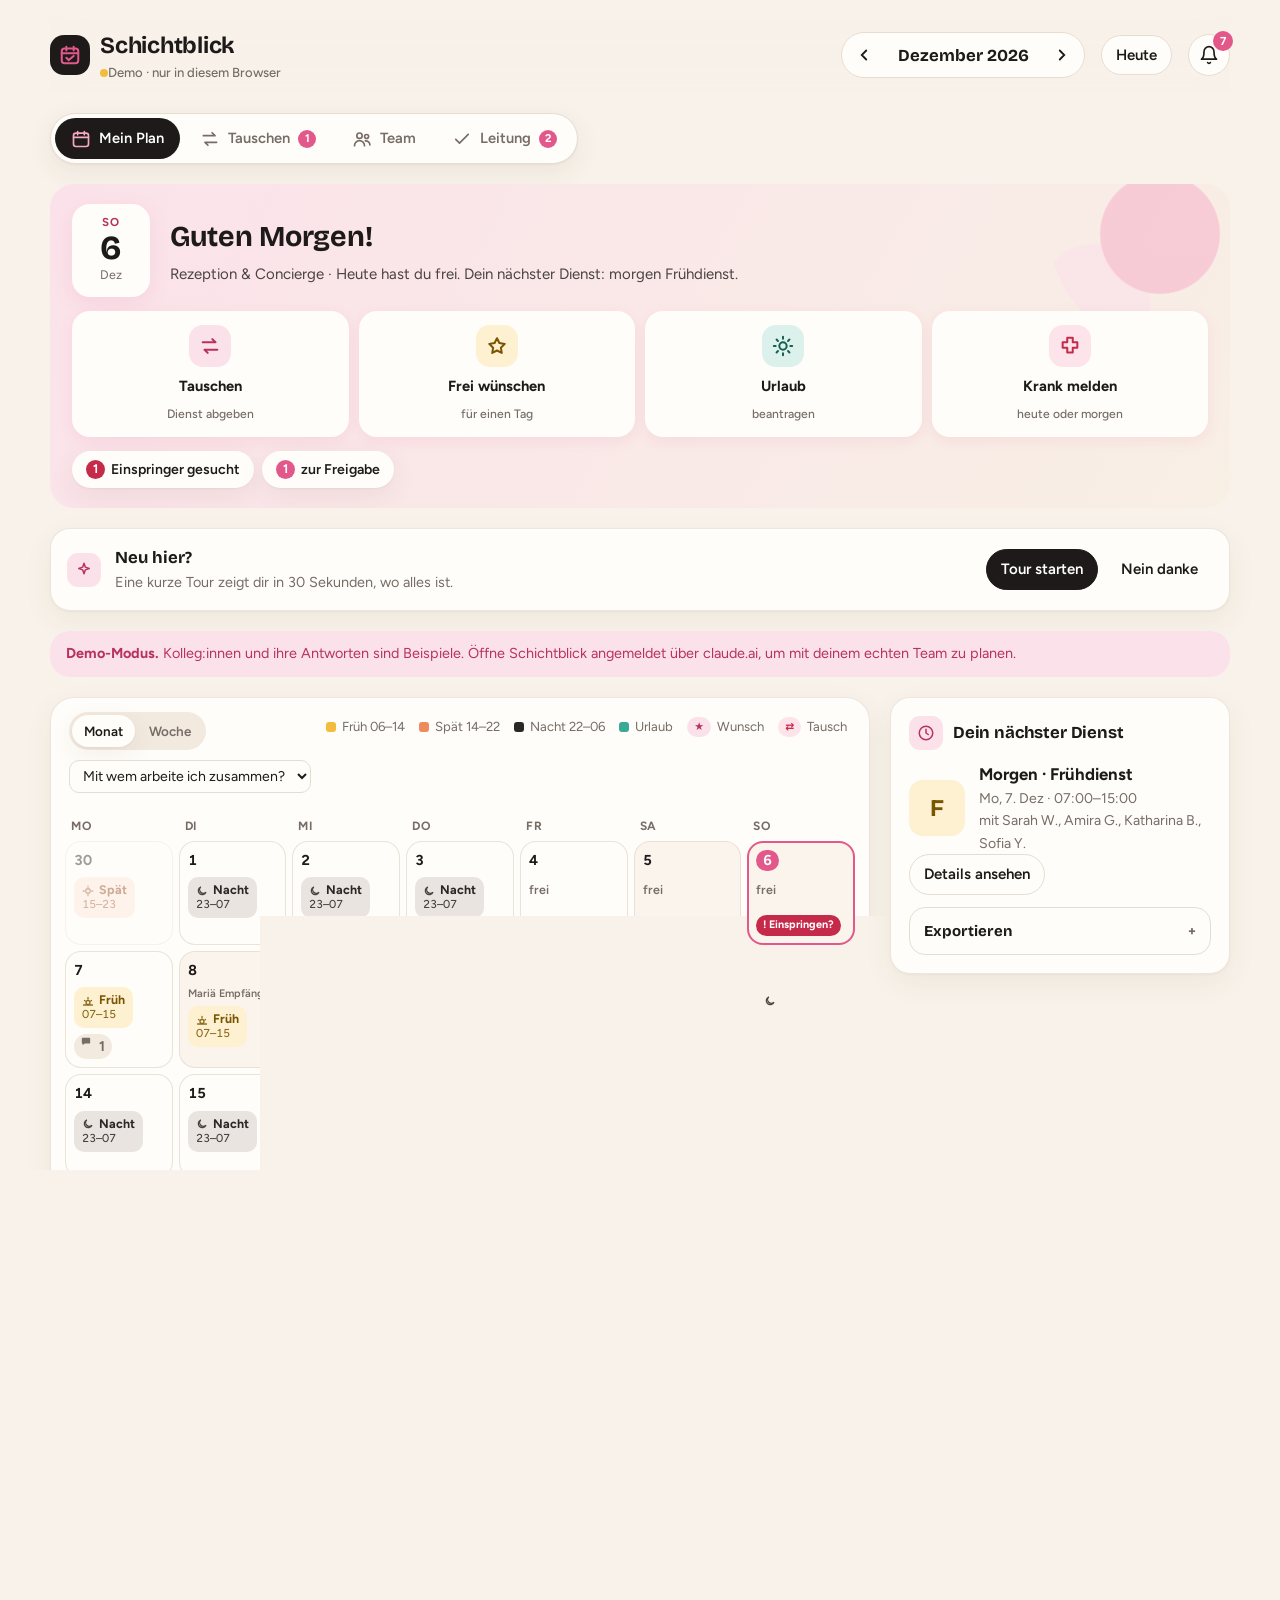
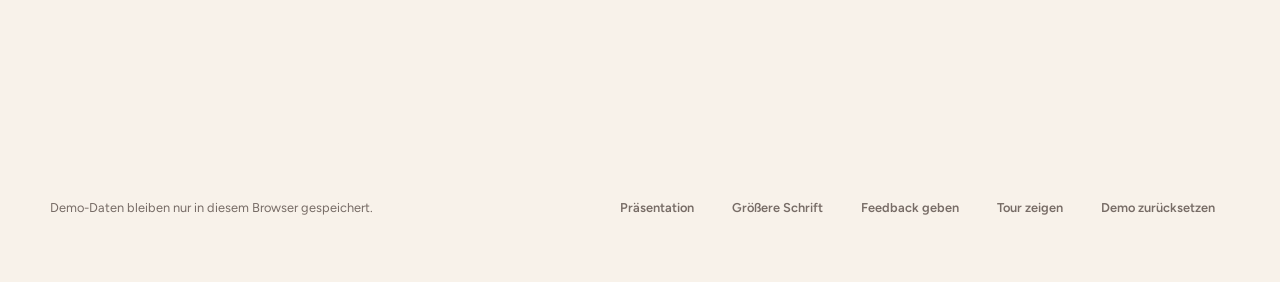
==== commit 5643b044: "Schichtblick: Präsentationsmodus mit QR-Code und Spickzettel für die Live-Demo Co-Authored-By: Claud" ====
--- a/dienstplan/index.html
+++ b/dienstplan/index.html
@@ -482,6 +482,26 @@
 .occday{display:flex;flex-direction:column;gap:3px;font-size:.76rem;color:var(--muted);font-weight:600}
 .occday input{width:100%}
 .occbox{background:var(--surface-2);border-radius:14px;padding:12px}
+/* Präsentations-Startbildschirm */
+.stage{position:fixed;inset:0;z-index:60;background:radial-gradient(1200px 600px at 85% 10%,var(--hello-a),transparent 60%),radial-gradient(900px 500px at 0% 100%,var(--accent-soft),transparent 60%),var(--bg);overflow:auto;
+  padding:max(24px,env(safe-area-inset-top,0px)) max(24px,env(safe-area-inset-right,0px)) max(24px,env(safe-area-inset-bottom,0px)) max(24px,env(safe-area-inset-left,0px));display:grid;place-items:center}
+.stinner{width:min(1100px,100%);display:grid;grid-template-columns:minmax(0,1.25fr) minmax(0,.9fr);gap:48px;align-items:center}
+.stlogo{width:72px;height:72px;border-radius:22px;background:var(--ink);color:#f7a8c4;display:grid;place-items:center;margin-bottom:18px;box-shadow:0 14px 34px rgba(29,26,25,.25)}
+.stkicker{margin:0;text-transform:uppercase;letter-spacing:.14em;font-weight:700;font-size:.85rem;color:var(--accent-ink)}
+.stage h1{font-size:clamp(3rem,7vw,5.4rem);line-height:1;margin:.15em 0 .2em;letter-spacing:-.03em}
+.stsub{font-size:clamp(1.1rem,1.8vw,1.4rem);margin:0 0 26px;max-width:32ch;color:var(--fg);opacity:.85}
+.stfacts{list-style:none;padding:0;margin:0 0 30px;display:grid;grid-template-columns:repeat(2,minmax(0,1fr));gap:12px}
+.stfacts li{background:var(--surface);border-radius:18px;padding:14px 16px;display:flex;flex-direction:column;gap:2px;box-shadow:var(--shadow)}
+.stfacts b{font-family:var(--display);font-size:1.6rem;color:var(--accent-ink);line-height:1.1}
+.stfacts span{font-size:.92rem;color:var(--muted)}
+.stbtn{font-size:1.05rem;padding:14px 24px}
+.stright{display:flex;flex-direction:column;align-items:center;text-align:center;gap:10px}
+.stqr{background:#fff;border-radius:28px;padding:22px;box-shadow:0 24px 60px rgba(90,60,40,.18)}
+.stqr img{display:block;width:min(280px,60vw);height:auto;image-rendering:pixelated}
+.stscan{font-family:var(--display);font-weight:700;font-size:1.35rem;margin:10px 0 0}
+.stnote{margin:0;color:var(--muted);max-width:30ch}
+.sturl{margin:0;font-size:.8rem;color:var(--muted);word-break:break-all;max-width:36ch}
+@media (max-width:820px){.stinner{grid-template-columns:1fr;gap:28px}.stfacts{grid-template-columns:1fr 1fr}}
 .tourinv{display:flex;align-items:center;gap:14px;flex-wrap:wrap;grid-column:1/-1}
 .tourinv>div:nth-child(2){flex:1;min-width:200px}
 .tourinv b{font-family:var(--display);font-size:1.05rem}
@@ -737,7 +757,7 @@
 
   <footer>
     <span id="footNote"></span>
-    <span class="split"><button class="btn ghost" id="fontBtn" aria-pressed="false">Größere Schrift</button><button class="btn ghost" id="fbOpen">Feedback geben</button><button class="btn ghost" id="showIntro">Tour zeigen</button><button class="btn ghost" id="reset" hidden>Demo zurücksetzen</button></span>
+    <span class="split"><button class="btn ghost" id="stOpen" hidden>Präsentation</button><button class="btn ghost" id="fontBtn" aria-pressed="false">Größere Schrift</button><button class="btn ghost" id="fbOpen">Feedback geben</button><button class="btn ghost" id="showIntro">Tour zeigen</button><button class="btn ghost" id="reset" hidden>Demo zurücksetzen</button></span>
   </footer>
 </div>
 
@@ -751,6 +771,29 @@
 </aside>
 <div class="toasts" id="toasts" aria-live="polite"></div>
 <form class="fbbox" id="fbBox" hidden aria-label="Feedback an die Teamleitung"><b style="font-family:var(--display);font-size:1.05rem">Feedback an die Teamleitung</b><p style="margin:0;font-size:.85rem;color:var(--muted)">Was fehlt, was stört, was ist toll? Nur die Teamleitung liest das.</p><textarea id="fbText" maxlength="500" placeholder="Zum Beispiel: Ich hätte gern eine Erinnerung vor der Wunschfrist."></textarea><div class="split"><button class="btn primary" type="submit">Senden</button><button class="btn" type="button" id="fbClose">Abbrechen</button></div></form>
+<section class="stage" id="stage" hidden role="dialog" aria-modal="true" aria-labelledby="stTitle">
+  <div class="stinner">
+    <div class="stleft">
+      <div class="stlogo" aria-hidden="true"><svg width="44" height="44" viewBox="0 0 24 24" fill="none" stroke="currentColor" stroke-width="2.2" stroke-linecap="round"><rect x="3" y="5" width="18" height="16" rx="3"/><path d="M3 10h18M8 3v4M16 3v4"/><path d="M8 15l2.5 2.5L16 13"/></svg></div>
+      <p class="stkicker">Live-Demo · Hotel in Wien</p>
+      <h1 id="stTitle">Schichtblick</h1>
+      <p class="stsub">Die Dienstplan-App, die Tauschen, Einspringen und Urlaub so einfach macht wie eine Nachricht.</p>
+      <ul class="stfacts">
+        <li><b>100</b><span>Mitarbeitende in 8 Abteilungen</span></li>
+        <li><b>4</b><span>Bereiche: Mein Plan, Tauschen, Team, Leitung</span></li>
+        <li><b>11 h</b><span>Ruhezeit automatisch geprüft</span></li>
+        <li><b>%</b><span>Besetzung passt sich der Hotelauslastung an</span></li>
+      </ul>
+      <div class="split"><button class="btn primary stbtn" id="stStart">Live-Demo starten</button><button class="btn" id="stClose">Schließen</button></div>
+    </div>
+    <div class="stright">
+      <div class="stqr"><img id="stQr" alt="QR-Code zur Demo" width="280" height="280"></div>
+      <p class="stscan">Scan mich und probier's selbst aus</p>
+      <p class="stnote">Du bist die Hoteldirektion eines Beispiel-Hotels. Alles, was du änderst, bleibt auf deinem Handy.</p>
+      <p class="sturl" id="stUrl"></p>
+    </div>
+  </div>
+</section>
 <div class="confirm" id="confirmBox" hidden role="dialog" aria-modal="true" aria-labelledby="cTitle"><div class="cbox"><h3 id="cTitle"></h3><div id="cText"></div><div class="split"><button class="btn primary" id="cOk">Ja</button><button class="btn" id="cNo">Zurück</button></div></div></div>
 <div class="tour" id="tour" hidden><div class="tring" id="tRing"></div><div class="tcard" id="tCard" role="dialog" aria-live="polite"><small id="tStep"></small><p id="tText"></p><div class="split"><button class="btn primary" id="tNext">Weiter</button><button class="btn ghost" id="tSkip">Überspringen</button></div></div></div>
 <div class="copybox" id="copybox" hidden role="dialog" aria-label="Text zum Kopieren"><b>Text markieren und kopieren</b><textarea id="copyText" readonly></textarea><div class="split"><button class="btn" id="copyClose">Schließen</button></div></div>
@@ -1922,6 +1965,19 @@
 }
 $("askSuggest").addEventListener("click",e=>{const b=e.target.closest("button");if(b)ask(b.textContent)});
 
+const QR_GH="[data-uri]";
+const QR_CL="[data-uri]";
+const DEMO_URL="https://claude.ai/artifact/JtnW7buAfU3McZEChuAYqp";
+function stageTarget(){if(/github\.io$/.test(location.hostname))return{url:"https://shg9d54y9j-langw.github.io/MTG/dienstplan/demo.html",img:QR_GH};
+  if(window.claude)return{url:DEMO_URL,img:QR_CL};return{url:"https://shg9d54y9j-langw.github.io/MTG/dienstplan/demo.html",img:QR_GH}}
+function openStage(){const t=stageTarget();$("stQr").src=t.img;$("stUrl").textContent=t.url.replace(/^https:\/\//,"");$("stage").hidden=false;setTimeout(()=>$("stStart").focus(),50)}
+function closeStage(){$("stage").hidden=true}
+$("stOpen").onclick=openStage;$("stClose").onclick=closeStage;
+$("stStart").onclick=()=>{if(mode==="demo"){store.set(DEMO_KEY,"");demoSeed();demoSave();evKnown=null}
+  view=new Date(today.getFullYear(),today.getMonth(),1);weekStart=mondayOf(today);calView="month";store.set(VIEW_KEY,"month");teamDept="";store.set(TEAMDEPT_KEY,"");
+  closeStage();$("intro").hidden=true;store.set(INTRO_KEY,"1");setTab("plan",true);changed();window.scrollTo({top:0})};
+window.addEventListener("hashchange",()=>{if(location.hash==="#praesentation")openStage()});
+
 /* ---------- Bereiche ---------- */
 const TAB_KEY="schichtblick-tab";
 let curTab=store.get(TAB_KEY)||"plan";
@@ -2100,6 +2156,7 @@
 }
 window.addEventListener("hashchange",handleHash);
 document.addEventListener("keydown",e=>{
+  if(!$("stage").hidden){if(e.key==="Escape"){closeStage();e.preventDefault()}return}
   if((e.key==="ArrowLeft"||e.key==="ArrowRight")&&!e.altKey&&!e.ctrlKey&&!e.metaKey&&!openDay&&tourIdx<0&&$("confirmBox").hidden&&!/INPUT|SELECT|TEXTAREA/.test((document.activeElement||{}).tagName||"")&&(curTab==="plan"||curTab==="team")){stepCal(e.key==="ArrowLeft"?-1:1);return}
   if(e.key==="Escape"&&tourIdx>=0){endTour();return}if(e.key==="Escape"&&pickMode){pickMode=null;renderPick();return}if(e.key==="Escape"){if(!$("fbBox").hidden){$("fbBox").hidden=true;return}if(!$("copybox").hidden){$("copybox").hidden=true;return}if(!$("notif").hidden)closeNotif();else if(openDay)closeDrawer()}});
 $("reset").onclick=()=>{store.set(DEMO_KEY,"");demoSeed();demoSave();evKnown=null;view=new Date(today.getFullYear(),today.getMonth(),1);changed();toast("Demo-Daten wiederhergestellt.")};
@@ -2112,7 +2169,7 @@
 
 /* ---------- Start ---------- */
 let loaded=false;
-function startDemo(){mode="demo";me="me";isLead=true;canWrite=true;setTab(curTab,true);DEMO_TEAM.forEach((p,i)=>names["d"+i]=p.name);demoLoad();lastSeen=+(store.get(SEEN_KEY())||0);loaded=true;loadedAt=Date.now();renderBanner();changed();handleHash()}
+function startDemo(){mode="demo";me="me";isLead=true;canWrite=true;setTab(curTab,true);$("stOpen").hidden=false;if(location.hash==="#praesentation")setTimeout(openStage,0);DEMO_TEAM.forEach((p,i)=>names["d"+i]=p.name);demoLoad();lastSeen=+(store.get(SEEN_KEY())||0);loaded=true;loadedAt=Date.now();renderBanner();changed();handleHash()}
 
 async function startLive(){
   mode="live";lastSeen=+(store.get(SEEN_KEY())||0);
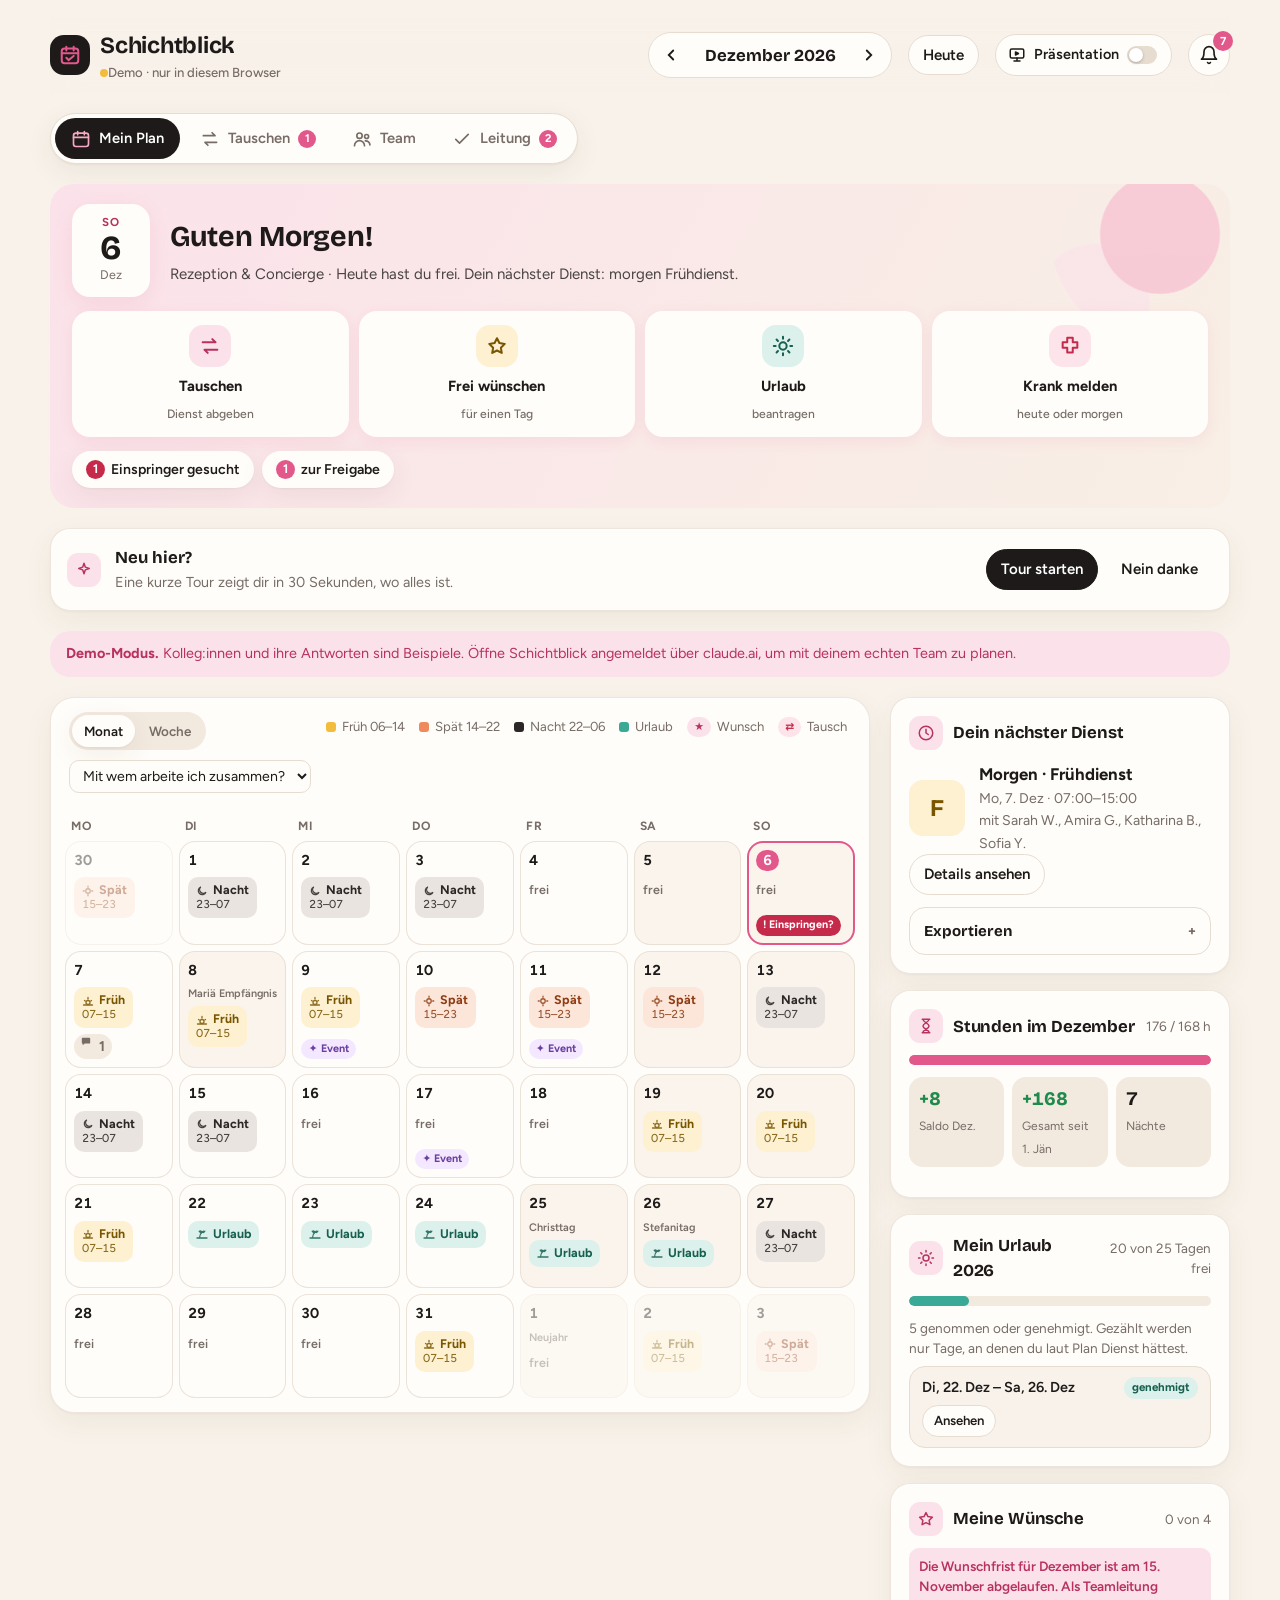
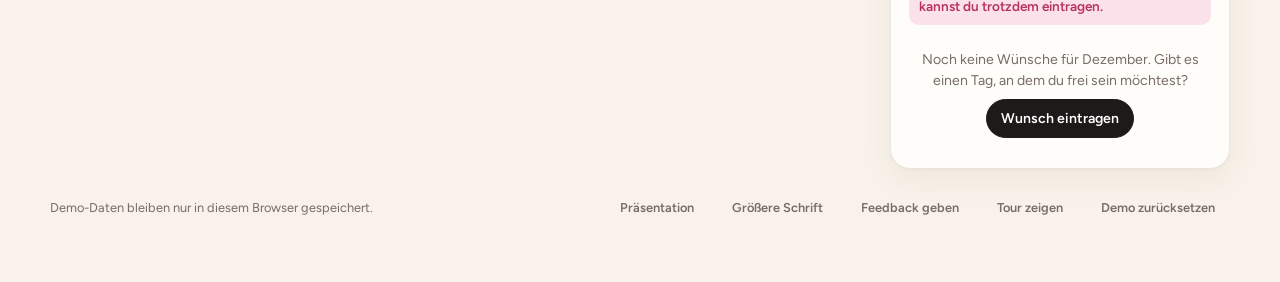
==== commit 01014acb: "Schichtblick: Schalter zum Ein- und Ausschalten der Präsentation Co-Authored-By: Claude Opus 5.5 <no" ====
--- a/dienstplan/index.html
+++ b/dienstplan/index.html
@@ -483,6 +483,17 @@
 .occday input{width:100%}
 .occbox{background:var(--surface-2);border-radius:14px;padding:12px}
 /* Präsentations-Startbildschirm */
+.stswitch{display:inline-flex;align-items:center;gap:8px;height:42px;padding:0 14px 0 12px;border-radius:999px;border:1px solid var(--line);background:var(--surface);color:var(--fg);font:inherit;font-weight:600;font-size:.9rem;cursor:pointer;position:relative}
+.stswitch:hover{background:var(--surface-2)}
+.stswitch .stdot{width:30px;height:18px;border-radius:999px;background:var(--line);position:relative;transition:background .2s;flex:none}
+.stswitch .stdot::after{content:"";position:absolute;top:2px;left:2px;width:14px;height:14px;border-radius:50%;background:#fff;box-shadow:0 1px 3px rgba(0,0,0,.25);transition:transform .2s}
+.stswitch[aria-pressed="true"]{background:var(--ink);color:#fff;border-color:var(--ink)}
+.stswitch[aria-pressed="true"] .stdot{background:var(--accent)}
+.stswitch[aria-pressed="true"] .stdot::after{transform:translateX(12px)}
+@media (max-width:640px){.stswitch .sttxt{display:none}.stswitch{padding:0 10px}.top .stswitch{order:1}}
+@media (max-width:480px){.top .stswitch{display:none!important}}
+.stoff{position:fixed;top:calc(16px + env(safe-area-inset-top,0px));right:max(16px,env(safe-area-inset-right,0px));z-index:61;border:0;border-radius:999px;background:var(--ink);color:#fff;font:inherit;font-weight:700;font-size:.92rem;padding:10px 16px;cursor:pointer;box-shadow:0 8px 24px rgba(0,0,0,.2)}
+.stoff span{color:#f7a8c4;margin-left:4px}
 .stage{position:fixed;inset:0;z-index:60;background:radial-gradient(1200px 600px at 85% 10%,var(--hello-a),transparent 60%),radial-gradient(900px 500px at 0% 100%,var(--accent-soft),transparent 60%),var(--bg);overflow:auto;
   padding:max(24px,env(safe-area-inset-top,0px)) max(24px,env(safe-area-inset-right,0px)) max(24px,env(safe-area-inset-bottom,0px)) max(24px,env(safe-area-inset-left,0px));display:grid;place-items:center}
 .stinner{width:min(1100px,100%);display:grid;grid-template-columns:minmax(0,1.25fr) minmax(0,.9fr);gap:48px;align-items:center}
@@ -563,6 +574,7 @@
       <button id="next" aria-label="Nächster Monat"><svg width="18" height="18" viewBox="0 0 24 24" fill="none" stroke="currentColor" stroke-width="2.4" stroke-linecap="round"><path d="M9 18l6-6-6-6"/></svg></button>
     </div>
     <button class="btn" id="todayBtn">Heute</button>
+    <button class="stswitch" id="stToggle" hidden aria-pressed="false" title="Präsentation ein- oder ausschalten (Taste P)"><svg width="18" height="18" viewBox="0 0 24 24" fill="none" stroke="currentColor" stroke-width="2" stroke-linecap="round" stroke-linejoin="round"><rect x="3" y="4" width="18" height="12" rx="2"/><path d="M12 16v4M8 20h8"/><path d="M10 8l4 2-4 2z" fill="currentColor"/></svg><span class="sttxt">Präsentation</span><span class="stdot" aria-hidden="true"></span></button>
     <div class="bellwrap">
       <button class="bell" id="bell" aria-label="Benachrichtigungen" aria-expanded="false"><svg width="20" height="20" viewBox="0 0 24 24" fill="none" stroke="currentColor" stroke-width="2" stroke-linecap="round" stroke-linejoin="round"><path d="M6 8a6 6 0 1 1 12 0c0 7 3 9 3 9H3s3-2 3-9"/><path d="M10.3 21a1.9 1.9 0 0 0 3.4 0"/></svg><span class="count" id="bellCount" hidden></span></button>
       <div class="notif" id="notif" hidden role="region" aria-label="Benachrichtigungen"></div>
@@ -772,6 +784,7 @@
 <div class="toasts" id="toasts" aria-live="polite"></div>
 <form class="fbbox" id="fbBox" hidden aria-label="Feedback an die Teamleitung"><b style="font-family:var(--display);font-size:1.05rem">Feedback an die Teamleitung</b><p style="margin:0;font-size:.85rem;color:var(--muted)">Was fehlt, was stört, was ist toll? Nur die Teamleitung liest das.</p><textarea id="fbText" maxlength="500" placeholder="Zum Beispiel: Ich hätte gern eine Erinnerung vor der Wunschfrist."></textarea><div class="split"><button class="btn primary" type="submit">Senden</button><button class="btn" type="button" id="fbClose">Abbrechen</button></div></form>
 <section class="stage" id="stage" hidden role="dialog" aria-modal="true" aria-labelledby="stTitle">
+  <button class="stoff" id="stOff" title="Präsentation ausschalten (Taste P)">Präsentation aus <span aria-hidden="true">✕</span></button>
   <div class="stinner">
     <div class="stleft">
       <div class="stlogo" aria-hidden="true"><svg width="44" height="44" viewBox="0 0 24 24" fill="none" stroke="currentColor" stroke-width="2.2" stroke-linecap="round"><rect x="3" y="5" width="18" height="16" rx="3"/><path d="M3 10h18M8 3v4M16 3v4"/><path d="M8 15l2.5 2.5L16 13"/></svg></div>
@@ -1970,9 +1983,10 @@
 const DEMO_URL="https://claude.ai/artifact/JtnW7buAfU3McZEChuAYqp";
 function stageTarget(){if(/github\.io$/.test(location.hostname))return{url:"https://shg9d54y9j-langw.github.io/MTG/dienstplan/demo.html",img:QR_GH};
   if(window.claude)return{url:DEMO_URL,img:QR_CL};return{url:"https://shg9d54y9j-langw.github.io/MTG/dienstplan/demo.html",img:QR_GH}}
-function openStage(){const t=stageTarget();$("stQr").src=t.img;$("stUrl").textContent=t.url.replace(/^https:\/\//,"");$("stage").hidden=false;setTimeout(()=>$("stStart").focus(),50)}
-function closeStage(){$("stage").hidden=true}
-$("stOpen").onclick=openStage;$("stClose").onclick=closeStage;
+function openStage(){const t=stageTarget();$("stQr").src=t.img;$("stUrl").textContent=t.url.replace(/^https:\/\//,"");$("stage").hidden=false;$("stToggle").setAttribute("aria-pressed","true");setTimeout(()=>$("stStart").focus(),50)}
+function closeStage(){$("stage").hidden=true;$("stToggle").setAttribute("aria-pressed","false")}
+const toggleStage=()=>$("stage").hidden?openStage():closeStage();
+$("stOpen").onclick=openStage;$("stClose").onclick=closeStage;$("stOff").onclick=closeStage;$("stToggle").onclick=toggleStage;
 $("stStart").onclick=()=>{if(mode==="demo"){store.set(DEMO_KEY,"");demoSeed();demoSave();evKnown=null}
   view=new Date(today.getFullYear(),today.getMonth(),1);weekStart=mondayOf(today);calView="month";store.set(VIEW_KEY,"month");teamDept="";store.set(TEAMDEPT_KEY,"");
   closeStage();$("intro").hidden=true;store.set(INTRO_KEY,"1");setTab("plan",true);changed();window.scrollTo({top:0})};
@@ -2156,6 +2170,7 @@
 }
 window.addEventListener("hashchange",handleHash);
 document.addEventListener("keydown",e=>{
+  if((e.key==="p"||e.key==="P")&&!e.ctrlKey&&!e.metaKey&&!e.altKey&&!$("stToggle").hidden&&!/INPUT|SELECT|TEXTAREA/.test((document.activeElement||{}).tagName||"")){toggleStage();e.preventDefault();return}
   if(!$("stage").hidden){if(e.key==="Escape"){closeStage();e.preventDefault()}return}
   if((e.key==="ArrowLeft"||e.key==="ArrowRight")&&!e.altKey&&!e.ctrlKey&&!e.metaKey&&!openDay&&tourIdx<0&&$("confirmBox").hidden&&!/INPUT|SELECT|TEXTAREA/.test((document.activeElement||{}).tagName||"")&&(curTab==="plan"||curTab==="team")){stepCal(e.key==="ArrowLeft"?-1:1);return}
   if(e.key==="Escape"&&tourIdx>=0){endTour();return}if(e.key==="Escape"&&pickMode){pickMode=null;renderPick();return}if(e.key==="Escape"){if(!$("fbBox").hidden){$("fbBox").hidden=true;return}if(!$("copybox").hidden){$("copybox").hidden=true;return}if(!$("notif").hidden)closeNotif();else if(openDay)closeDrawer()}});
@@ -2169,7 +2184,7 @@
 
 /* ---------- Start ---------- */
 let loaded=false;
-function startDemo(){mode="demo";me="me";isLead=true;canWrite=true;setTab(curTab,true);$("stOpen").hidden=false;if(location.hash==="#praesentation")setTimeout(openStage,0);DEMO_TEAM.forEach((p,i)=>names["d"+i]=p.name);demoLoad();lastSeen=+(store.get(SEEN_KEY())||0);loaded=true;loadedAt=Date.now();renderBanner();changed();handleHash()}
+function startDemo(){mode="demo";me="me";isLead=true;canWrite=true;setTab(curTab,true);$("stOpen").hidden=false;$("stToggle").hidden=false;if(location.hash==="#praesentation")setTimeout(openStage,0);DEMO_TEAM.forEach((p,i)=>names["d"+i]=p.name);demoLoad();lastSeen=+(store.get(SEEN_KEY())||0);loaded=true;loadedAt=Date.now();renderBanner();changed();handleHash()}
 
 async function startLive(){
   mode="live";lastSeen=+(store.get(SEEN_KEY())||0);
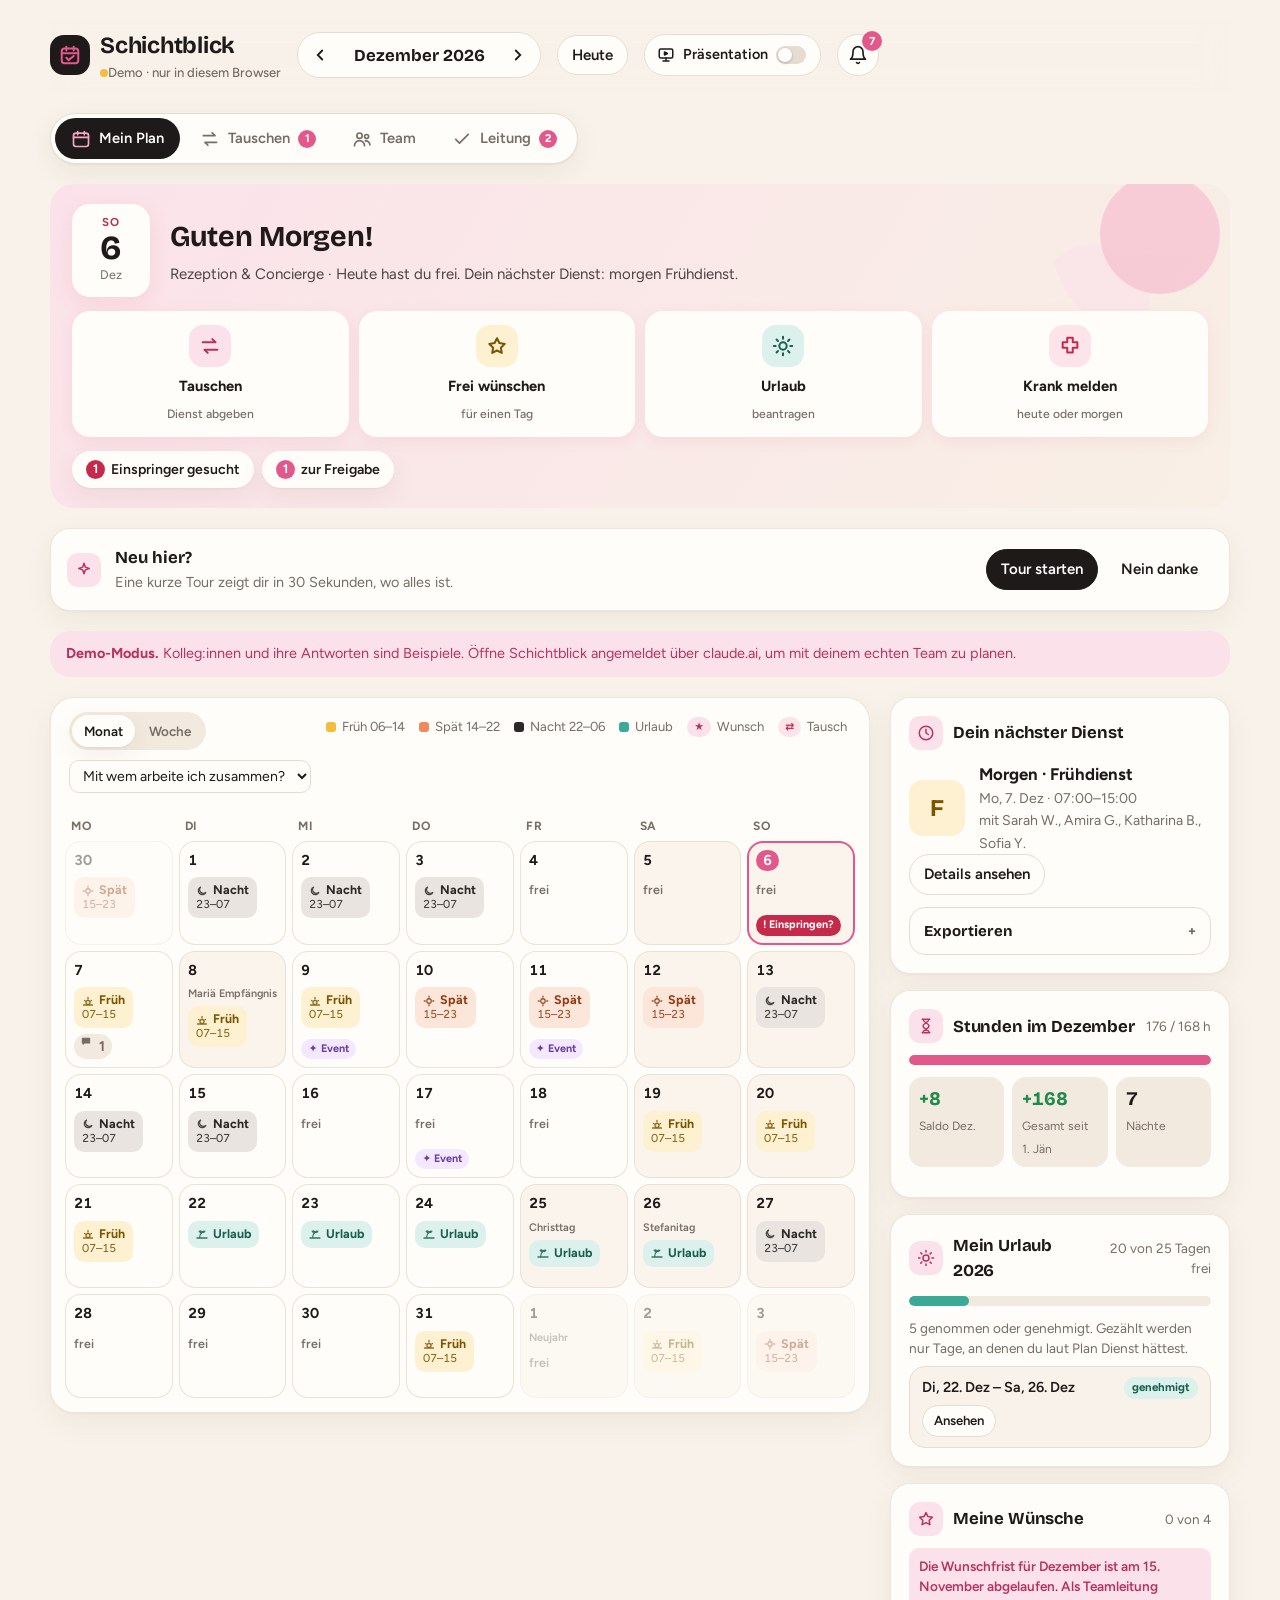
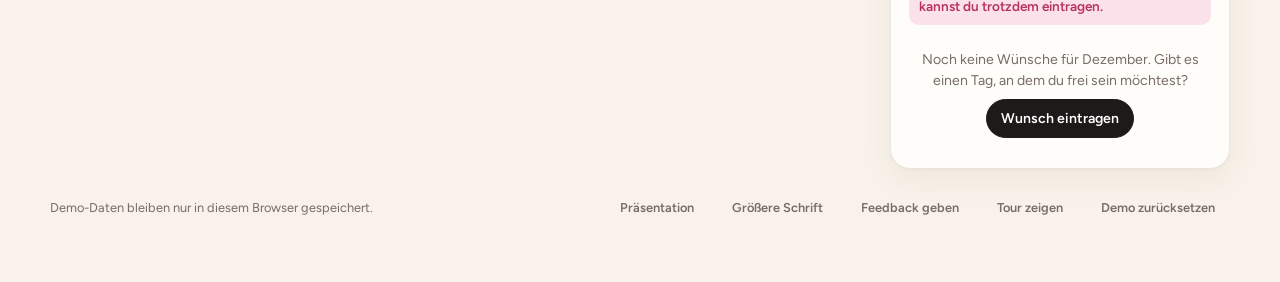
==== commit 674fd5b6: "Schichtblick: Unternehmensvorstellung The Rosé über das Logo, mit Imagefilm-Bereich und Bildergaleri" ====
--- a/dienstplan/index.html
+++ b/dienstplan/index.html
@@ -483,6 +483,68 @@
 .occday input{width:100%}
 .occbox{background:var(--surface-2);border-radius:14px;padding:12px}
 /* Präsentations-Startbildschirm */
+/* Klickbares Logo */
+.brandlink{cursor:pointer;border-radius:16px;padding:4px 10px 4px 4px;margin:-4px -10px -4px -4px;transition:background .15s}
+.brandlink:hover{background:var(--surface-2)}
+.brandlink:hover .logo{transform:rotate(-6deg)}
+.brandlink .logo{transition:transform .2s}
+#stLogo{cursor:pointer}
+/* Unternehmensvorstellung The Rosé */
+.hotel{position:fixed;inset:0;z-index:70;background:var(--bg);overflow-y:auto;overscroll-behavior:contain;-webkit-overflow-scrolling:touch;animation:htin .35s cubic-bezier(.2,.7,.2,1)}
+@keyframes htin{from{transform:translateY(14px)}to{transform:none}}
+.htbar{position:sticky;top:0;z-index:2;display:flex;align-items:center;justify-content:space-between;gap:12px;background:var(--glass);-webkit-backdrop-filter:blur(14px);backdrop-filter:blur(14px);border-bottom:1px solid var(--line);
+  padding:calc(12px + env(safe-area-inset-top,0px)) max(16px,env(safe-area-inset-right,0px)) 12px max(16px,env(safe-area-inset-left,0px))}
+.htbrand{display:flex;align-items:center;gap:10px}
+.htbrand b{display:block;font-family:var(--display);font-size:1.15rem;line-height:1.1}
+.htbrand small{color:var(--muted);font-size:.8rem}
+.htmark{width:38px;height:38px;border-radius:12px;background:linear-gradient(135deg,#f7b6cb,var(--accent));color:#fff;font-family:var(--display);font-weight:700;font-size:1.25rem;display:grid;place-items:center}
+.htclose{border:0;border-radius:999px;background:var(--ink);color:#fff;font:inherit;font-weight:700;font-size:.95rem;padding:11px 18px;cursor:pointer;box-shadow:0 8px 22px rgba(29,26,25,.18)}
+.htclose span{color:#f7a8c4;margin-left:4px}
+.htwrap{max-width:1080px;margin:0 auto;display:flex;flex-direction:column;gap:28px;padding:24px max(16px,env(safe-area-inset-right,0px)) calc(48px + env(safe-area-inset-bottom,0px)) max(16px,env(safe-area-inset-left,0px))}
+.htvideo{position:relative;border-radius:var(--r);overflow:hidden;aspect-ratio:16/9;max-height:72vh;width:100%;max-width:100%;
+  background:radial-gradient(900px 500px at 80% 0%,#f7c9d8,transparent 60%),radial-gradient(700px 500px at 0% 100%,#efd9c5,transparent 60%),linear-gradient(135deg,#f3e3d6,#f6d5df);box-shadow:0 24px 60px rgba(90,60,40,.16)}
+.htvideo video{position:absolute;inset:0;width:100%;height:100%;object-fit:cover;filter:saturate(.85) sepia(.14)}
+.htcover{position:absolute;inset:0;display:flex;flex-direction:column;justify-content:flex-end;padding:clamp(18px,4vw,40px);background:linear-gradient(180deg,rgba(29,26,25,0) 35%,rgba(60,30,40,.55) 100%);transition:opacity .3s}
+.htvideo.playing .htcover{opacity:0;pointer-events:none}
+.htplay{position:absolute;top:50%;left:50%;transform:translate(-50%,-50%);width:78px;height:78px;border-radius:50%;border:0;background:rgba(255,253,249,.92);color:var(--accent-ink);display:grid;place-items:center;cursor:pointer;box-shadow:0 12px 30px rgba(0,0,0,.2);transition:transform .15s}
+.htplay:hover{transform:translate(-50%,-50%) scale(1.06)}
+.htplay svg{margin-left:4px}
+.htkicker{margin:0 0 6px;color:#fbe2ea;text-transform:uppercase;letter-spacing:.14em;font-weight:700;font-size:.78rem}
+.hthero h1{color:#fff;font-size:clamp(1.7rem,4.4vw,3.2rem);line-height:1.05;max-width:20ch;text-shadow:0 2px 20px rgba(0,0,0,.18)}
+.htvnote{position:absolute;left:12px;right:12px;bottom:12px;margin:0;background:rgba(255,253,249,.92);color:var(--fg);border-radius:12px;padding:8px 12px;font-size:.82rem}
+.htvnote code{background:var(--accent-soft);color:var(--accent-ink);border-radius:6px;padding:1px 5px}
+.htlead{font-size:clamp(1.1rem,2vw,1.35rem);line-height:1.6;max-width:62ch;margin:0;color:var(--fg)}
+.htfacts{list-style:none;margin:0;padding:0;display:grid;grid-template-columns:repeat(4,minmax(0,1fr));gap:12px}
+.htfacts li{background:var(--surface);border-radius:var(--r);padding:16px 18px;box-shadow:var(--shadow);display:flex;flex-direction:column}
+.htfacts b{font-family:var(--display);font-size:1.7rem;color:var(--accent-ink);line-height:1.1}
+.htfacts span{color:var(--muted);font-size:.9rem}
+.htsec{background:var(--surface);border-radius:var(--r);padding:clamp(20px,4vw,36px);box-shadow:var(--shadow);display:flex;flex-direction:column;gap:10px}
+.htnum{margin:0;font-family:var(--display);font-weight:700;color:var(--accent);font-size:.95rem;letter-spacing:.1em}
+.htsec h2{font-size:clamp(1.4rem,3vw,2rem)}
+.htsec p{margin:0;font-size:1.03rem;line-height:1.7;max-width:68ch}
+.htgrid{display:grid;gap:14px}
+.htgrid.g3{grid-template-columns:1.2fr 1fr;grid-template-rows:repeat(2,minmax(160px,1fr))}
+.htgrid.g3 .tall{grid-row:span 2}
+.htgrid.g4{grid-template-columns:repeat(2,minmax(0,1fr))}
+.htgrid.g4 .wide{grid-column:1/-1;aspect-ratio:21/9}
+.htgrid.g2{grid-template-columns:repeat(2,minmax(0,1fr))}
+.hm{position:relative;margin:0;border-radius:var(--r);overflow:hidden;min-height:180px;aspect-ratio:4/3;max-width:100%;
+  background:radial-gradient(400px 260px at 75% 15%,#f7c9d8,transparent 65%),radial-gradient(380px 260px at 10% 95%,#ead7c4,transparent 65%),linear-gradient(135deg,#f4e6da,#f8dbe4);box-shadow:var(--shadow)}
+.htgrid.g3 .hm{aspect-ratio:auto}
+.hm img{position:absolute;inset:0;width:100%;height:100%;object-fit:cover;filter:saturate(.85) sepia(.14) brightness(1.03);transition:transform .6s ease}
+.hm::after{content:"";position:absolute;inset:0;background:linear-gradient(180deg,rgba(247,182,203,.10),rgba(29,26,25,.35));pointer-events:none}
+.hm:hover img{transform:scale(1.04)}
+.hm figcaption{position:absolute;left:14px;bottom:12px;z-index:1;color:#fff;font-weight:600;font-size:.92rem;text-shadow:0 1px 10px rgba(0,0,0,.3)}
+.hm.noimg img{display:none}
+.hm.noimg::after{background:none}
+.hm.noimg figcaption{color:var(--accent-ink);text-shadow:none;font-family:var(--display);font-size:1.05rem}
+.htdepts{list-style:none;margin:6px 0 0;padding:0;display:flex;flex-wrap:wrap;gap:8px}
+.htdepts li{background:var(--accent-soft);color:var(--accent-ink);border-radius:999px;padding:6px 12px;font-weight:600;font-size:.88rem}
+.htfoot{display:flex;flex-direction:column;align-items:center;gap:10px;text-align:center;padding-top:8px}
+.htfoot p{margin:0}
+.htcredit{color:var(--muted);font-size:.8rem}
+@media (max-width:760px){.htfacts{grid-template-columns:repeat(2,minmax(0,1fr))}.htgrid.g3,.htgrid.g4,.htgrid.g2{grid-template-columns:1fr;grid-template-rows:none}.htgrid.g3 .tall{grid-row:auto;aspect-ratio:4/3}.htgrid.g3 .hm{aspect-ratio:4/3}.htgrid.g4 .wide{aspect-ratio:4/3}.htvideo{aspect-ratio:4/5;max-height:70vh}}
+@media (prefers-reduced-motion:reduce){.hotel{animation:none}.hm img{transition:none}}
 .stswitch{display:inline-flex;align-items:center;gap:8px;height:42px;padding:0 14px 0 12px;border-radius:999px;border:1px solid var(--line);background:var(--surface);color:var(--fg);font:inherit;font-weight:600;font-size:.9rem;cursor:pointer;position:relative}
 .stswitch:hover{background:var(--surface-2)}
 .stswitch .stdot{width:30px;height:18px;border-radius:999px;background:var(--line);position:relative;transition:background .2s;flex:none}
@@ -564,7 +626,7 @@
 
 <div class="wrap">
   <header class="top">
-    <div class="brand">
+    <div class="brand brandlink" id="brandBtn" role="button" tabindex="0" aria-haspopup="dialog" aria-controls="hotel" title="Über das Hotel The Rosé" aria-label="Schichtblick, Unternehmensvorstellung The Rosé öffnen">
       <div class="logo" aria-hidden="true"><svg width="22" height="22" viewBox="0 0 24 24" fill="none" stroke="currentColor" stroke-width="2.2" stroke-linecap="round"><rect x="3" y="5" width="18" height="16" rx="3"/><path d="M3 10h18M8 3v4M16 3v4"/><path d="M8 15l2.5 2.5L16 13"/></svg></div>
       <div><h1>Schichtblick</h1><small class="status" id="status"><i></i><span>Verbinde …</span></small></div>
     </div>
@@ -783,11 +845,81 @@
 </aside>
 <div class="toasts" id="toasts" aria-live="polite"></div>
 <form class="fbbox" id="fbBox" hidden aria-label="Feedback an die Teamleitung"><b style="font-family:var(--display);font-size:1.05rem">Feedback an die Teamleitung</b><p style="margin:0;font-size:.85rem;color:var(--muted)">Was fehlt, was stört, was ist toll? Nur die Teamleitung liest das.</p><textarea id="fbText" maxlength="500" placeholder="Zum Beispiel: Ich hätte gern eine Erinnerung vor der Wunschfrist."></textarea><div class="split"><button class="btn primary" type="submit">Senden</button><button class="btn" type="button" id="fbClose">Abbrechen</button></div></form>
+<section class="hotel" id="hotel" hidden role="dialog" aria-modal="true" aria-labelledby="htTitle">
+  <div class="htbar">
+    <div class="htbrand"><span class="htmark" aria-hidden="true">R</span><span><b>The Rosé</b><small>Lifestyle &amp; Event Hotel · Wien</small></span></div>
+    <button class="htclose" id="htClose" type="button">Schließen <span aria-hidden="true">✕</span></button>
+  </div>
+  <div class="htwrap">
+    <header class="hthero">
+      <div class="htvideo" id="htVideoBox">
+        <video id="htVideo" playsinline muted loop preload="metadata" poster="https://images.unsplash.com/photo-1590490360182-c33d57733427?auto=format&fit=crop&w=1800&q=80" aria-label="Imagefilm des Hotels The Rosé">
+          <source src="media/the-rose-film.mp4" type="video/mp4">
+        </video>
+        <div class="htcover">
+          <button class="htplay" id="htPlay" type="button" aria-label="Imagefilm abspielen"><svg width="30" height="30" viewBox="0 0 24 24" fill="currentColor"><path d="M8 5.5v13l11-6.5z"/></svg></button>
+          <div class="htherotext">
+            <p class="htkicker">4-Sterne-Superior · Lifestyle &amp; Event Hotel</p>
+            <h1 id="htTitle">Willkommen im The Rosé – Lifestyle &amp; Event Hotel</h1>
+          </div>
+        </div>
+        <p class="htvnote" id="htVnote" hidden>Hier läuft euer Imagefilm. Legt dazu die Datei <code>media/the-rose-film.mp4</code> neben die App.</p>
+      </div>
+    </header>
+
+    <p class="htlead">Treten Sie ein in eine Welt, in der sich zeitgeistiges Design und herzliche Gastfreundschaft zu einem einzigartigen Erlebnis verbinden. Das The Rosé ist mehr als nur ein 4-Sterne-Superior-Hotel – es ist ein Ort der Begegnung, des Genusses und der besonderen Momente.</p>
+
+    <ul class="htfacts" aria-label="Das Hotel in Zahlen">
+      <li><b>4★</b><span>Superior</span></li>
+      <li><b>8</b><span>Abteilungen</span></li>
+      <li><b>~100</b><span>Mitarbeitende</span></li>
+      <li><b>Wien</b><span>Lifestyle &amp; Events</span></li>
+    </ul>
+
+    <article class="htsec">
+      <h2>1. Unsere Philosophie: Casual Luxury &amp; Ästhetik</h2>
+      <p>Wir glauben, dass wahrer Luxus nicht steif, sondern unbeschwert, nahbar und authentisch sein sollte. Unter dem Leitsatz „Casual Luxury“ haben wir einen Rückzugsort geschaffen, der höchste Qualitätsansprüche mit einer wunderbar entspannten Atmosphäre vereint. Lichtdurchflutete Räume, natürliche Materialien in warmen Sand- und Beigetönen sowie stilvolle Akzente in sanftem Rosé und Puderpink schaffen eine harmonische Ästhetik.</p>
+    </article>
+    <div class="htgrid g3">
+      <figure class="hm tall"><img src="https://images.unsplash.com/photo-1618773928121-c32242e63f39?auto=format&fit=crop&w=1200&q=80" alt="Lichtdurchflutetes Hotelzimmer in Sand- und Beigetönen" loading="lazy" onerror="this.closest('figure').classList.add('noimg')"><figcaption>Wohlfühlzimmer in Sand &amp; Beige</figcaption></figure>
+      <figure class="hm "><img src="https://images.unsplash.com/photo-1616486338812-3dadae4b4ace?auto=format&fit=crop&w=1200&q=80" alt="Lounge mit natürlichen Materialien und warmen Farben" loading="lazy" onerror="this.closest('figure').classList.add('noimg')"><figcaption>Lounge &amp; Lobby</figcaption></figure>
+      <figure class="hm "><img src="https://images.unsplash.com/photo-1600210492486-724fe5c67fb0?auto=format&fit=crop&w=1200&q=80" alt="Stilvolle Details in Rosé und Puderpink" loading="lazy" onerror="this.closest('figure').classList.add('noimg')"><figcaption>Akzente in Rosé &amp; Puderpink</figcaption></figure>
+    </div>
+
+    <article class="htsec">
+      <h2>2. Events &amp; Kulinarik: Raum für große Momente</h2>
+      <p>Als erstklassiges Event-Hotel haben wir uns ganz auf exklusive Hochzeiten und professionelle, inspirierende Seminare spezialisiert. Von der romantischen, freien Trauung in unserem lichtdurchfluteten Festsaal bis hin zum kreativen Business-Offsite in modernst ausgestatteten Meetingräumen – wir bieten den maßgeschneiderten Rahmen für jeden Anlass. Unser hauseigenes „Casual Fine Dining“-Konzept verbindet dabei regionale Spitzenprodukte mit internationalen Einflüssen.</p>
+    </article>
+    <div class="htgrid g4">
+      <figure class="hm wide"><img src="https://images.unsplash.com/photo-1519225421980-715cb0215aed?auto=format&fit=crop&w=1200&q=80" alt="Festlich gedeckte Hochzeitstafel im Festsaal" loading="lazy" onerror="this.closest('figure').classList.add('noimg')"><figcaption>Hochzeiten im Festsaal</figcaption></figure>
+      <figure class="hm "><img src="https://images.unsplash.com/photo-1505373877841-8d25f7d46678?auto=format&fit=crop&w=1200&q=80" alt="Moderner Seminarraum für Business-Offsites" loading="lazy" onerror="this.closest('figure').classList.add('noimg')"><figcaption>Seminare &amp; Offsites</figcaption></figure>
+      <figure class="hm "><img src="https://images.unsplash.com/photo-1414235077428-338989a2e8c0?auto=format&fit=crop&w=1200&q=80" alt="Teller im Casual-Fine-Dining-Stil" loading="lazy" onerror="this.closest('figure').classList.add('noimg')"><figcaption>Casual Fine Dining</figcaption></figure>
+    </div>
+
+    <article class="htsec">
+      <h2>3. Unser Team: Die Seele des Hauses</h2>
+      <p>Ein Hotel ist immer nur so gut wie die Menschen, die es mit Leben füllen. Unser starkes Team besteht aus acht engagierten Abteilungen: Unsere Rezeption &amp; Concierge empfängt Sie mit einem warmen Lächeln, während das Housekeeping für makellose Wohlfühlzimmer sorgt. Die Küche sowie unser Service-Team in Restaurant &amp; Frühstück und der Bar &amp; Lounge verwöhnen Sie kulinarisch von früh bis spät. Für Entspannung sorgt unser Spa &amp; Fitness-Team, während unsere Haustechnik im Hintergrund einen reibungslosen Ablauf garantiert. Bei Tagungen und Feierlichkeiten übernimmt unsere Abteilung Events &amp; Bankett die fehlerfreie Planung.</p>
+      <ul class="htdepts" aria-label="Die acht Abteilungen">
+        <li>Rezeption &amp; Concierge</li><li>Housekeeping</li><li>Küche</li><li>Restaurant &amp; Frühstück</li><li>Bar &amp; Lounge</li><li>Spa &amp; Fitness</li><li>Haustechnik</li><li>Events &amp; Bankett</li>
+      </ul>
+    </article>
+    <div class="htgrid g2">
+      <figure class="hm "><img src="https://images.unsplash.com/photo-1514933651103-005eec06c04b?auto=format&fit=crop&w=1200&q=80" alt="Bar und Lounge am Abend" loading="lazy" onerror="this.closest('figure').classList.add('noimg')"><figcaption>Bar &amp; Lounge</figcaption></figure>
+      <figure class="hm "><img src="https://images.unsplash.com/photo-1544161515-4ab6ce6db874?auto=format&fit=crop&w=1200&q=80" alt="Ruhiger Spa-Bereich" loading="lazy" onerror="this.closest('figure').classList.add('noimg')"><figcaption>Spa &amp; Fitness</figcaption></figure>
+    </div>
+
+    <footer class="htfoot">
+      <p>Das ganze Team plant seine Dienste mit <b>Schichtblick</b>.</p>
+      <button class="btn primary" id="htBack" type="button">Zurück zur App</button>
+      <p class="htcredit">Fotos: Platzhalter von Unsplash. Video: eigener Imagefilm.</p>
+    </footer>
+  </div>
+</section>
 <section class="stage" id="stage" hidden role="dialog" aria-modal="true" aria-labelledby="stTitle">
   <button class="stoff" id="stOff" title="Präsentation ausschalten (Taste P)">Präsentation aus <span aria-hidden="true">✕</span></button>
   <div class="stinner">
     <div class="stleft">
-      <div class="stlogo" aria-hidden="true"><svg width="44" height="44" viewBox="0 0 24 24" fill="none" stroke="currentColor" stroke-width="2.2" stroke-linecap="round"><rect x="3" y="5" width="18" height="16" rx="3"/><path d="M3 10h18M8 3v4M16 3v4"/><path d="M8 15l2.5 2.5L16 13"/></svg></div>
+      <div class="stlogo" id="stLogo" role="button" tabindex="0" title="Über das Hotel The Rosé" aria-label="Unternehmensvorstellung The Rosé öffnen"><svg width="44" height="44" viewBox="0 0 24 24" fill="none" stroke="currentColor" stroke-width="2.2" stroke-linecap="round"><rect x="3" y="5" width="18" height="16" rx="3"/><path d="M3 10h18M8 3v4M16 3v4"/><path d="M8 15l2.5 2.5L16 13"/></svg></div>
       <p class="stkicker">Live-Demo · Hotel in Wien</p>
       <h1 id="stTitle">Schichtblick</h1>
       <p class="stsub">Die Dienstplan-App, die Tauschen, Einspringen und Urlaub so einfach macht wie eine Nachricht.</p>
@@ -1992,6 +2124,27 @@
   closeStage();$("intro").hidden=true;store.set(INTRO_KEY,"1");setTab("plan",true);changed();window.scrollTo({top:0})};
 window.addEventListener("hashchange",()=>{if(location.hash==="#praesentation")openStage()});
 
+/* ---------- Unternehmensvorstellung ---------- */
+let htReturn=null;
+function openHotel(){htReturn=document.activeElement;$("hotel").hidden=false;$("hotel").scrollTop=0;document.documentElement.style.overflow="hidden";setTimeout(()=>$("htClose").focus(),40)}
+function closeHotel(){const v=$("htVideo");try{v.pause()}catch(e){}$("htVideoBox").classList.remove("playing");$("hotel").hidden=true;document.documentElement.style.overflow="";if(htReturn&&htReturn.focus)htReturn.focus()}
+const brandKey=fn=>e=>{if(e.key==="Enter"||e.key===" "){e.preventDefault();fn()}};
+$("brandBtn").addEventListener("click",openHotel);$("brandBtn").addEventListener("keydown",brandKey(openHotel));
+$("stLogo").addEventListener("click",openHotel);$("stLogo").addEventListener("keydown",brandKey(openHotel));
+$("htClose").onclick=closeHotel;$("htBack").onclick=closeHotel;
+(function(){const v=$("htVideo"),box=$("htVideoBox");let ok=false;
+  const src=v.querySelector("source");src.addEventListener("error",()=>{ok=false;box.classList.add("novideo")});
+  v.addEventListener("loadeddata",()=>{ok=true});
+  $("htPlay").onclick=()=>{if(box.classList.contains("novideo")||!ok&&v.readyState<2){$("htVnote").hidden=false;setTimeout(()=>{$("htVnote").hidden=true},5000);return}
+    v.muted=false;v.play().then(()=>box.classList.add("playing")).catch(()=>{v.muted=true;v.play().then(()=>box.classList.add("playing")).catch(()=>{$("htVnote").hidden=false})})};
+  v.addEventListener("click",()=>{if(!v.paused){v.pause();box.classList.remove("playing")}});
+  v.addEventListener("ended",()=>box.classList.remove("playing"))})();
+document.addEventListener("keydown",e=>{if($("hotel").hidden)return;
+  if(e.key==="Escape"){e.preventDefault();e.stopImmediatePropagation();closeHotel();return}
+  if(e.key==="Tab"){const f=[...$("hotel").querySelectorAll("button,[href],[tabindex]:not([tabindex='-1'])")].filter(x=>x.offsetParent!==null);if(!f.length)return;const a=f[0],z=f[f.length-1];
+    if(e.shiftKey&&document.activeElement===a){e.preventDefault();z.focus()}else if(!e.shiftKey&&document.activeElement===z){e.preventDefault();a.focus()}return}
+  if(!/INPUT|SELECT|TEXTAREA/.test((document.activeElement||{}).tagName||""))e.stopImmediatePropagation()},true);
+
 /* ---------- Bereiche ---------- */
 const TAB_KEY="schichtblick-tab";
 let curTab=store.get(TAB_KEY)||"plan";
